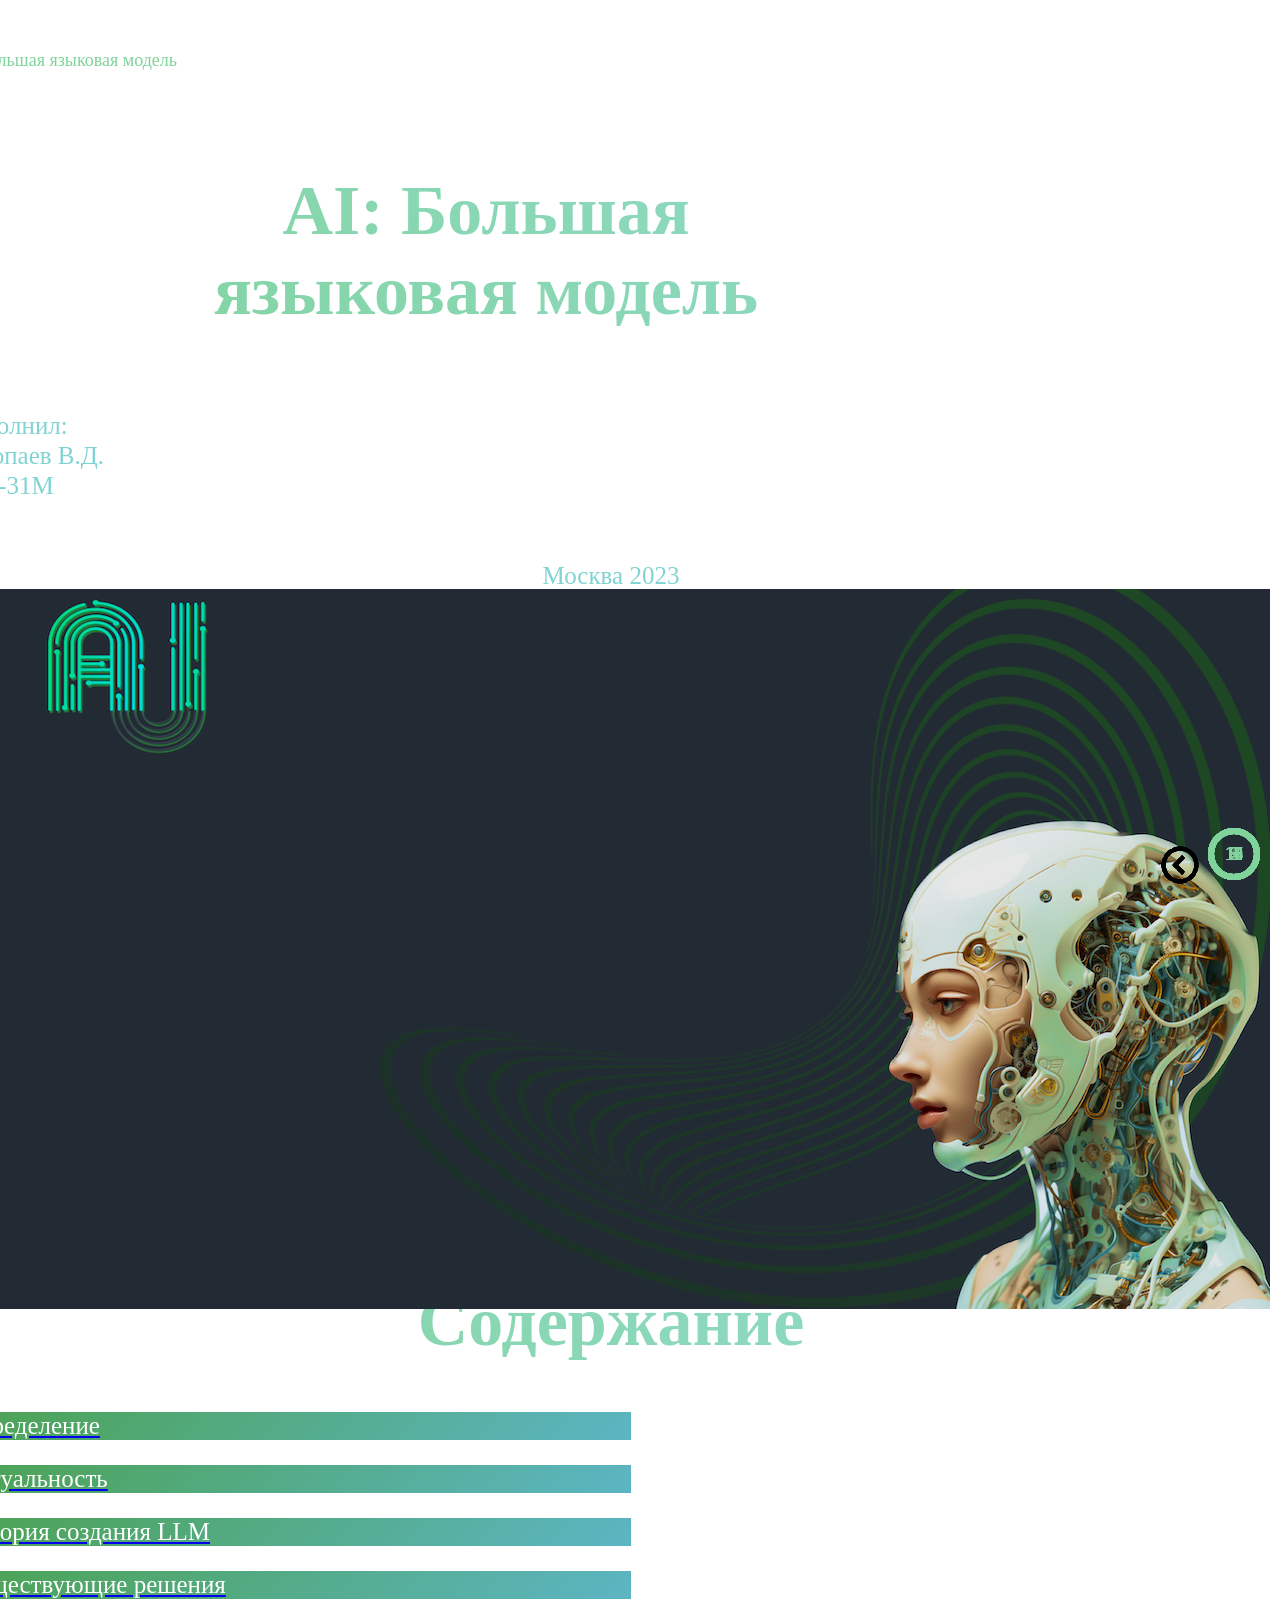
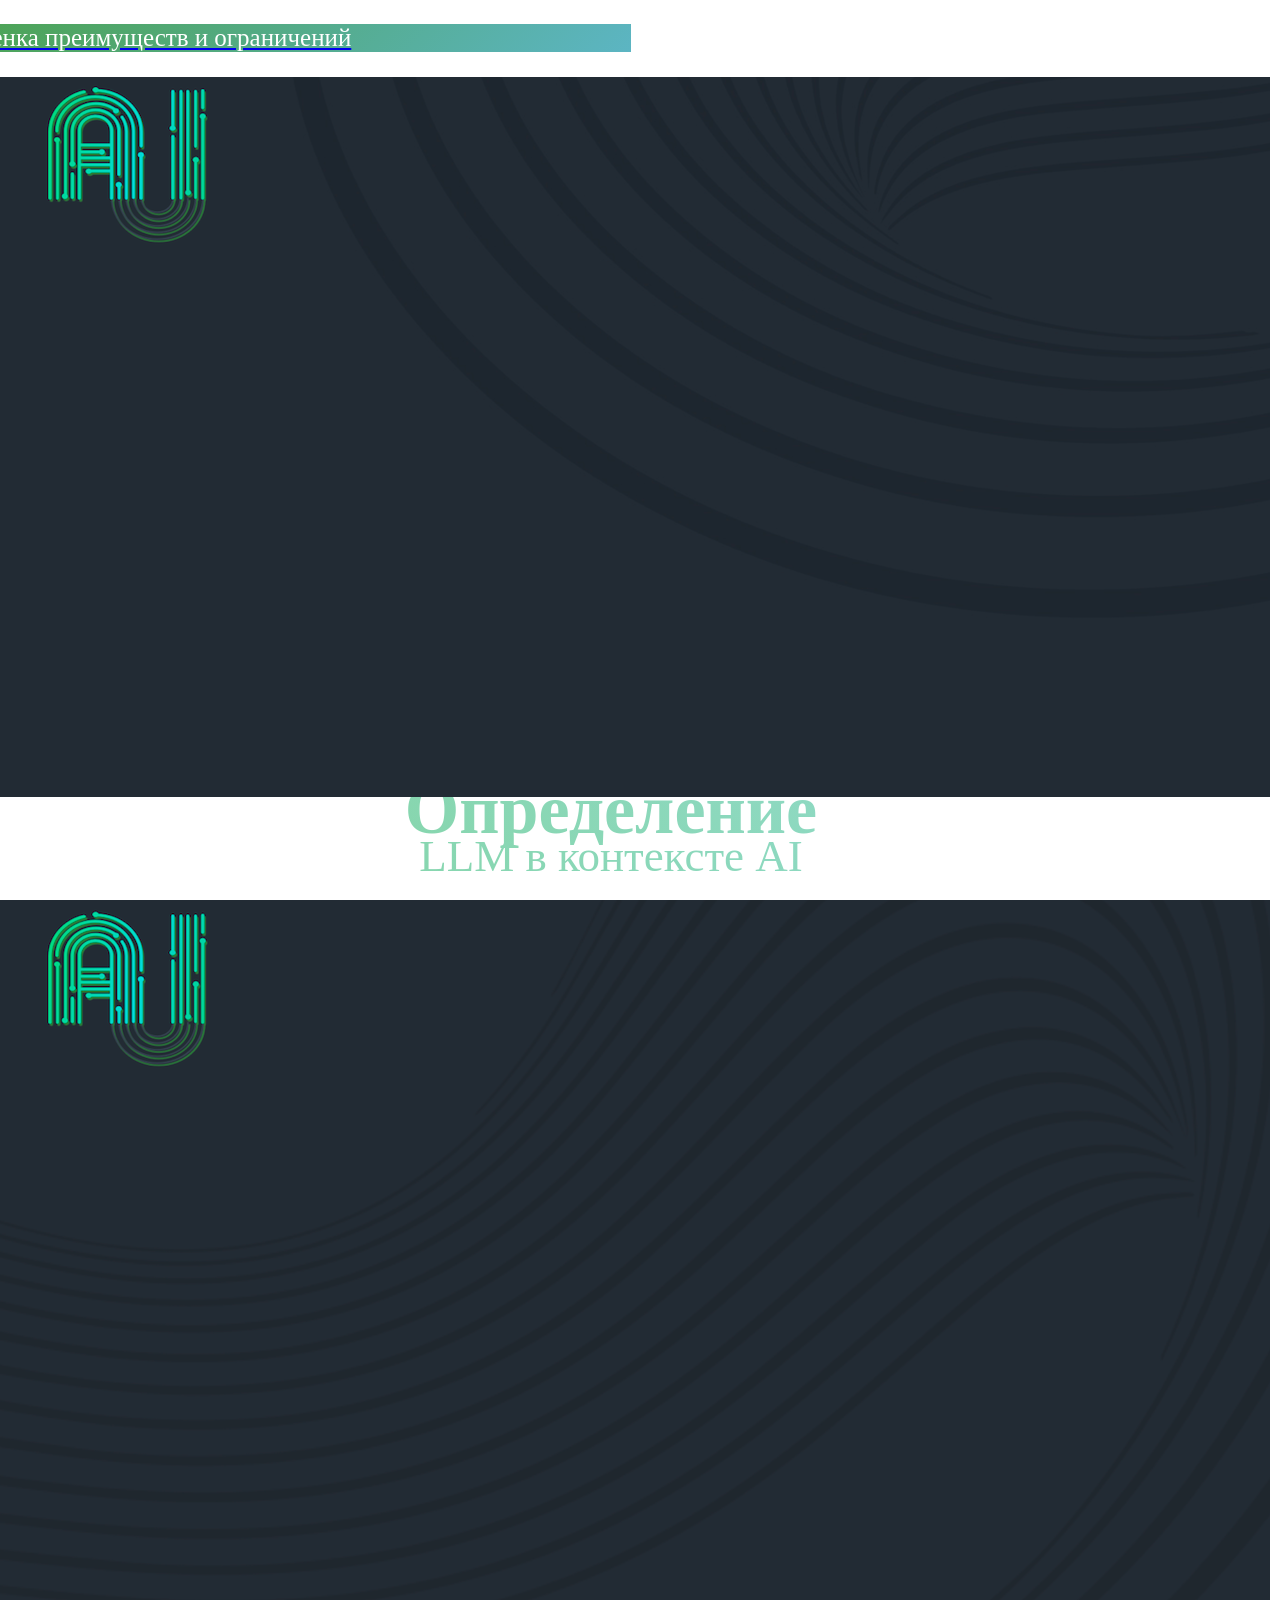
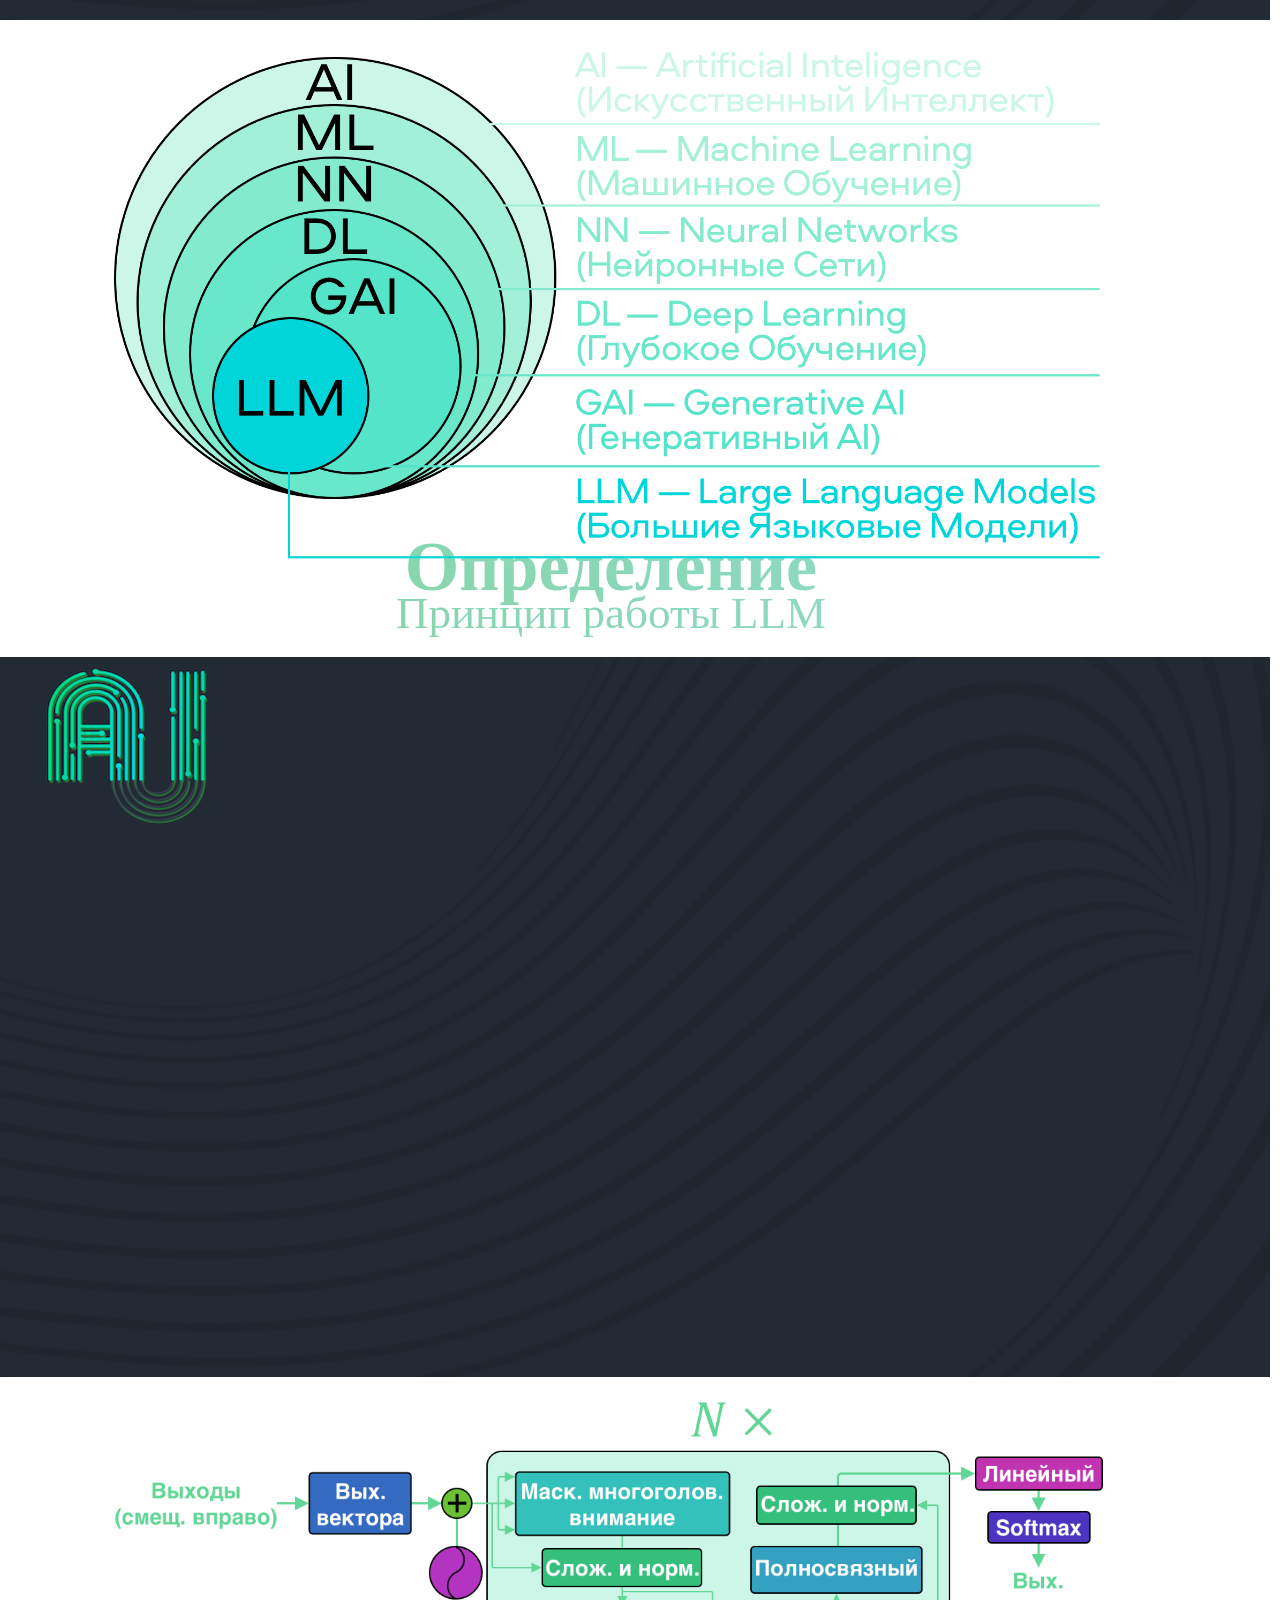
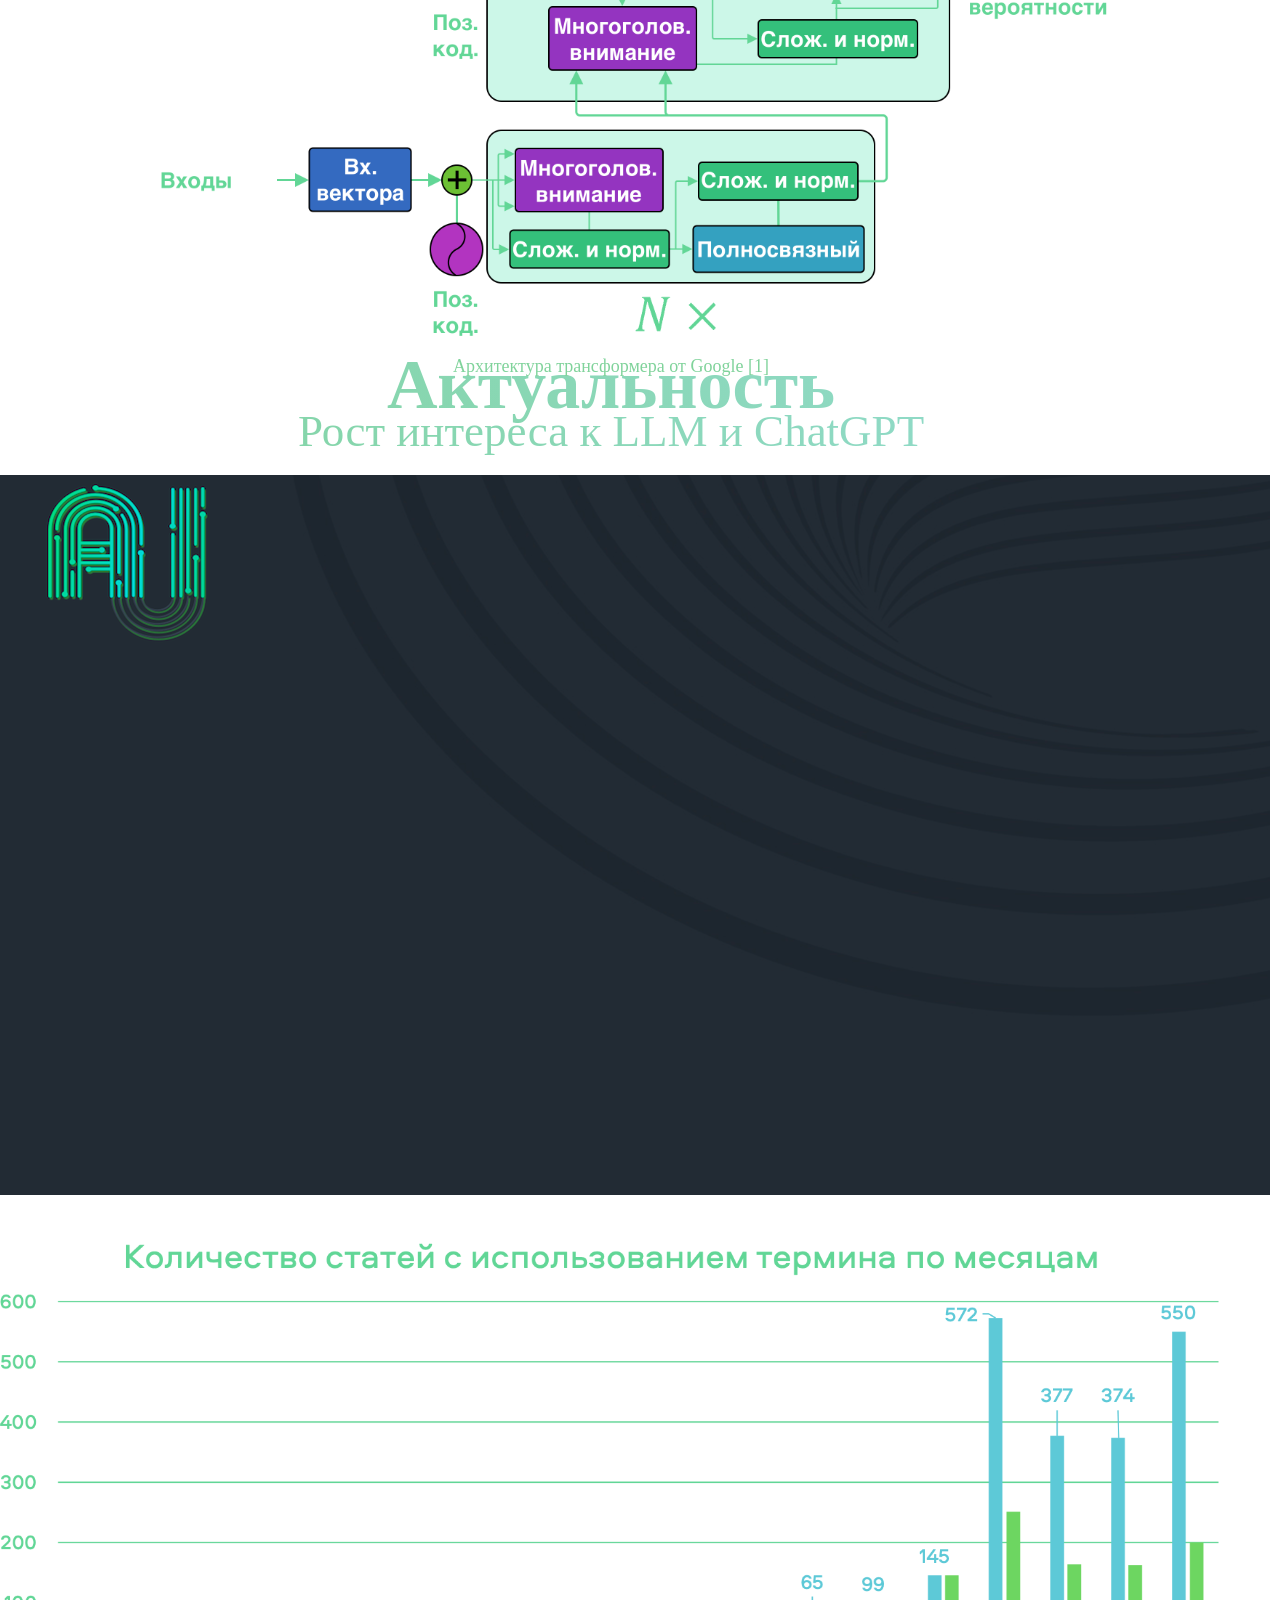
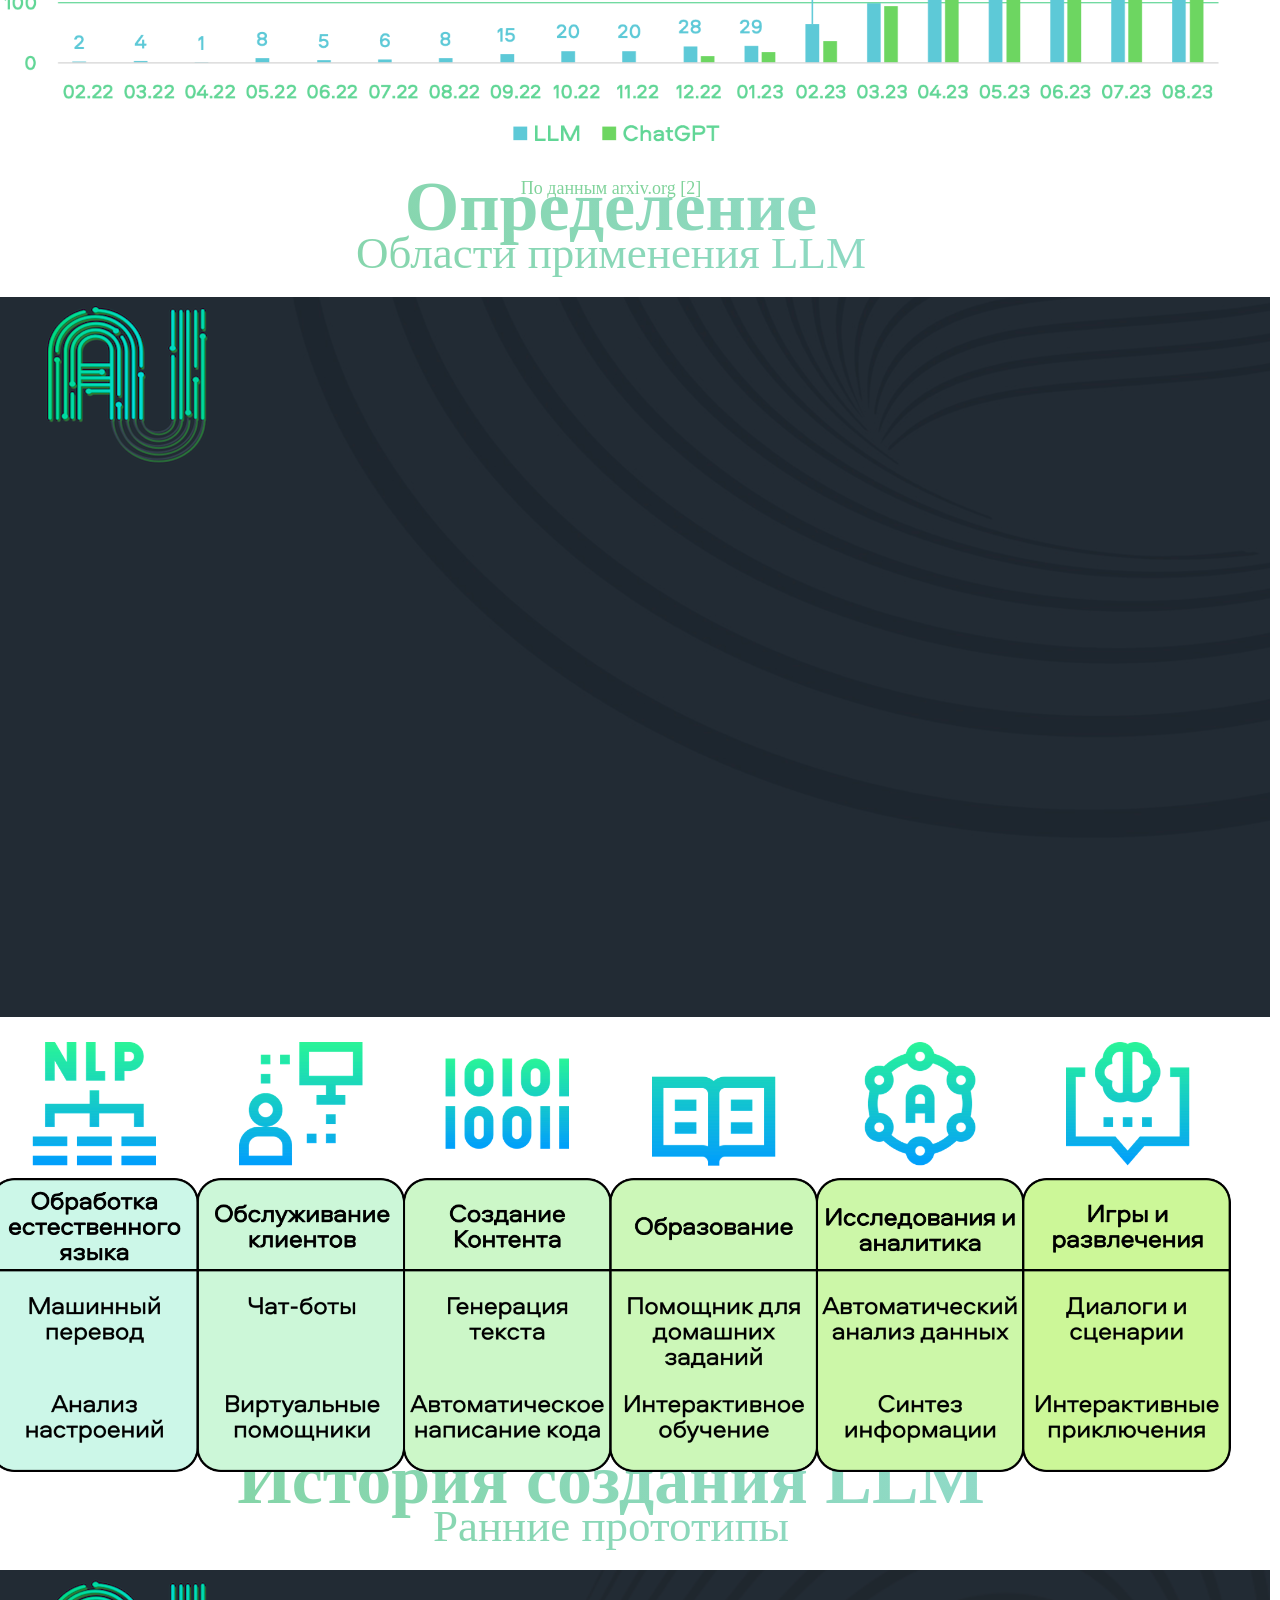
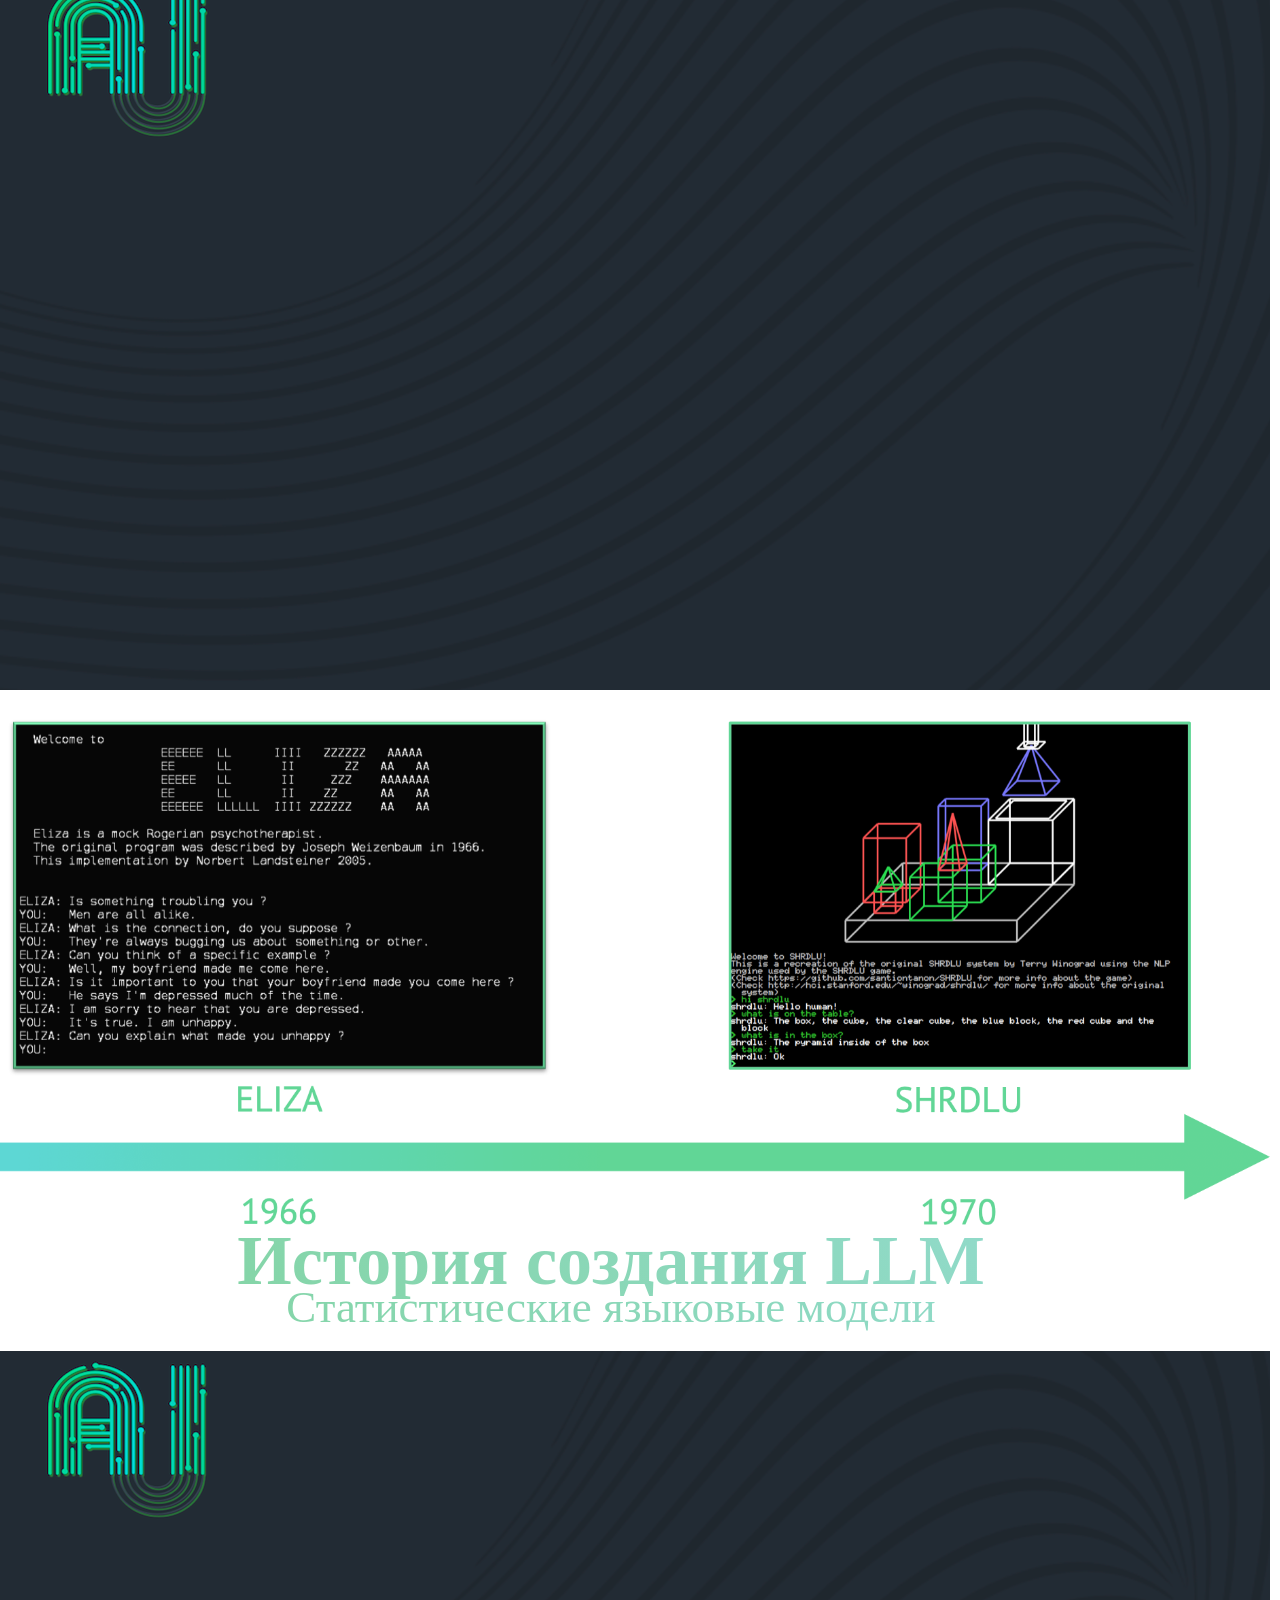
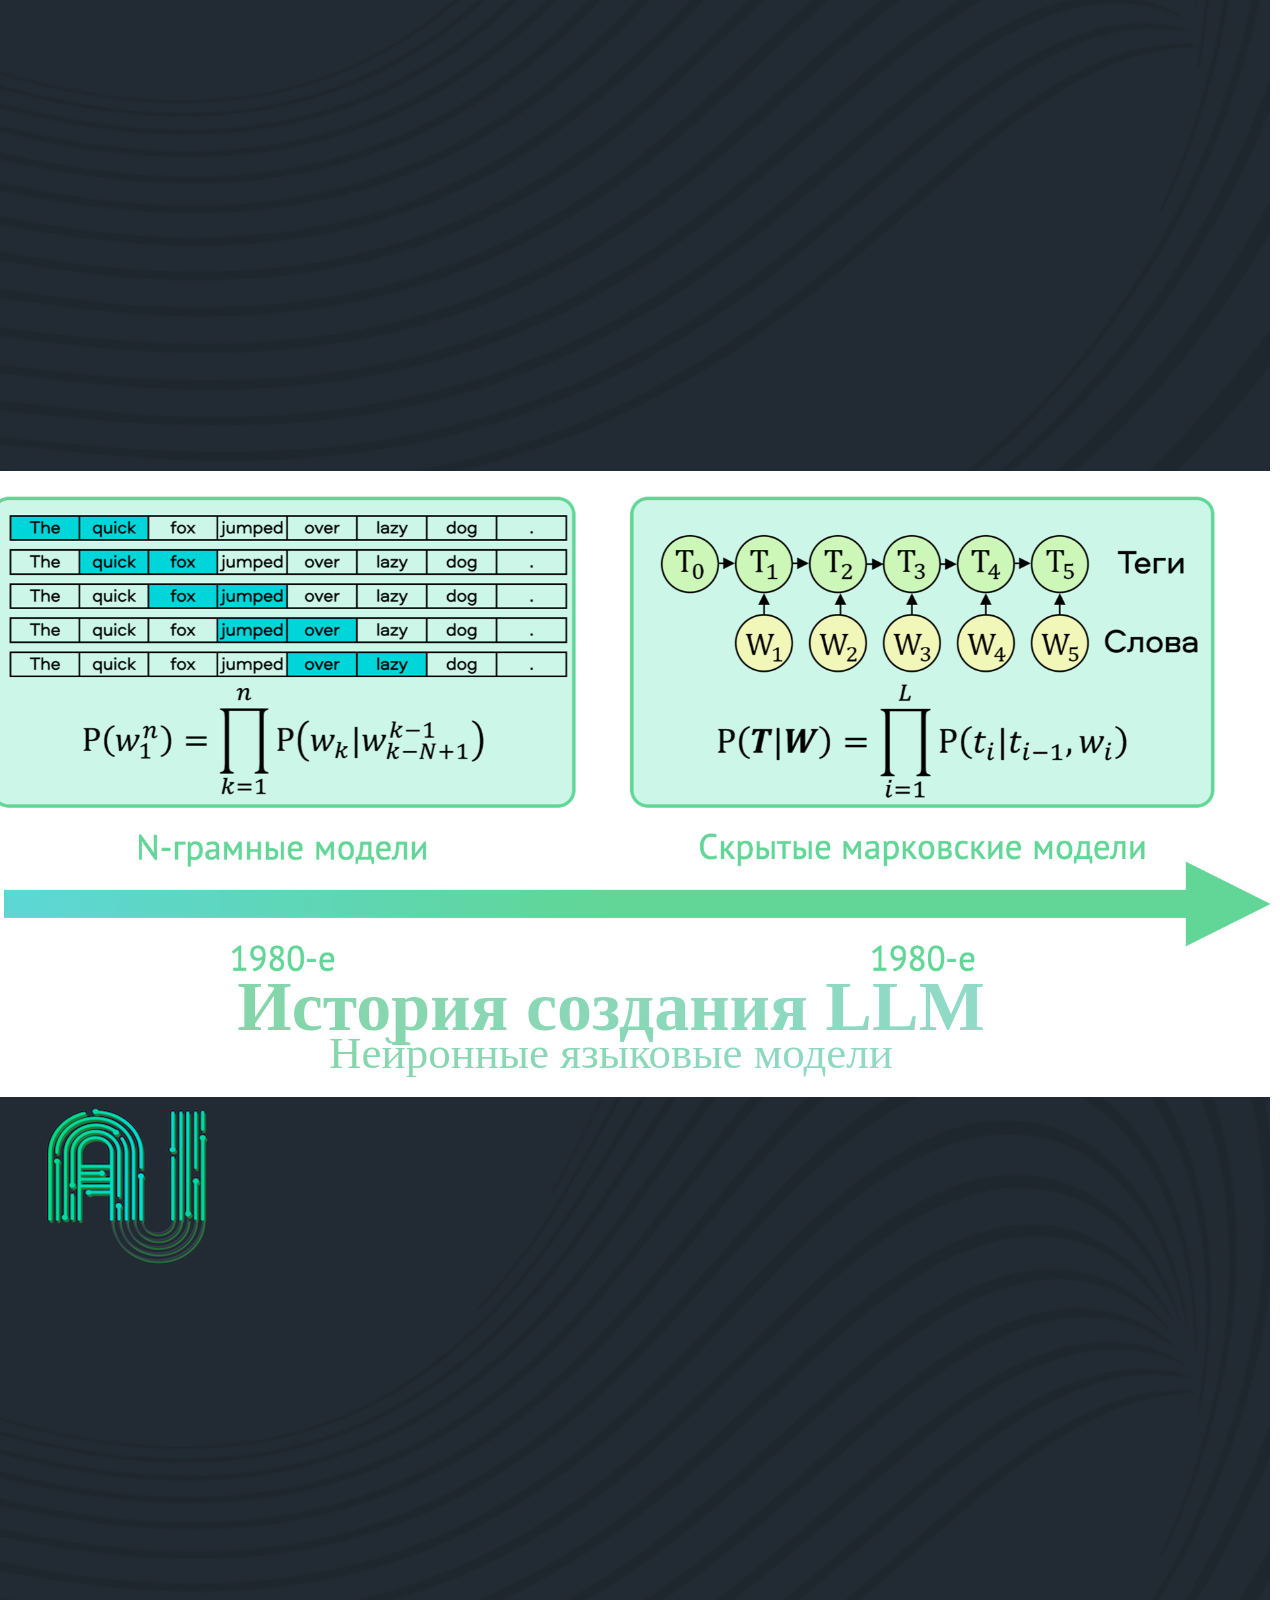
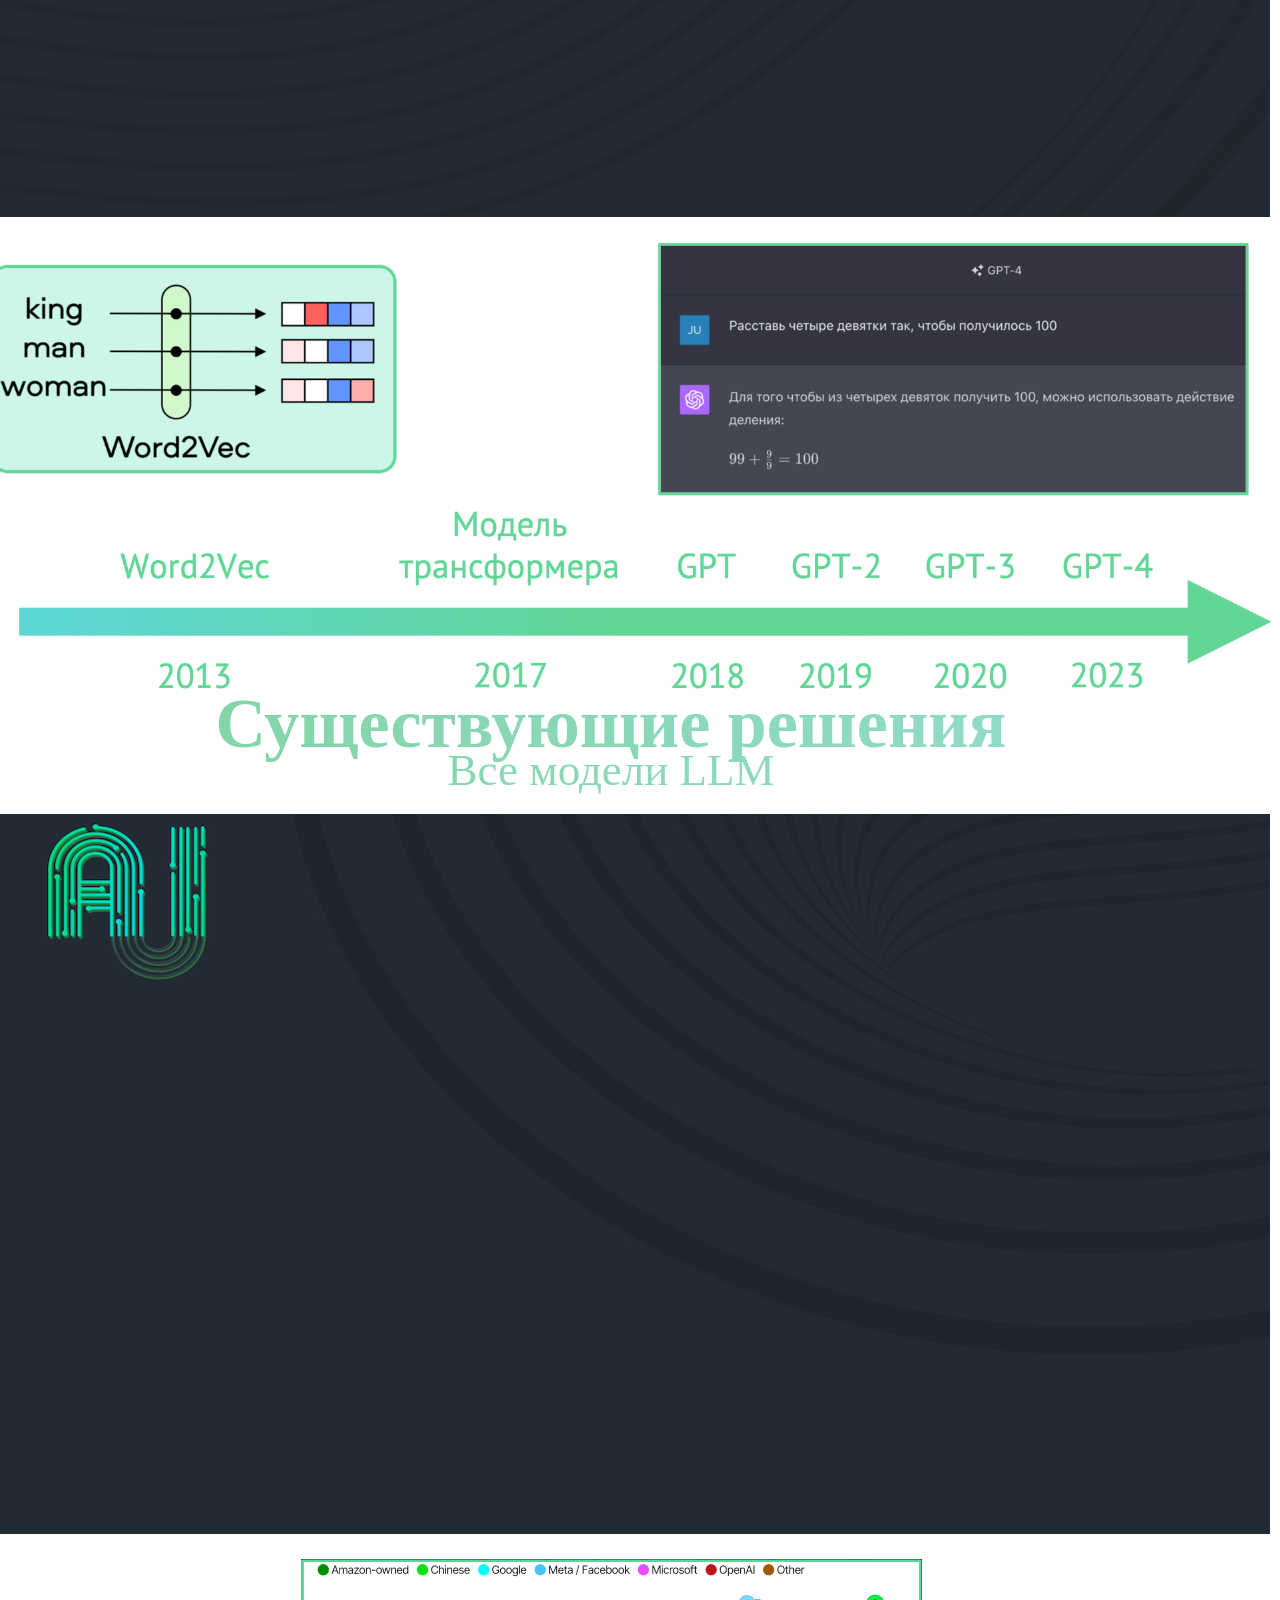
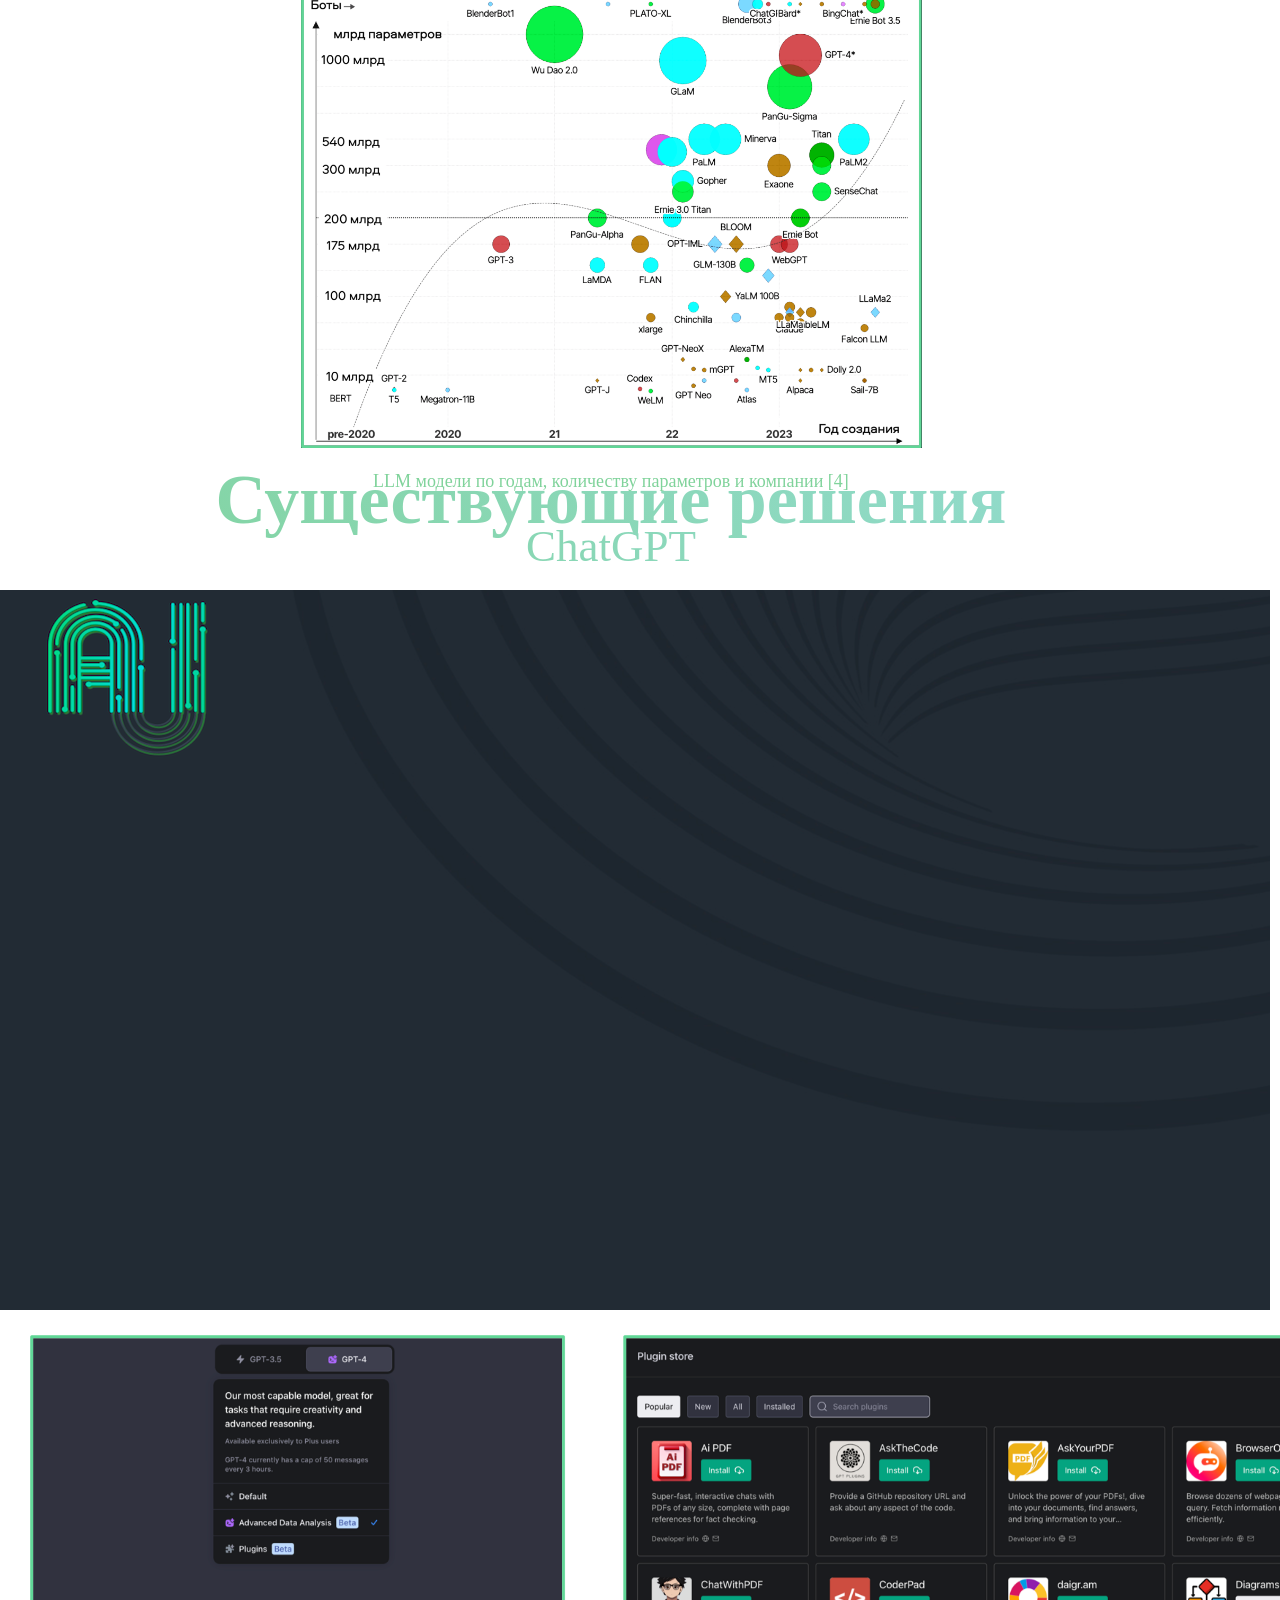
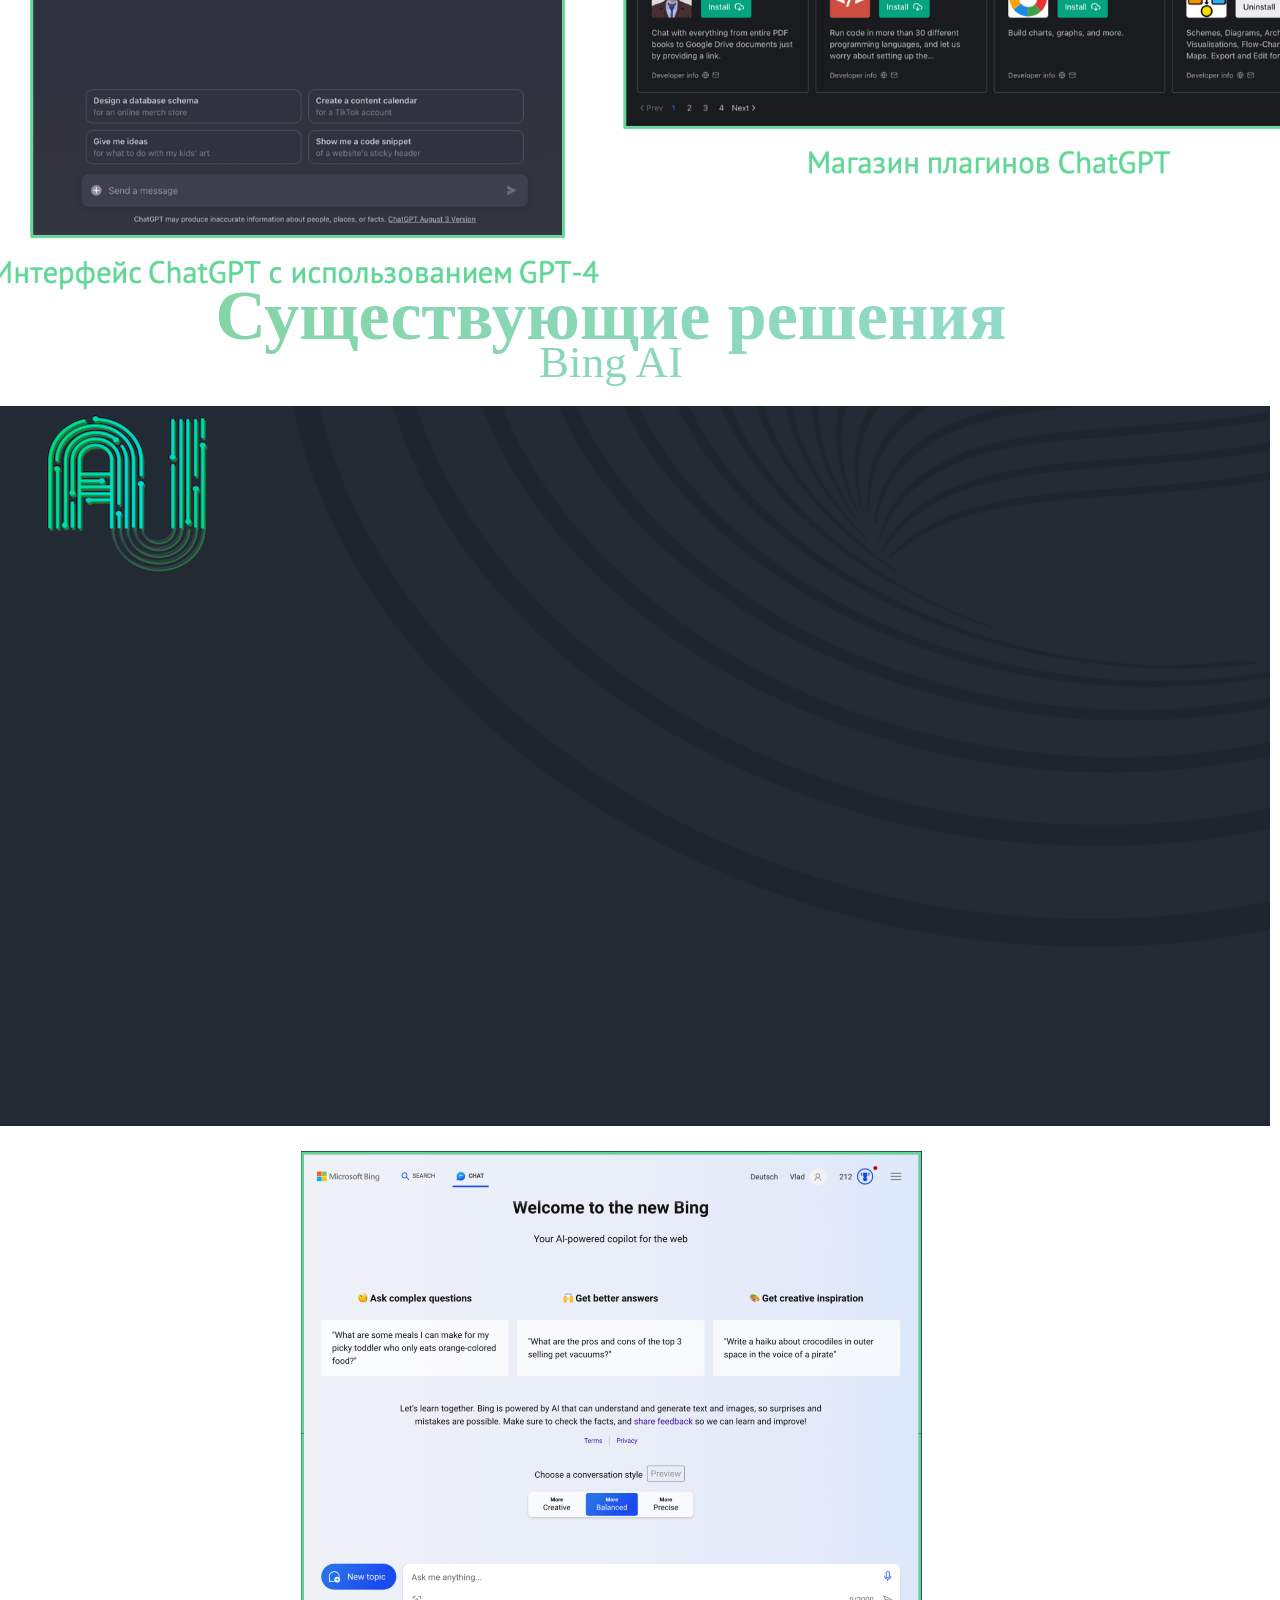
==== index.html @ d4c8f0a9 "create presentation" ====
<!DOCTYPE html>
<html lang="en">
<head>
    <meta charset="utf-8">
    <meta name="viewport" content="width=device-width, initial-scale=1, viewport-fit=cover">
    <title>Shower Presentation Engine</title>
    <link rel="stylesheet" href="node_modules/@shower/ribbon/styles/styles.css">
    <link rel="stylesheet" href="styles.css"> <!-- Подключение внешнего файла стилей -->
</head>
<body class="shower list">
    <header class="caption">
        <h1></h1>
        <p>AI: Большая языковая модель</p>
    </header>

    <section class="slide" id="cover_main">
        <h2>AI: Большая <br> языковая модель</h2>
        <p>Выполнил:<br>Воропаев В.Д.<br>ИУ3-31М</p>
        <div class="center-text">
            <p>Москва 2023</p>
        </div>
        <figure>
            <img class="cover" src="pictures/bg_1.png">
        </figure>
        <!-- Кружок с номером слайда -->
        <!-- <div class="slide-number">1</div> -->
    </section>

    <section class="slide" id="cover2">
        <h2>Содержание</h2>
        <div class="smart-art">
            <div class="smart-art-item">
            <a href="#cover3">
                <h3>Определение</h3>
            </a>
        </div>
        <div class="smart-art-item">
            <a href="#cover5">
                <h3>Актуальность</h3>
            </a>
        </div>
        <div class="smart-art-item">
            <a href="#cover7">
                <h3>История создания LLM</h3>
            </a>
        </div>
        <div class="smart-art-item">
            <a href="#cover10">
                <h3>Существующие решения</h3>
            </a>
        </div>
        <div class="smart-art-item">
            <a href="#cover15">
                <h3>Оценка преимуществ и ограничений</h3>
            </a>
        </div>
        </div>
        <figure>
            <img class="cover" src="pictures/bg_2.png">
    </figure>
        <!-- Кружок с номером слайда -->
        <div class="slide-number">2</div>
    </section>

    <section class="slide" id="cover3">
        <h2>Определение</h2>
        <h4>LLM в контексте AI</h4>
        <figure>
            <img class="cover" src="pictures/bg_3.png">
        </figure>
        <figure>
            <img class="slide-image" src="pictures/2.png">
        </figure>
        <!-- Кружок с номером слайда -->
        <div class="slide-number">3</div>
        <a id="backButton" class="back-button" href="#cover2"><img class="button" src="pictures/button.png"></a>
    </section>

    <section class="slide" id="cover">
        <h2>Определение</h2>
        <h4>Принцип работы LLM</h4>
        <figure>
            <img class="cover" src="pictures/bg_3.png">
        </figure>
        <div class="slide-image-container">
            <figure>
                <img class="slide-image" src="pictures/3.png">
            </figure>
            <p class="image-caption">Архитектура трансформера от Google [1]</p>
        </div>
        <!-- Кружок с номером слайда -->
        <div class="slide-number">4</div>
        <a id="backButton" class="back-button" href="#cover2"><img class="button" src="pictures/button.png"></a>
    </section>

    <section class="slide" id="cover5">
        <h2>Актуальность</h2>
        <h4>Рост интереса к LLM и ChatGPT</h4>
        <figure>
            <img class="cover" src="pictures/bg_2.png">
        </figure>
        <div class="slide-image-container">
            <figure>
                <img class="slide-image-2" src="pictures/9.png">
            </figure>
            <p class="image-caption">По данным arxiv.org [2]</p>
        </div>
        <!-- Кружок с номером слайда -->
        <div class="slide-number">5</div>
        <a id="backButton" class="back-button" href="#cover2"><img class="button" src="pictures/button.png"></a>
    </section>

    <section class="slide" id="cover">
        <h2>Определение</h2>
        <h4>Области применения LLM</h4>
        <figure>
            <img class="cover" src="pictures/bg_2.png">
        </figure>
        <div class="slide-image-container">
            <figure>
                <img class="slide-image-2" src="pictures/4.png">
            </figure>
        </div>
        <!-- Кружок с номером слайда -->
        <div class="slide-number">6</div>
        <a id="backButton" class="back-button" href="#cover2"><img class="button" src="pictures/button.png"></a>
    </section>

    <section class="slide" id="cover7">
        <h2>История создания LLM</h2>
        <h4>Ранние прототипы</h4>
        <figure>
            <img class="cover" src="pictures/bg_3.png">
        </figure>
        <div class="slide-image-container">
            <figure>
                <img class="slide-image-3" src="pictures/1.png">
            </figure>
        </div>
        <!-- Кружок с номером слайда -->
        <div class="slide-number">7</div>
        <a id="backButton" class="back-button" href="#cover2"><img class="button" src="pictures/button.png"></a>
    </section>

    <section class="slide" id="cover">
        <h2>История создания LLM</h2>
        <h4>Статистические языковые модели</h4>
        <figure>
            <img class="cover" src="pictures/bg_3.png">
        </figure>
        <div class="slide-image-container">
            <figure>
                <img class="slide-image-3" src="pictures/6.png">
            </figure>
        </div>
        <!-- Кружок с номером слайда -->
        <div class="slide-number">8</div>
        <a id="backButton" class="back-button" href="#cover2"><img class="button" src="pictures/button.png"></a>
    </section>

    <section class="slide" id="cover">
        <h2>История создания LLM</h2>
        <h4>Нейронные языковые модели</h4>
        <figure>
            <img class="cover" src="pictures/bg_3.png">
        </figure>
        <div class="slide-image-container">
            <figure>
                <img class="slide-image-3" src="pictures/5.png">
            </figure>
        </div>
        <!-- Кружок с номером слайда -->
        <div class="slide-number">9</div>
        <a id="backButton" class="back-button" href="#cover2"><img class="button" src="pictures/button.png"></a>
    </section>

        <section class="slide" id="cover10">
        <h2>Существующие решения</h2>
        <h4>Все модели LLM</h4>
        <figure>
            <img class="cover" src="pictures/bg_2.png">
        </figure>
        <div class="slide-image-container">
            <figure>
                <img class="slide-image-4" src="pictures/8.png">
            </figure>
            <p class="image-caption">LLM модели по годам, количеству параметров и компании [4]</p>
        </div>
        <!-- Кружок с номером слайда -->
        <div class="slide-number">10</div>
        <a id="backButton" class="back-button" href="#cover2"><img class="button" src="pictures/button.png"></a>
    </section>

    <section class="slide" id="cover">
        <h2>Существующие решения</h2>
        <h4>ChatGPT</h4>
        <figure>
            <img class="cover" src="pictures/bg_2.png">
        </figure>
        <div class="slide-image-container">
            <figure>
                <img class="slide-image-3" src="pictures/10.png">
            </figure>
        </div>
        <!-- Кружок с номером слайда -->
        <div class="slide-number">11</div>
        <a id="backButton" class="back-button" href="#cover2"><img class="button" src="pictures/button.png"></a>
    </section>

    <section class="slide" id="cover">
        <h2>Существующие решения</h2>
        <h4>Bing AI</h4>
        <figure>
            <img class="cover" src="pictures/bg_2.png">
        </figure>
        <div class="slide-image-container">
            <figure>
                <img class="slide-image-4" src="pictures/11.png">
            </figure>
            <p class="image-caption">Интерфейс чат-бота от Bing</p>
        </div>
        <!-- Кружок с номером слайда -->
        <div class="slide-number">12</div>
        <a id="backButton" class="back-button" href="#cover2"><img class="button" src="pictures/button.png"></a>
    </section>

    <section class="slide" id="cover">
        <h2>Существующие решения</h2>
        <h4>YaGPT (YaLM 2.0)</h4>
        <figure>
            <img class="cover" src="pictures/bg_2.png">
        </figure>
        <div class="slide-image-container">
            <figure>
                <img class="slide-image-5" src="pictures/12.png">
            </figure>
            <p class="image-caption">Главная страница проекта YandexGPT</p>
        </div>
        <!-- Кружок с номером слайда -->
        <div class="slide-number">13</div>
        <a id="backButton" class="back-button" href="#cover2"><img class="button" src="pictures/button.png"></a>
    </section>

    <section class="slide" id="cover">
        <h2>Существующие решения</h2>
        <h4>GigaChat</h4>
        <figure>
            <img class="cover" src="pictures/bg_2.png">
        </figure>
        <div class="slide-image-container">
            <figure>
                <img class="slide-image-5" src="pictures/13.png">
            </figure>
            <p class="image-caption">Интерфейс чат-бота GigaChat</p>
        </div>
        <!-- Кружок с номером слайда -->
        <div class="slide-number">14</div>
        <a id="backButton" class="back-button" href="#cover2"><img class="button" src="pictures/button.png"></a>
    </section>

    <section class="slide" id="cover15">
        <h2>Оценка преимуществ и ограничений</h2>
        <h4>Преимущества LLM</h4>
        <figure>
            <img class="cover" src="pictures/bg_2.png">
        </figure>
        <div class="slide-image-container">
            <figure>
                <img class="slide-image-2" src="pictures/14.png">
            </figure>
        </div>
        <!-- Кружок с номером слайда -->
        <div class="slide-number">15</div>
        <a id="backButton" class="back-button" href="#cover2"><img class="button" src="pictures/button.png"></a>
    </section>

    <section class="slide" id="cover">
        <h2>Оценка преимуществ и ограничений</h2>
        <h4>Ограничения LLM</h4>
        <figure>
            <img class="cover" src="pictures/bg_2.png">
        </figure>
        <div class="slide-image-container">
            <figure>
                <img class="slide-image-2" src="pictures/15.png">
            </figure>
        </div>
        <!-- Кружок с номером слайда -->
        <div class="slide-number">16</div>
        <a id="backButton" class="back-button" href="#cover2"><img class="button" src="pictures/button.png"></a>
    </section>

    <section class="slide" id="cover">
        <h2>Оценка преимуществ и ограничений</h2>
        <h4>Перспективы развития LLM</h4>
        <figure>
            <img class="cover" src="pictures/bg_2.png">
        </figure>
        <div class="slide-image-container">
            <figure>
                <img class="slide-image-2" src="pictures/16.png">
            </figure>
        </div>
        <!-- Кружок с номером слайда -->
        <div class="slide-number">17</div>
        <a id="backButton" class="back-button" href="#cover2"><img class="button" src="pictures/button.png"></a>
    </section>

    <section class="slide" id="cover">
        <h2>Ссылки на источники</h2>
        <div class="list">
        <p>
        [1] Vaswani, Ashish, et al. «Attention is all you need.» Advances in neural information processing systems 30 (2017).<br>
        [2] Электронный архив предварительных версий научных статей [Электронный ресурс] URL: https://arxiv.org/ (дата обращения: 17.09.2023).<br>
        [3] The brief history of Large Language Models: A Journey from ELIZA to GPT-4 and Google Bard [Электронный ресурс] URL: https://medium.com/p/167c614af5af (дата обращения: 17.09.2023).<br>
        [4] The Rise and Rise of A.I. Large Language Models (LLMs) [Электронный ресурс] URL: https://informationisbeautiful.net/visualizations/the-rise-of-generative-ai-large-language-models-llms-like-chatgpt/ (дата обращения: 17.09.2023).<br>
        [5] Zhao, Wayne Xin, et al. «A survey of large language models.» arXiv preprint arXiv:2303.18223 (2023).
        </p>
        </div>
        <figure>
            <img class="cover" src="pictures/bg_2.png">
        </figure>
        <!-- Кружок с номером слайда -->
        <div class="slide-number">18</div>
        <a id="backButton" class="back-button" href="#cover2"><img class="button" src="pictures/button.png"></a>
    </section>

    <section class="slide" id="cover_end">
        <h2>Спасибо за внимание!!</h2>
        <figure>
            <img class="cover" src="pictures/bg_4.png">
        </figure>
        <!-- Кружок с номером слайда -->
        <div class="slide-number">19</div>
        <a id="backButton" class="back-button" href="#cover2"><img class="button" src="pictures/button.png"></a>
    </section>



    <!-- <div class="progress"></div> -->

    <script src="node_modules/@shower/core/dist/shower.js"></script>

</body>
</html>
---- styles.css ----
/* styles.css */

.shower {
    --slide-ratio: calc(16 / 9);
}

.center-text {
    text-align: center; /* Выравниваем текст по центру */
    font-size: 25px;
    color: #7FD4D3;
    display: flex; /* Используем flex-контейнер */
    justify-content: center; /* Выравниваем по горизонтали по центру */
    align-items: center; /* Выравниваем по вертикали по центру */
}

.back-button {
    position: fixed;
    bottom: 10px;
    right: 80px;
    
}
.button {
    width: 40px;
}

.list {
    font-size: 18px; /* Размер шрифта подписи */
    color: #80D39B; /* Цвет текста подписи */
    margin-top: 50px;
    margin-left: -50px;
}

/* Стилизация кружка с номером слайда */
.slide-number {
    position: absolute;
    bottom: 20px;
    right: 20px;
    width: 40px;
    height: 40px;
    border-radius: 50%;
    text-align: center;
    line-height: 40px;
    font-size: 18px;
    border: 6px solid #80D39B; /* Контур круга */
    color: #80D39B;
}

.smart-art {
    display: block; /* Размещаем элементы друг под другом */
    text-align: left;
    margin-top: 0px;
}

.smart-art-item {
    width: 50%;
    padding: 0 10px; /* Добавляем отступ слева и справа для сдвига текста направо */
    background: linear-gradient(-45deg, #5CB5C3, #4CA250); /* Градиентный фон от синего к зеленому */
    margin-bottom: 10px;
    margin-top: 0px;
    border: none; /* Убираем границы */

    transition: transform 0.2s; /* Добавляем плавное изменение масштаба при наведении */
}

/* При наведении мышки увеличиваем масштаб элемента */
.smart-art-item:hover {
    transform: scale(1.05); /* Увеличиваем масштаб на 5% */
}

.smart-art-item h3 {
    font-size: 25px;
    font-weight: normal;
    margin-top: 0;
    color: white;
}

.smart-art-item p {
    font-size: 16px;
    margin-bottom: 0;
    color: white;
}

.slide-image {
    width: 80%; /* Устанавливаем ширину изображения на 80% слайда */
    height: auto; /* Позволяем изображению сохранять пропорции */
    display: block; /* Чтобы убрать возможные внешние отступы */
    margin: 0 auto; /* Устанавливаем автоматические отступы слева и справа для размещения изображения по центру */
}

.slide-image-2 {
    width: 100%; /* Устанавливаем ширину изображения на 100% слайда */
    height: auto; /* Позволяем изображению сохранять пропорции */
    display: block; /* Чтобы убрать возможные внешние отступы */
    margin: 0 auto; /* Устанавливаем автоматические отступы слева и справа для размещения изображения по центру */
}

.slide-image-3 {
    width: 110%; /* Устанавливаем ширину изображения на 100% слайда */

    height: auto; /* Позволяем изображению сохранять пропорции */
    display: block; /* Чтобы убрать возможные внешние отступы */
}

.slide-image-4 {
    width: 50%; /* Устанавливаем ширину изображения на 100% слайда */
    height: auto; /* Позволяем изображению сохранять пропорции */
    
}

.slide-image-5 {
    width: 70%; /* Устанавливаем ширину изображения на 100% слайда */
    height: auto; /* Позволяем изображению сохранять пропорции */
    
}

/* Стили для контейнера изображения и подписи */
.slide-image-container {
    text-align: center; /* Выравниваем текст и изображение по центру */
    margin-top: 20px; /* Отступ между изображением и подписью */
}

/* Стили для контейнера изображения и подписи */
.slide-image-container-2 {
    text-align: center; /* Выравниваем текст и изображение по центру */
    margin-top: 30px; /* Отступ между изображением и подписью */
}

/* Стили для левого и правого изображений */
.left-image,
.right-image {
    width: 45%; /* Устанавливаем ширину каждого изображения */
    display: inline-block; /* Сделать изображения строчными элементами, чтобы они находились на одной линии */
    vertical-align: middle; /* Выравниваем по вертикали по середине */
    margin-right: 20px; /* Добавляем отступ между изображениями */
}

/* Добавляем отступ между изображениями */
.right-image {
    margin-top: 20px; 
}

.image-caption {
    font-size: 18px; /* Размер шрифта подписи */
    color: #80D39B; /* Цвет текста подписи */
}

/* Стилизация заголовка h2 */
#cover_main h2 {
    margin: 100px 0 0;
    color: transparent; /* Делаем текст заголовка невидимым */
    text-align: center; /* Выравниваем текст по центру */
    text-indent: 0; /* Убираем отступ в начале текста */
    font-size: 70px;
    background: linear-gradient(45deg, #80D39B, #95DCD5); /* Градиентный фон от зеленого к голубому */
    -webkit-background-clip: text; /* Применяем фон только к тексту */
    background-clip: text; /* Применяем фон только к тексту */
    padding-right: 250px; /* Добавляем отступ слева */
}


/* Стилизация заголовка h2 */
#cover_end h2 {
    margin: 150px 0 0;
    color: #80D39B; /* Делаем текст заголовка невидимым */
    text-align: center; /* Выравниваем текст по центру */
    text-indent: 0; /* Убираем отступ в начале текста */
    font-size: 90px;
    -webkit-background-clip: text; /* Применяем фон только к тексту */
    background-clip: text; /* Применяем фон только к тексту */
    padding-right: 0px; /* Добавляем отступ слева */
    text-shadow: 6px 6px 1px rgba(0, 0, 0, 0.8); /* Добавляем тень */
}

/* Стилизация заголовка h2 */
[id^="cover"] h2 {
    margin: -50px 0 0;
    color: transparent; /* Делаем текст заголовка невидимым */
    text-align: center; /* Выравниваем текст по центру */
    text-indent: 0; /* Убираем отступ в начале текста */
    font-size: 70px;
    background: linear-gradient(45deg, #80D39B, #95DCD5); /* Градиентный фон от зеленого к голубому */
    -webkit-background-clip: text; /* Применяем фон только к тексту */
    background-clip: text; /* Применяем фон только к тексту */
}

/* Стилизация заголовка h4 */
[id^="cover"] h4 {
    margin: -20px 0 0;
    color: transparent; /* Делаем текст заголовка невидимым */
    text-align: center; /* Выравниваем текст по центру */
    text-indent: 0; /* Убираем отступ в начале текста */
    font-size: 45px;
    font-weight: lighter; /* Делаем шрифт тоньше */
    background: linear-gradient(45deg, #80D39B, #95DCD5); /* Градиентный фон от зеленого к голубому */
    -webkit-background-clip: text; /* Применяем фон только к тексту */
    background-clip: text; /* Применяем фон только к тексту */
}

#cover_main p {
    margin: 80px 0 -20px; /* Расстояние между верхним краем элемента и контентом, добавляем отступ вниз */
    text-align: left;
    font-size: 25px;
    color: #7FD4D3;
    line-height: 1.2; /*  Расстояние между строками */
}


/* Стилизация SmartArt-объекта на втором слайде */
[id^="cover"] .smart-art {
    margin-top: 50px;
}
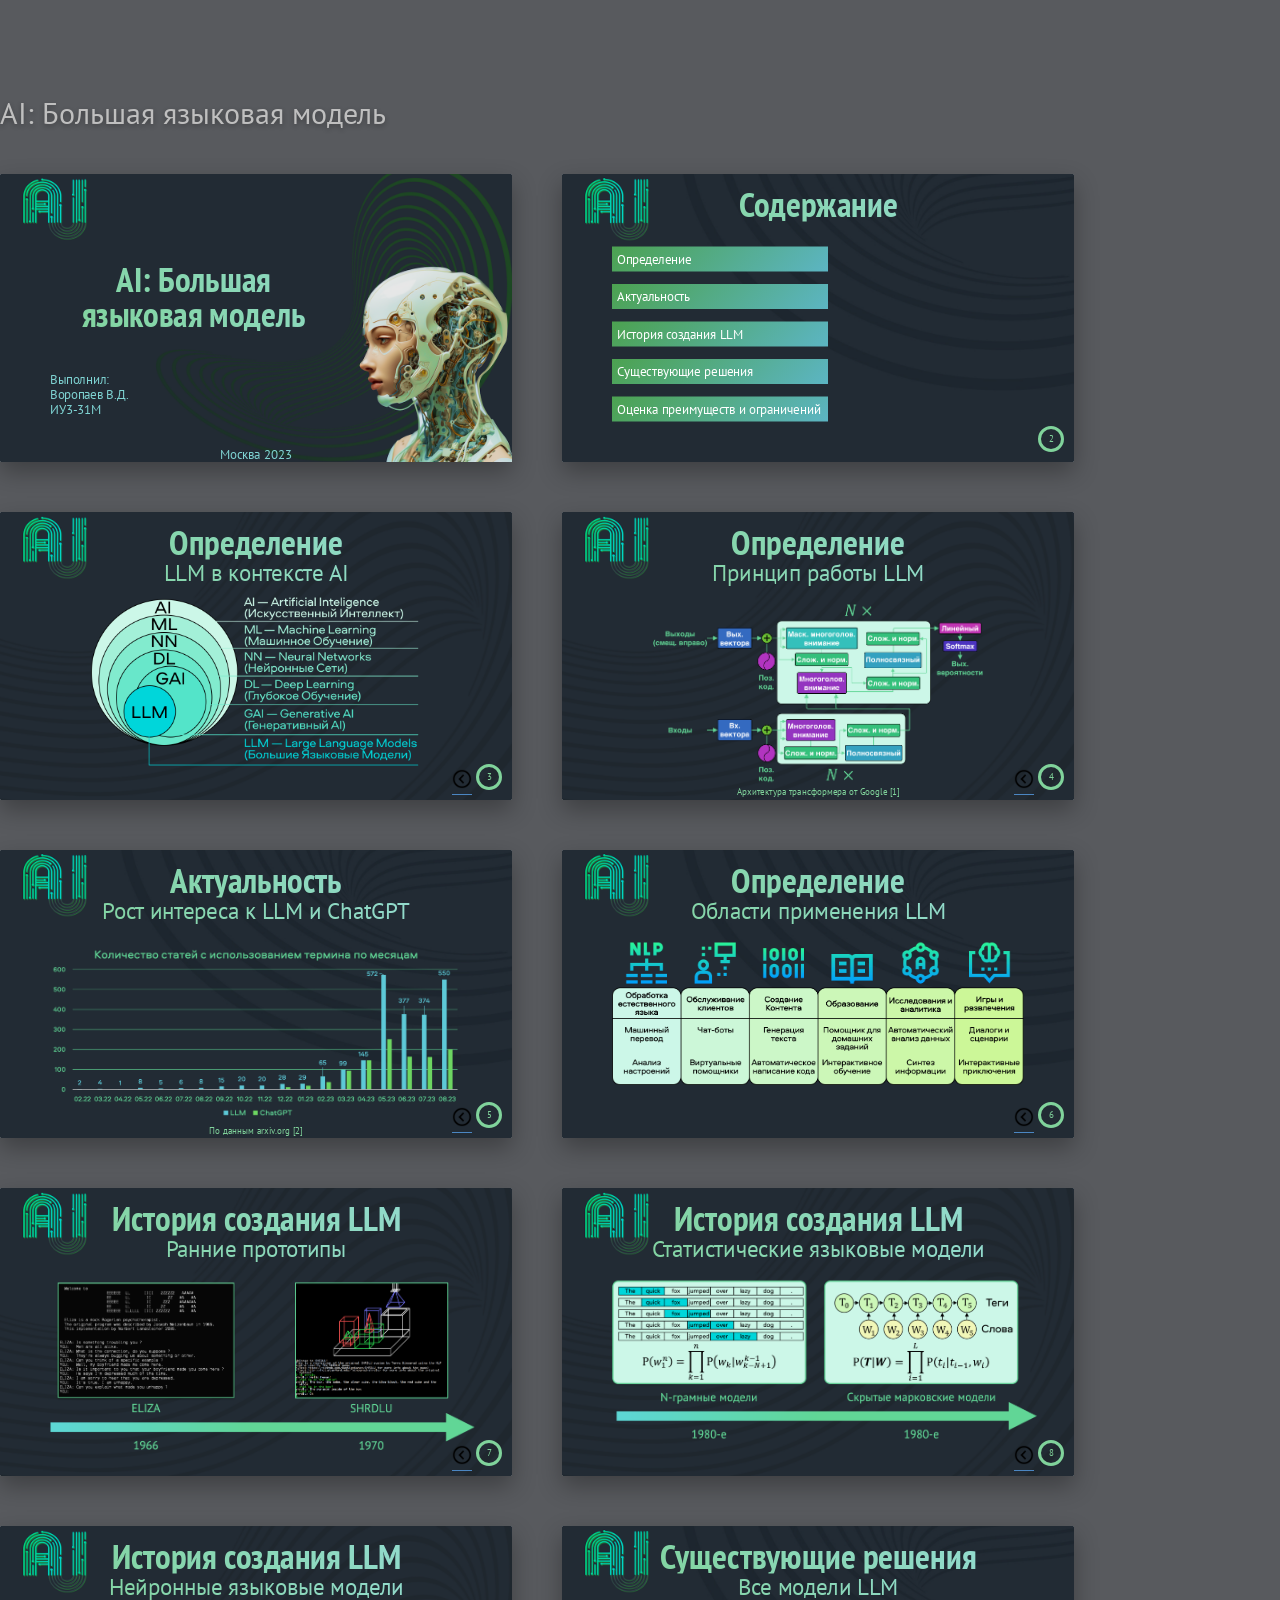
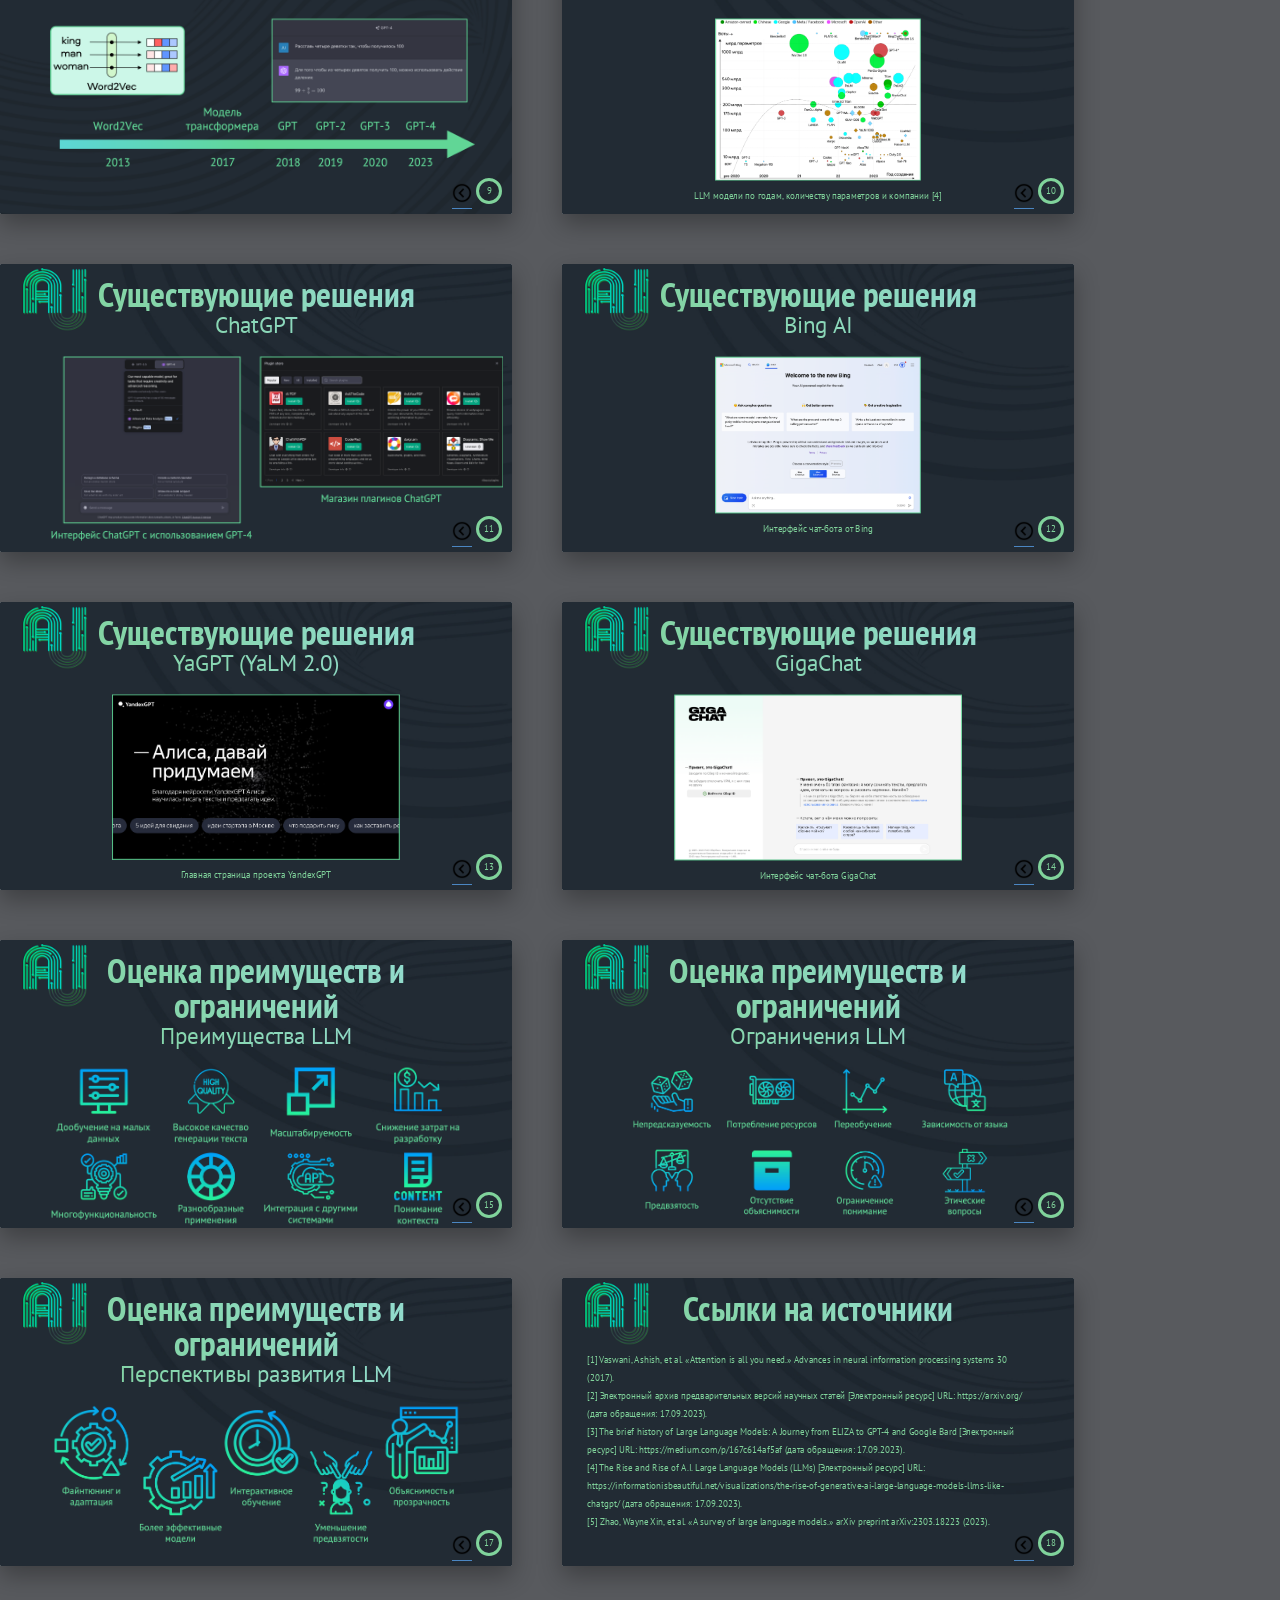
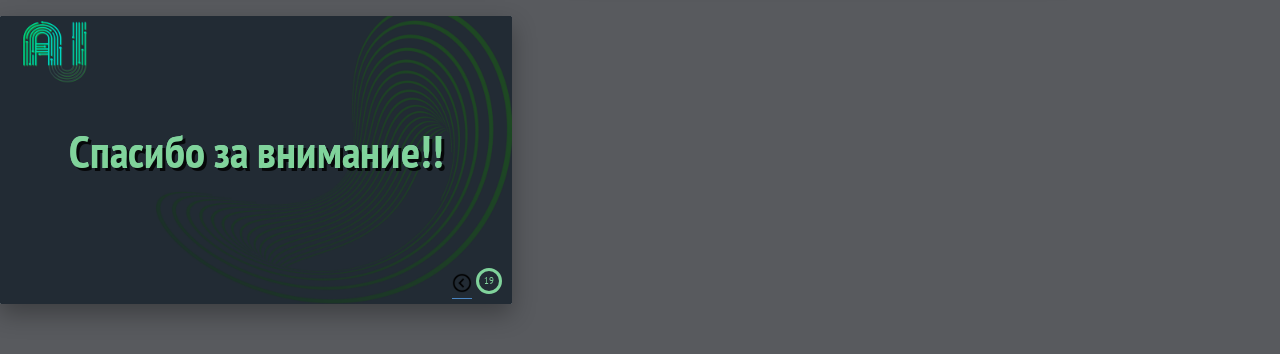
==== commit 948e20f2: "presentation" ====
--- a/index.html
+++ b/index.html
@@ -4,7 +4,7 @@
     <meta charset="utf-8">
     <meta name="viewport" content="width=device-width, initial-scale=1, viewport-fit=cover">
     <title>Shower Presentation Engine</title>
-    <link rel="stylesheet" href="node_modules/@shower/ribbon/styles/styles.css">
+    <link rel="stylesheet" href="shower/themes/ribbon/styles/styles.css">
     <link rel="stylesheet" href="styles.css"> <!-- Подключение внешнего файла стилей -->
 </head>
 <body class="shower list">
@@ -339,7 +339,7 @@
 
     <!-- <div class="progress"></div> -->
 
-    <script src="node_modules/@shower/core/dist/shower.js"></script>
+    <script src="shower/shower.js"></script>
 
 </body>
 </html>
--- a/shower/themes/ribbon/styles/styles.css
+++ b/shower/themes/ribbon/styles/styles.css
@@ -0,0 +1,9 @@
+/* Styles */
+
+@import 'fonts.css';
+@import 'shower/shower.css';
+@import 'blocks/badge.css';
+@import 'blocks/caption.css';
+@import 'blocks/progress.css';
+@import 'blocks/region.css';
+@import 'slide/slide.css';
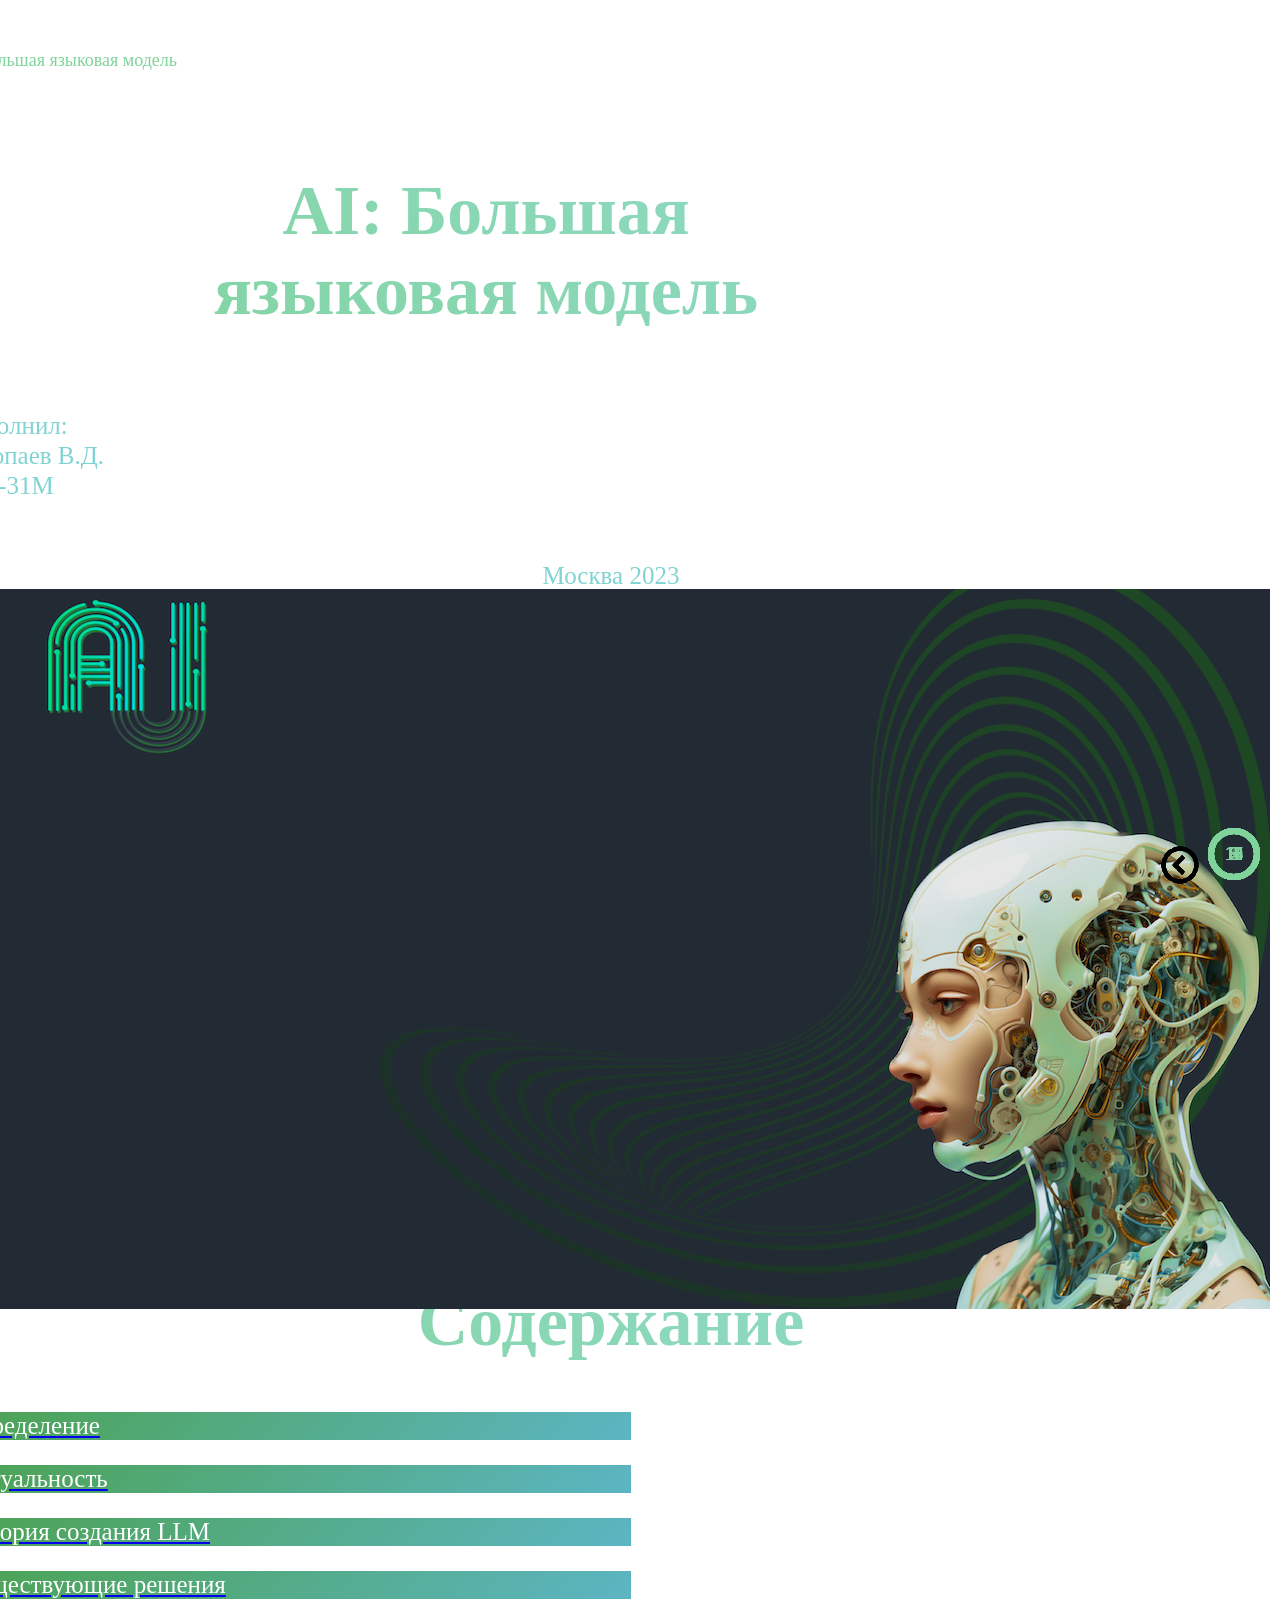
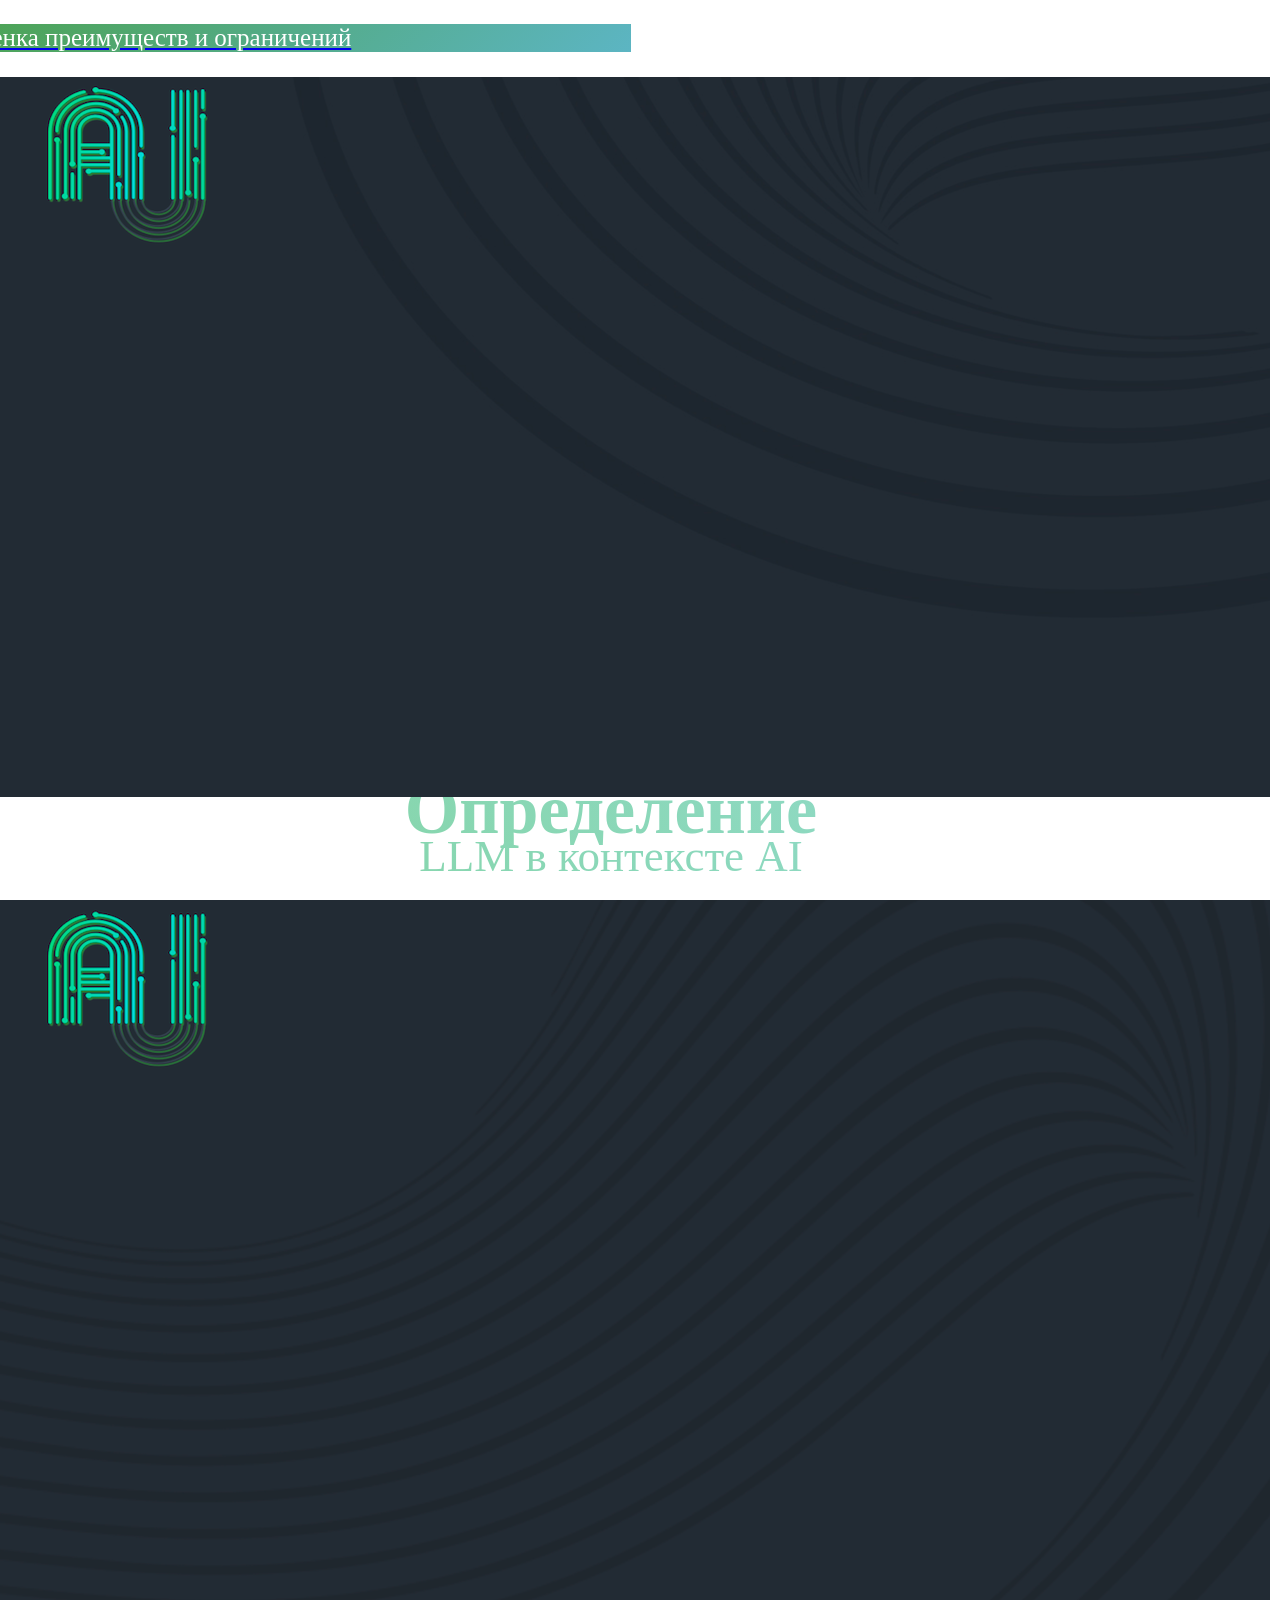
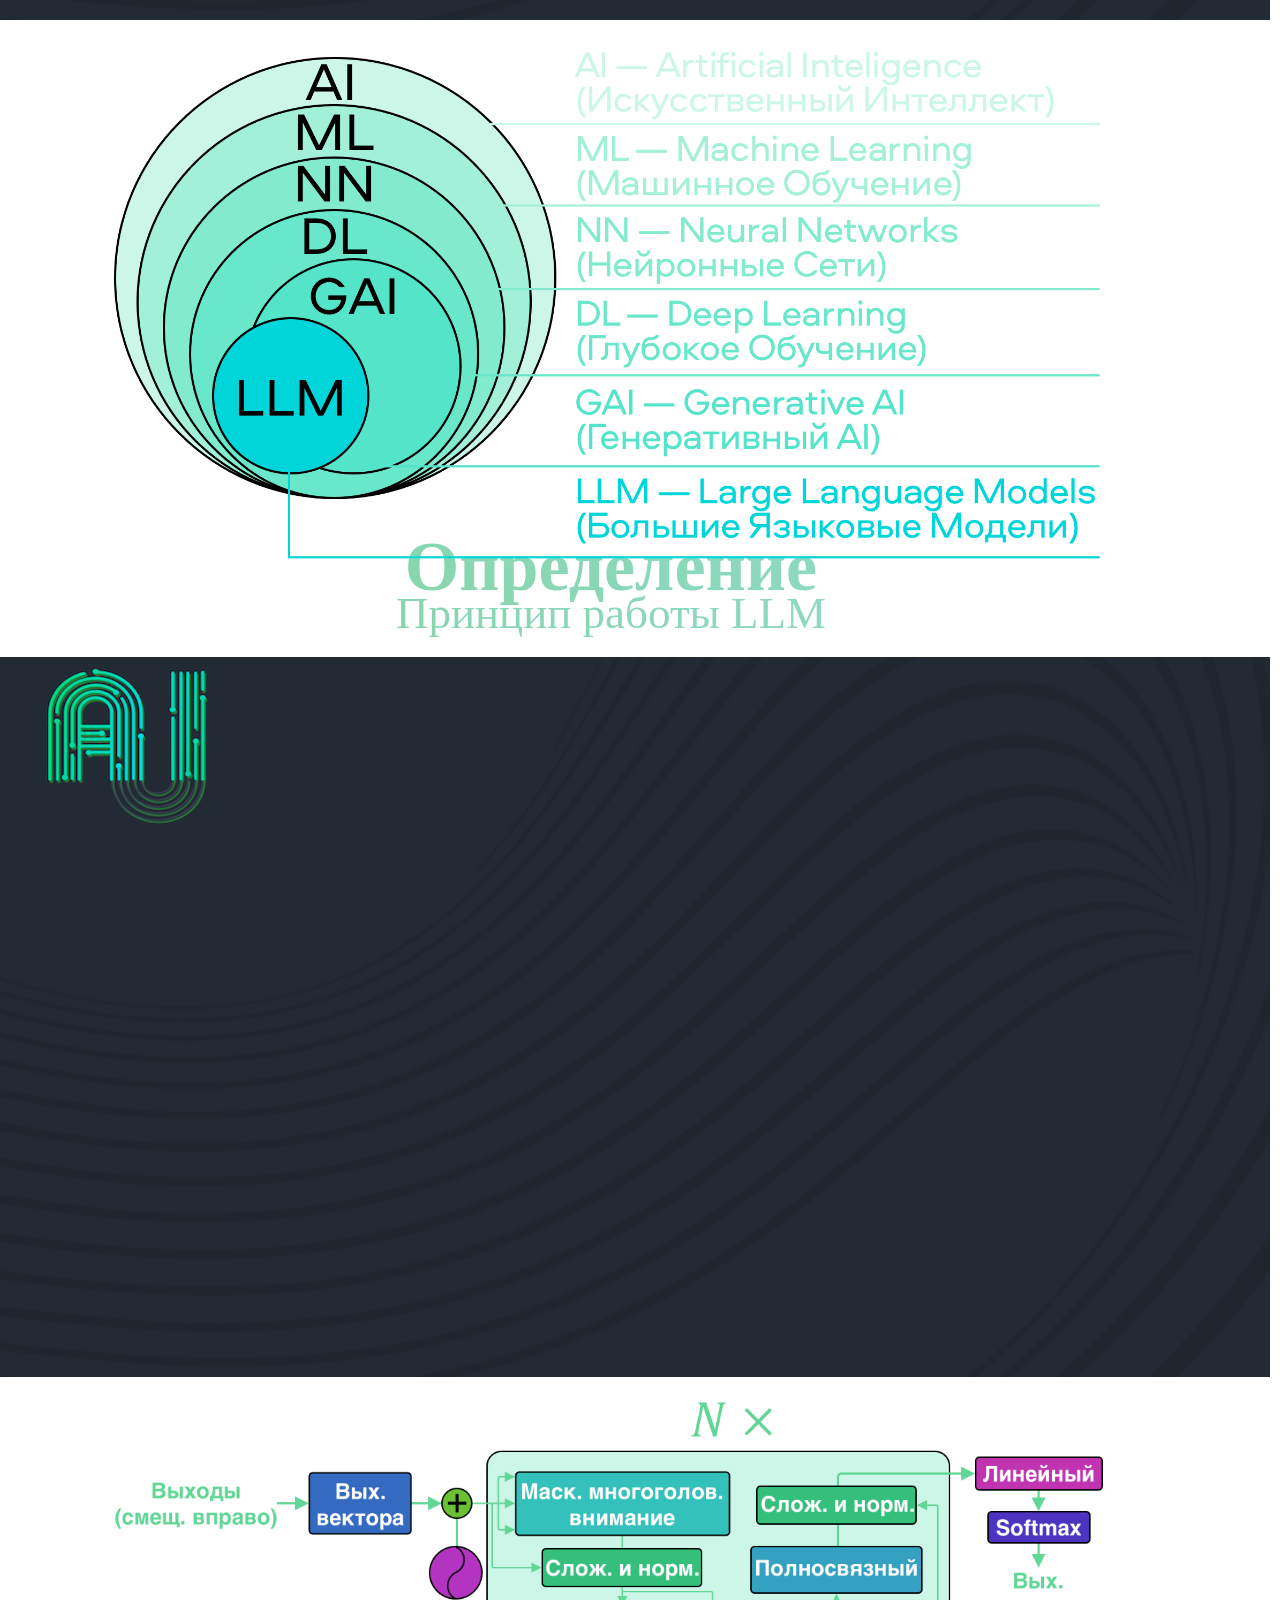
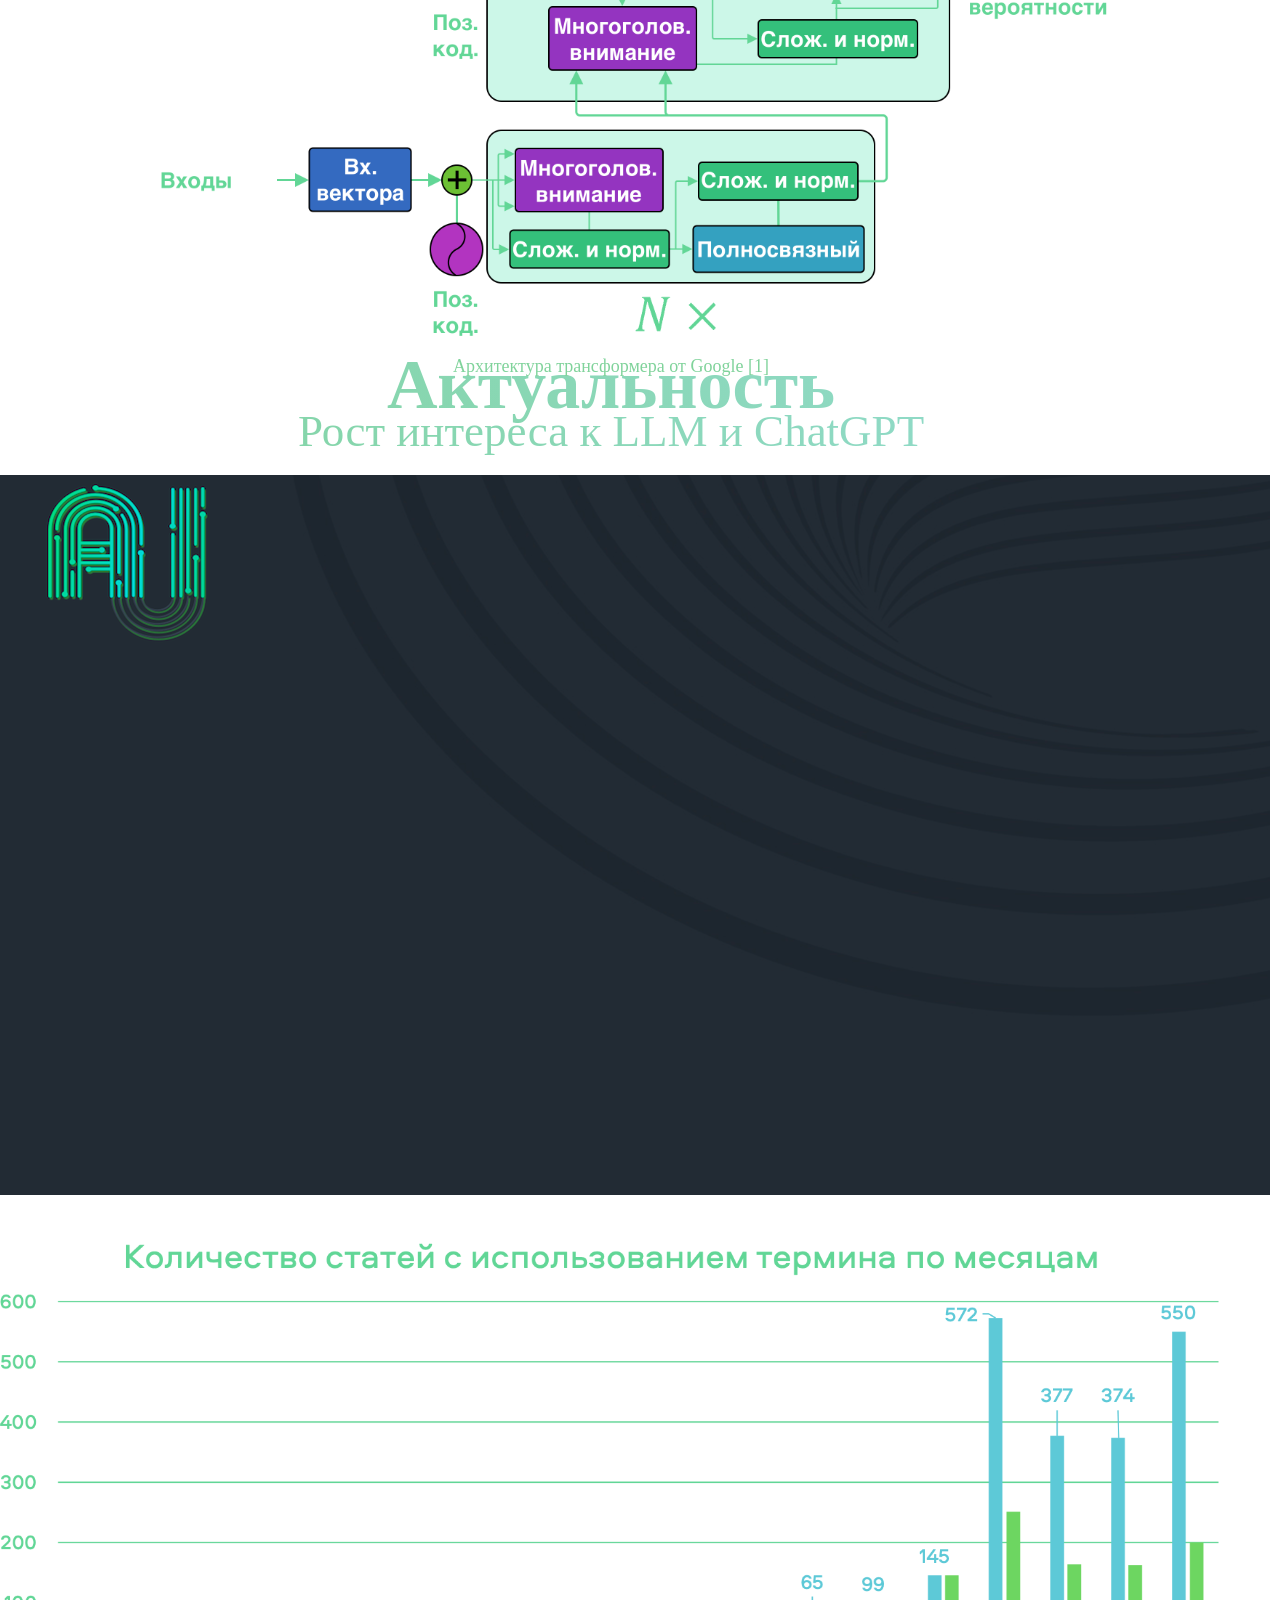
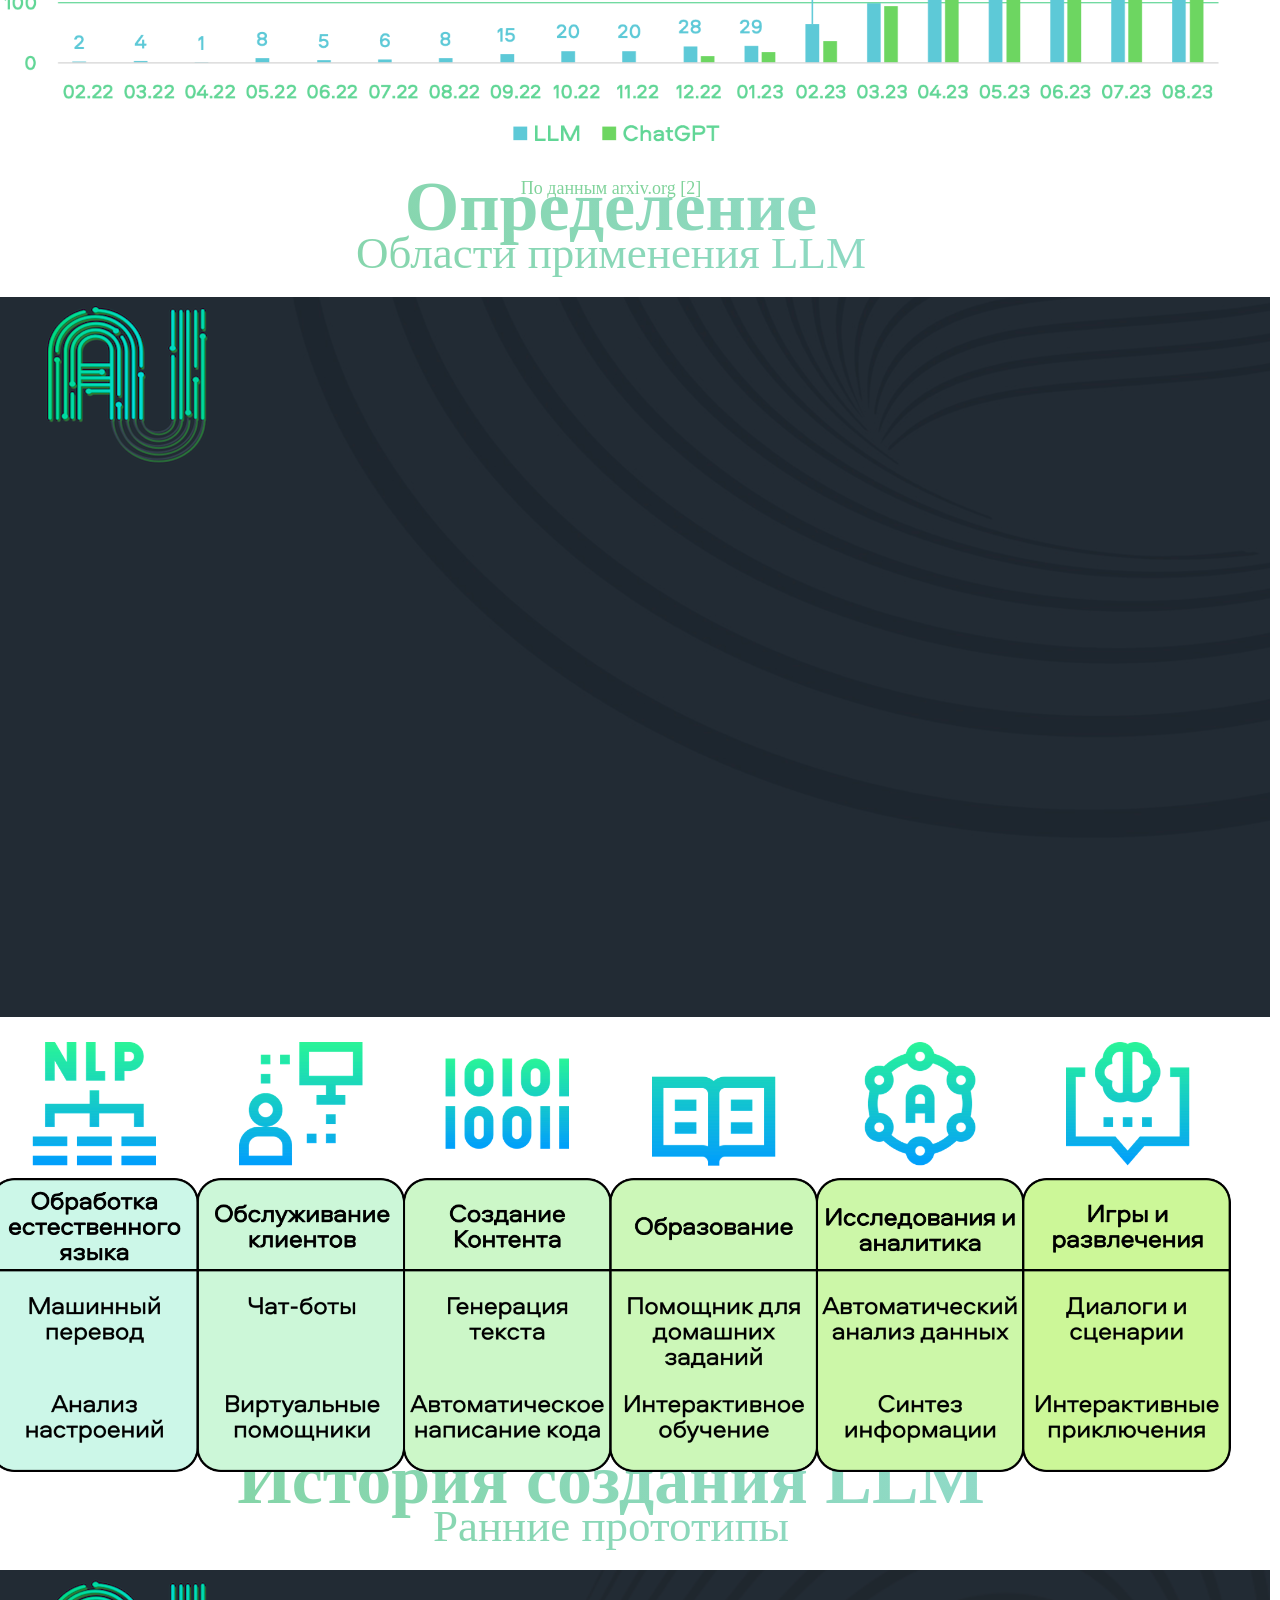
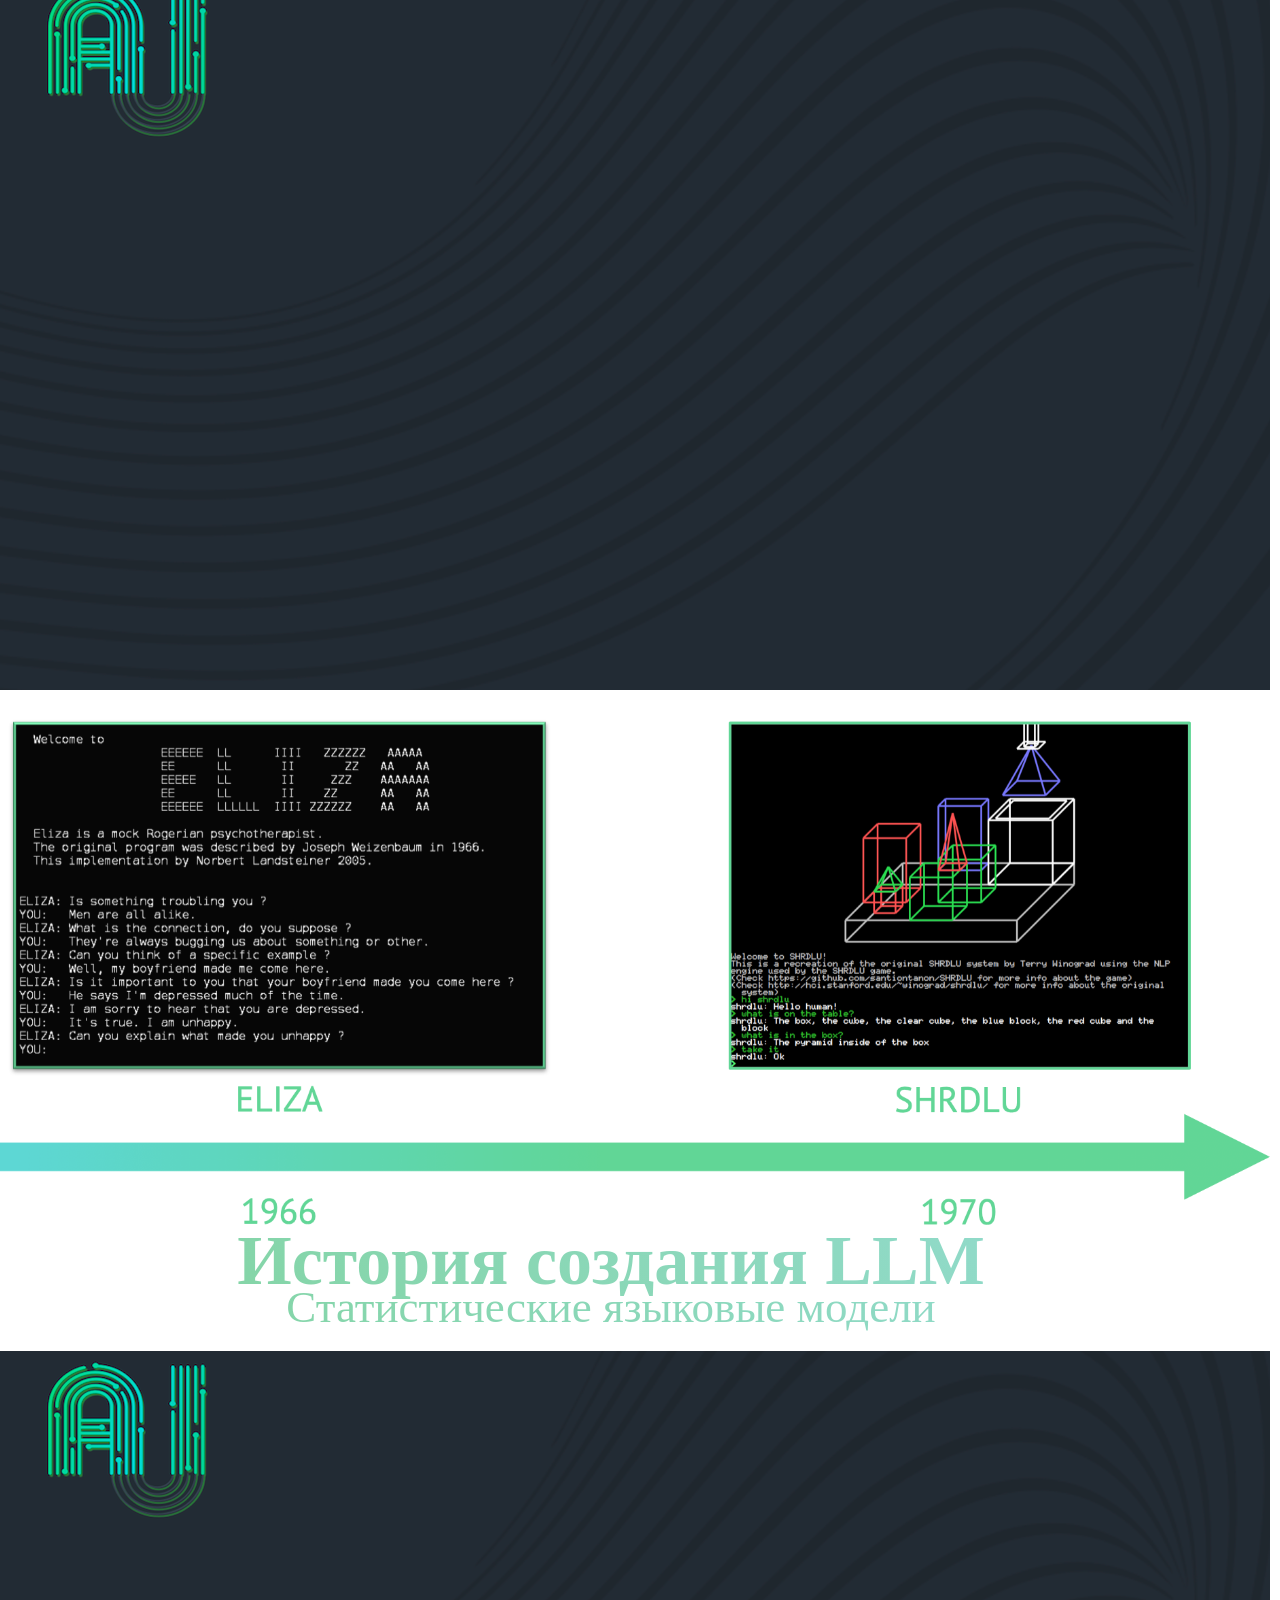
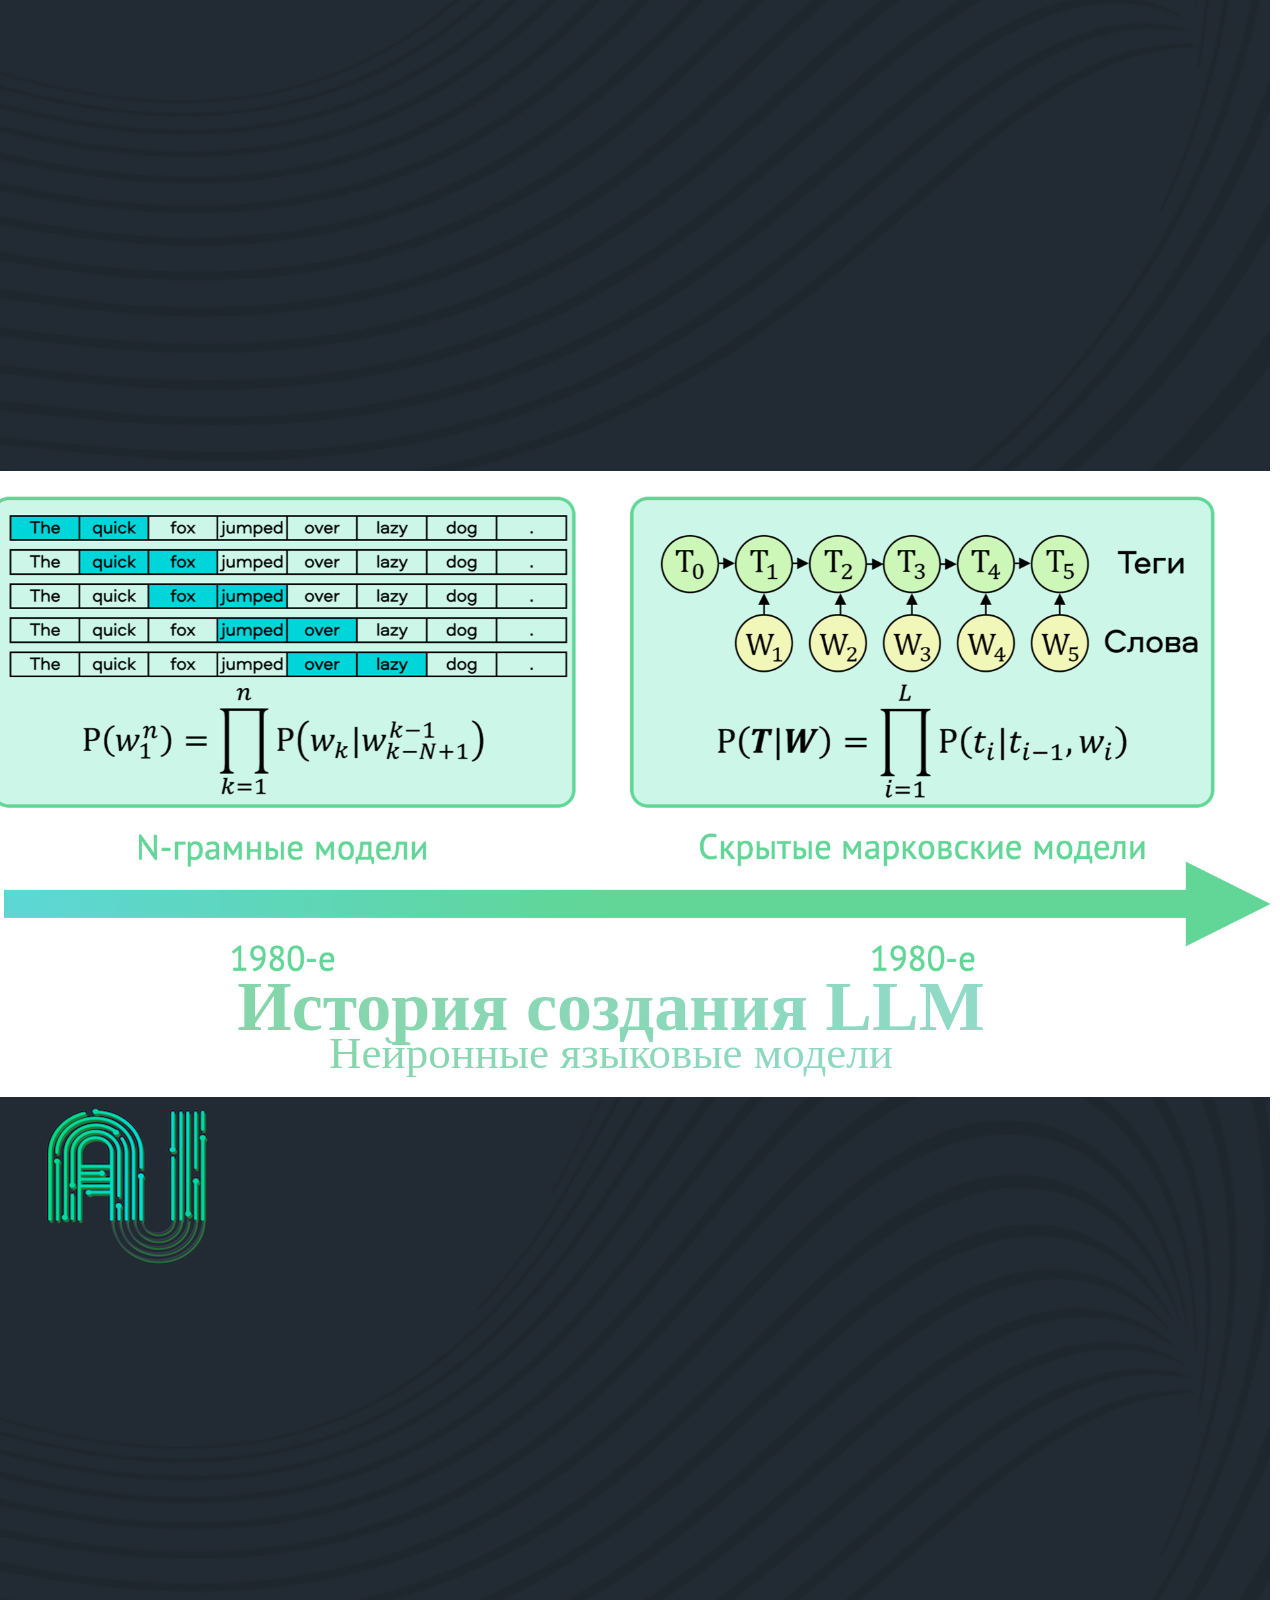
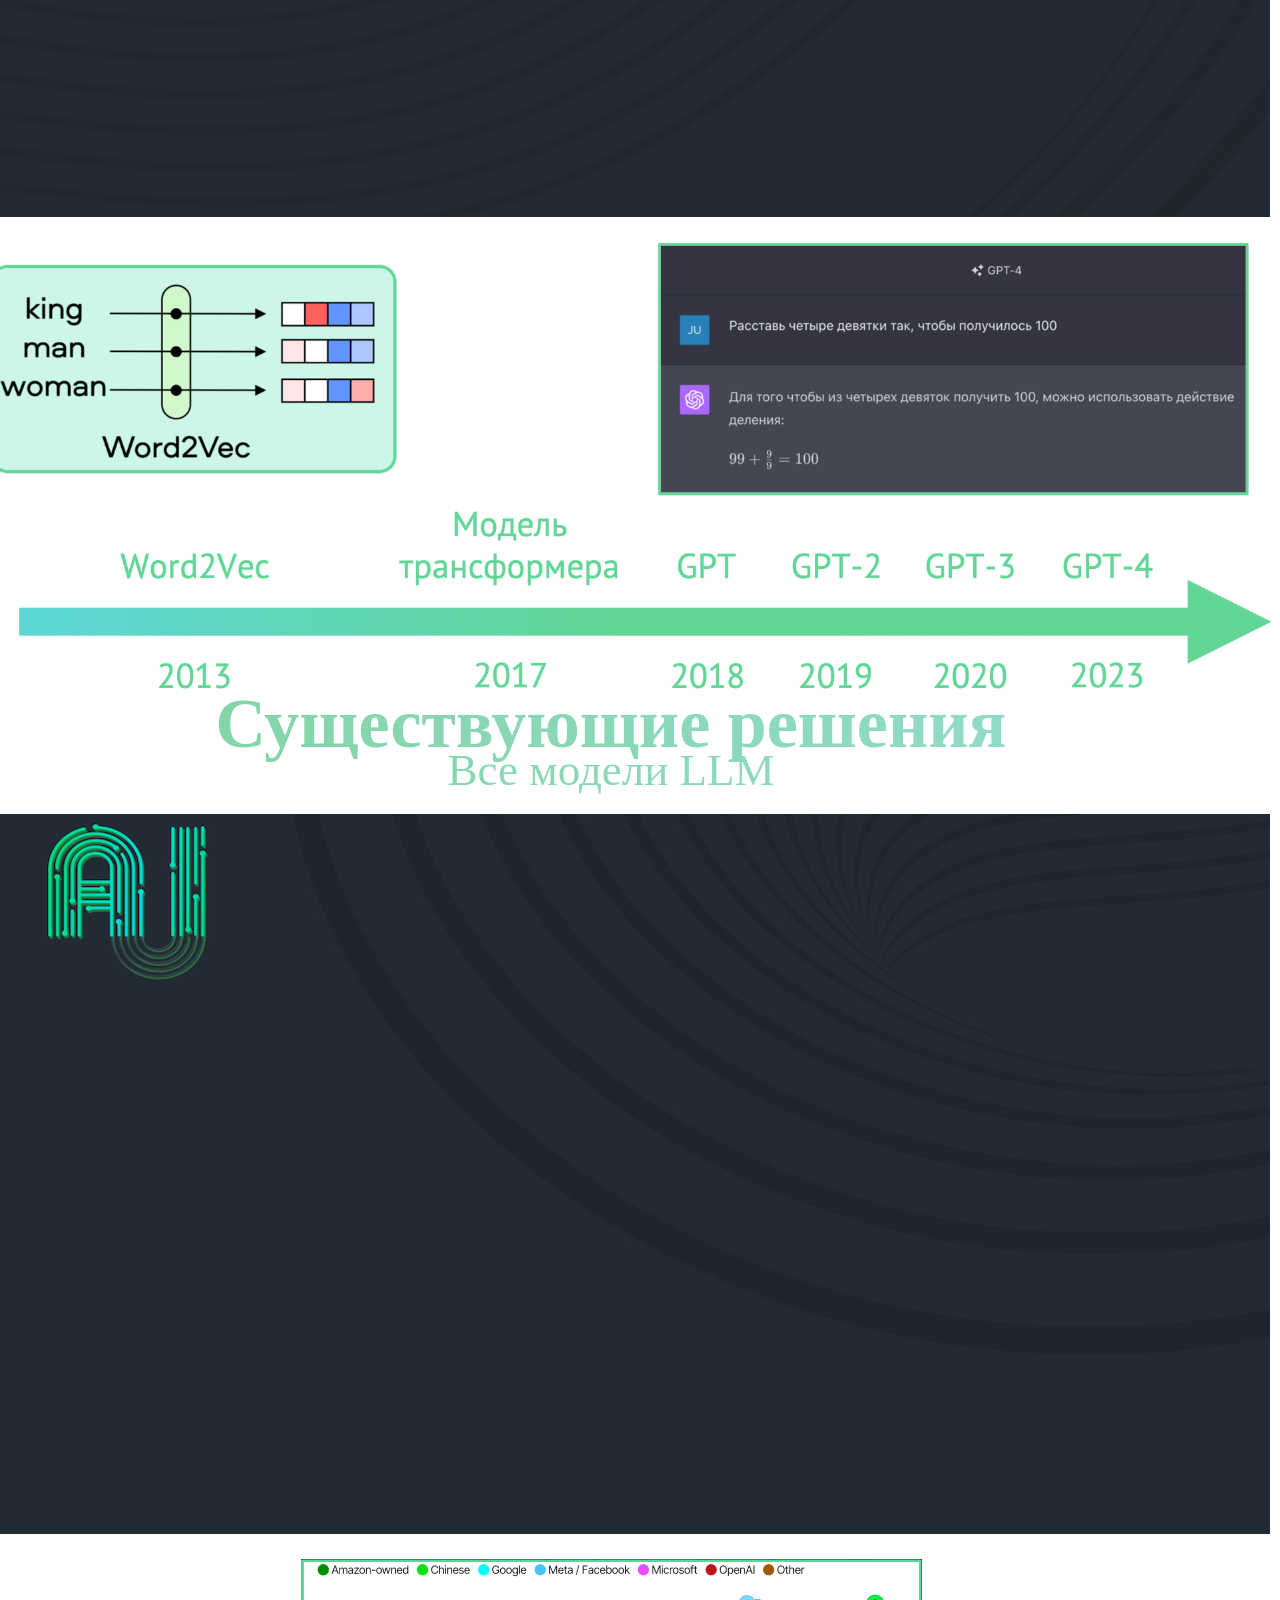
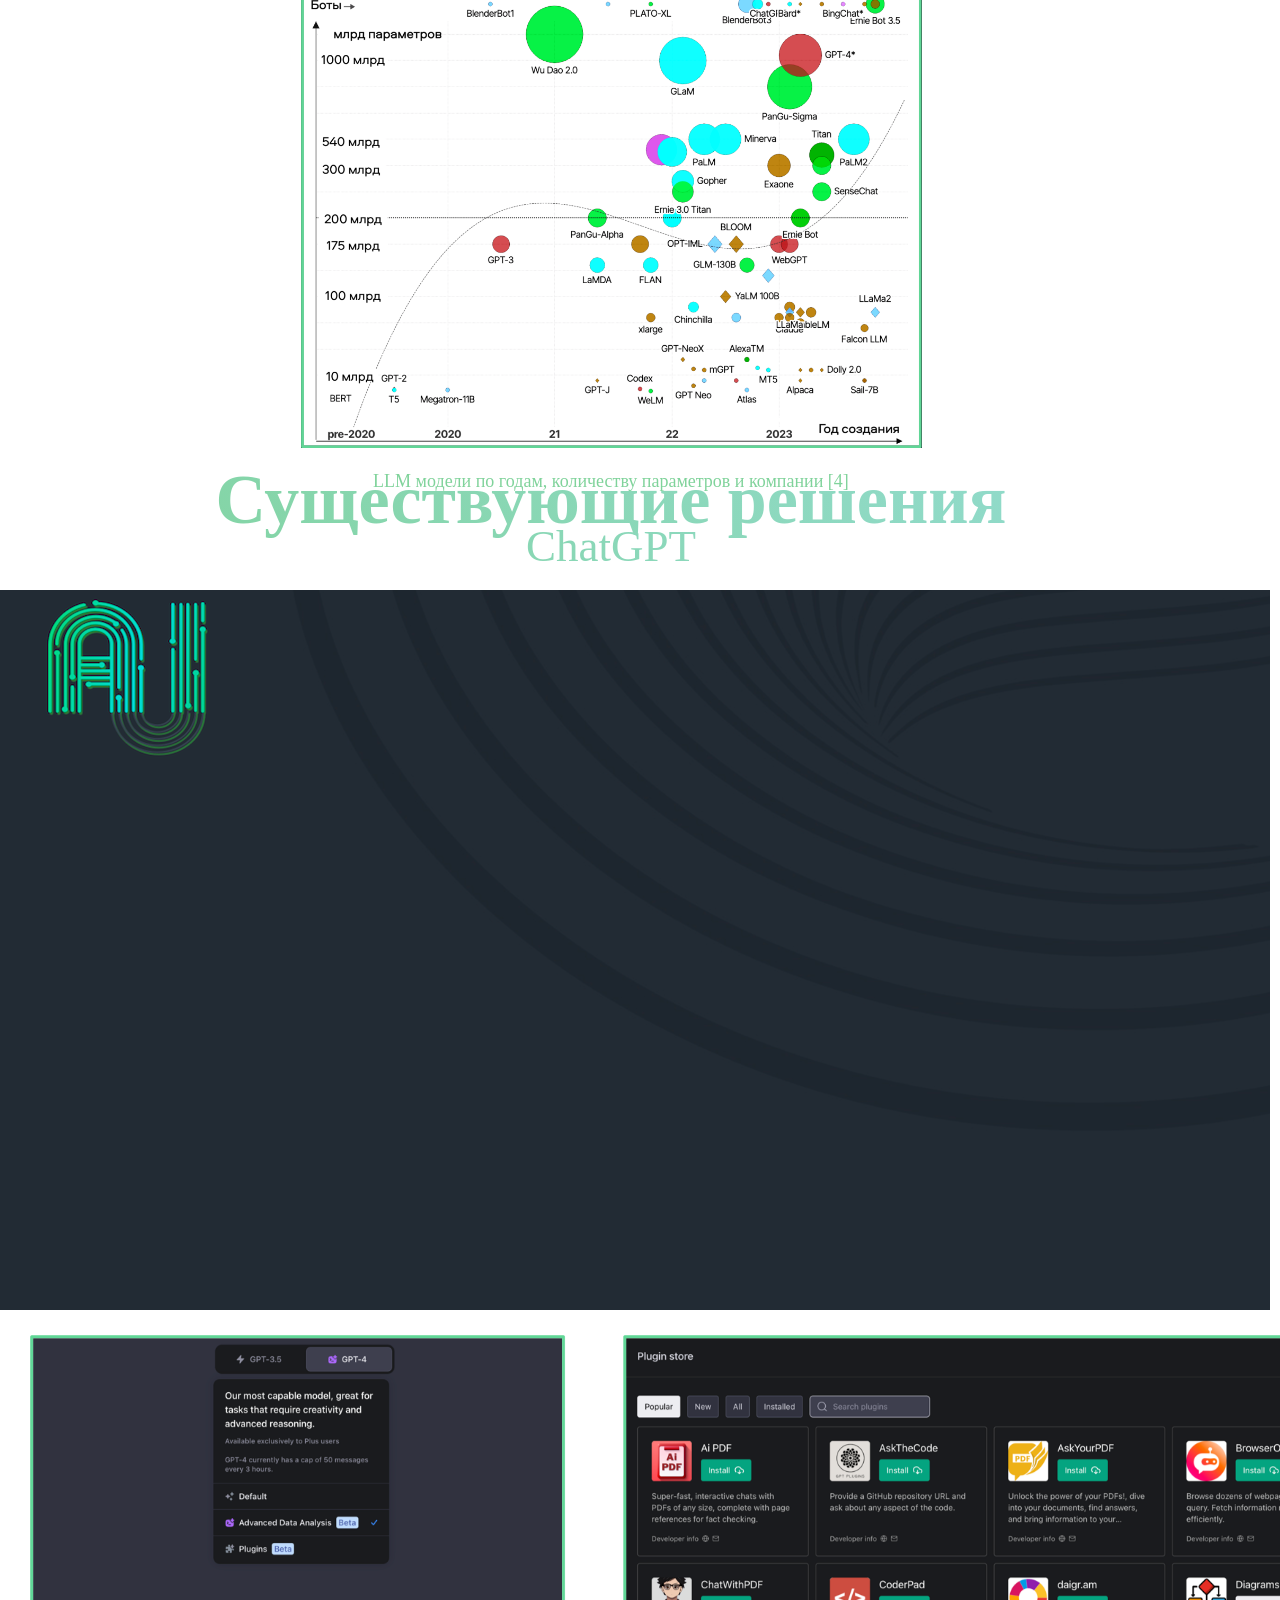
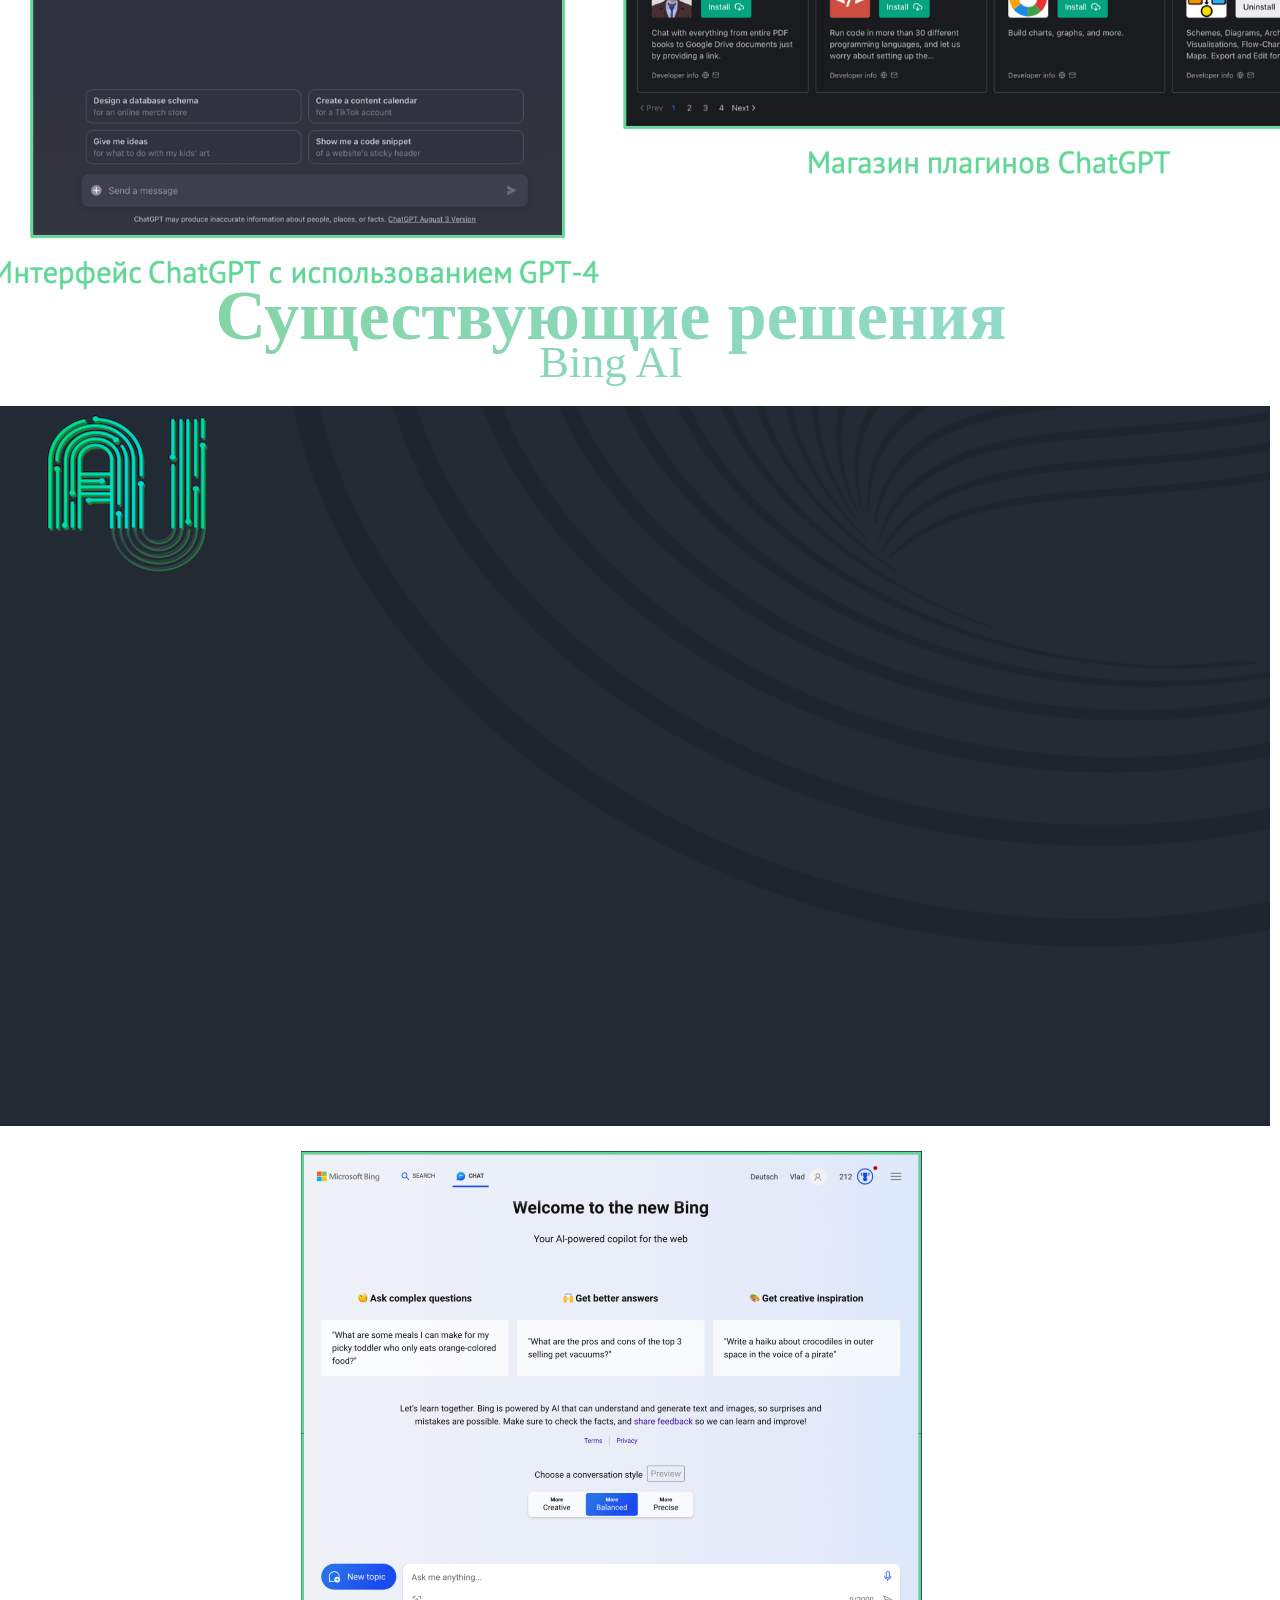
==== commit e4d7907b: "+" ====
--- a/index.html
+++ b/index.html
@@ -4,7 +4,7 @@
     <meta charset="utf-8">
     <meta name="viewport" content="width=device-width, initial-scale=1, viewport-fit=cover">
     <title>Shower Presentation Engine</title>
-    <link rel="stylesheet" href="shower/themes/ribbon/styles/styles.css">
+    <link rel="stylesheet" href="node_modules/@shower/ribbon/styles/styles.css">
     <link rel="stylesheet" href="styles.css"> <!-- Подключение внешнего файла стилей -->
 </head>
 <body class="shower list">
@@ -339,7 +339,7 @@
 
     <!-- <div class="progress"></div> -->
 
-    <script src="shower/shower.js"></script>
+    <script src="node_modules/@shower/core/dist/shower.js"></script>
 
 </body>
 </html>
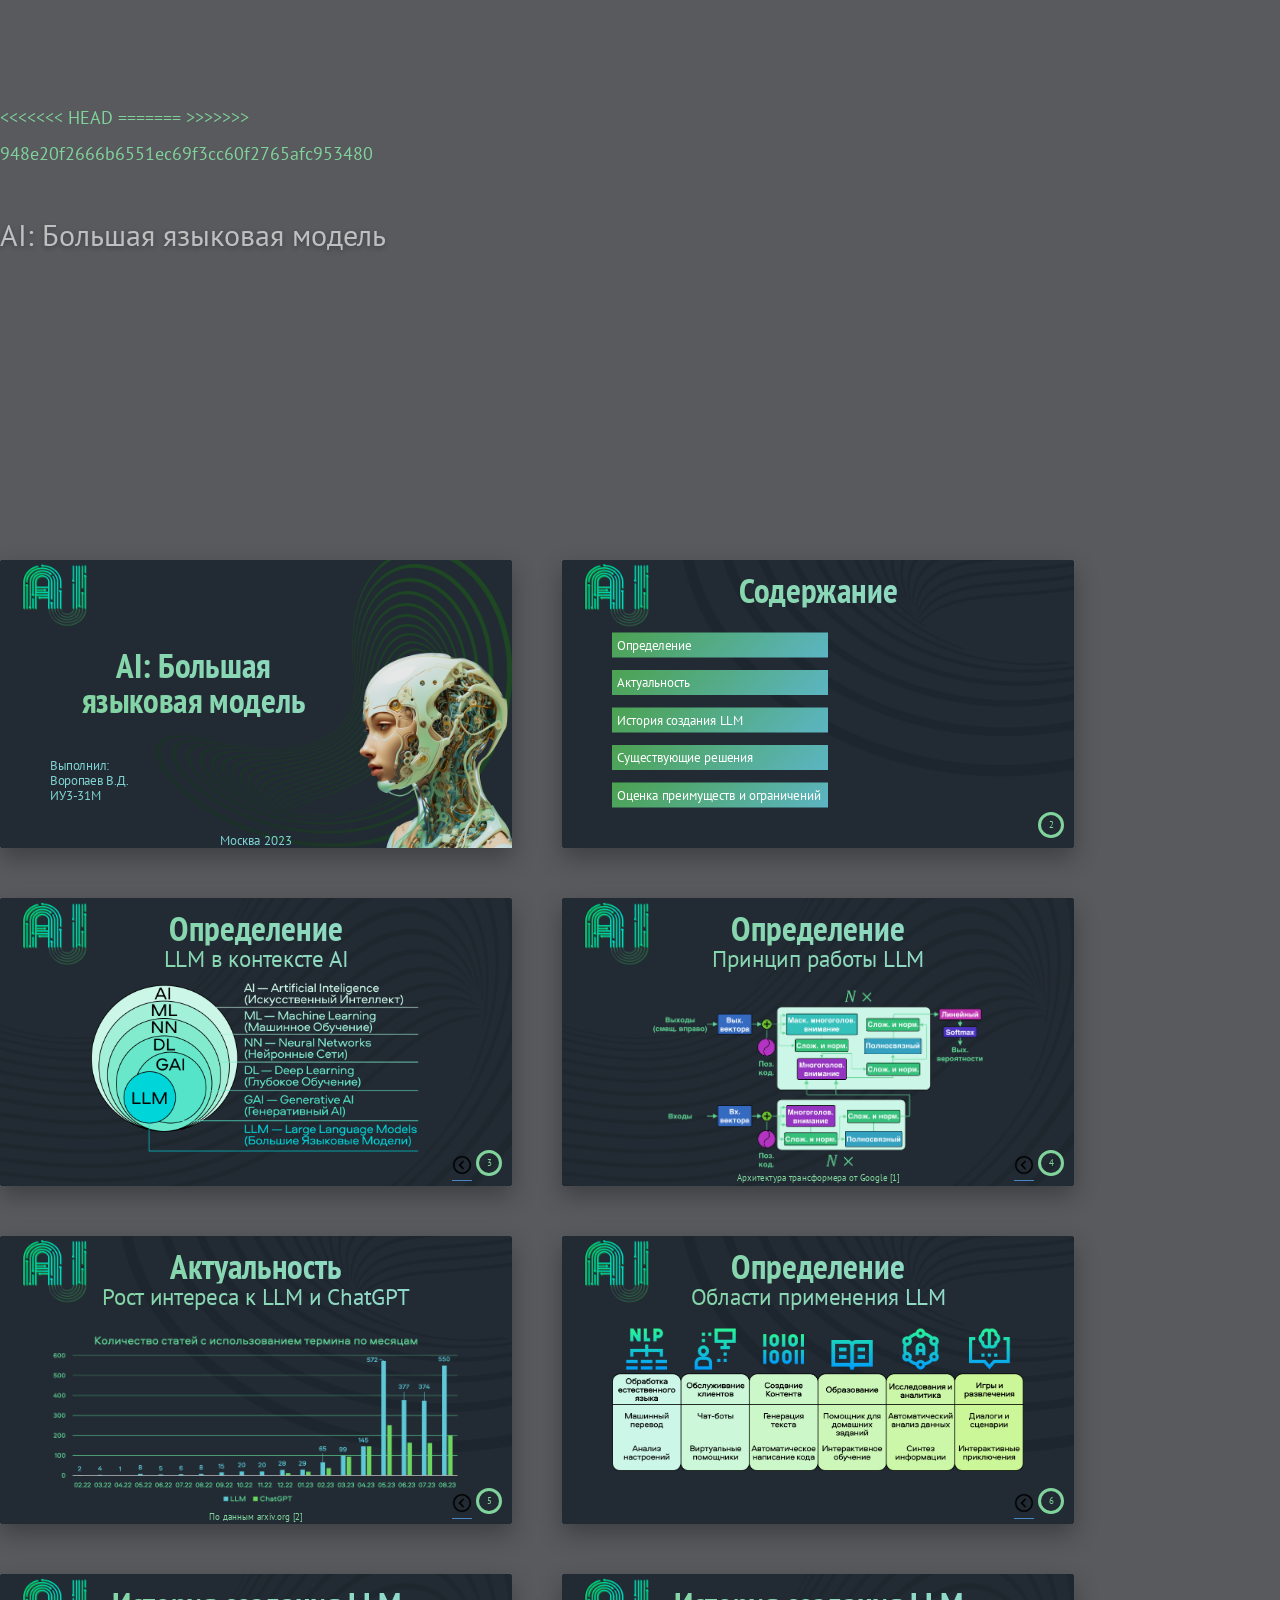
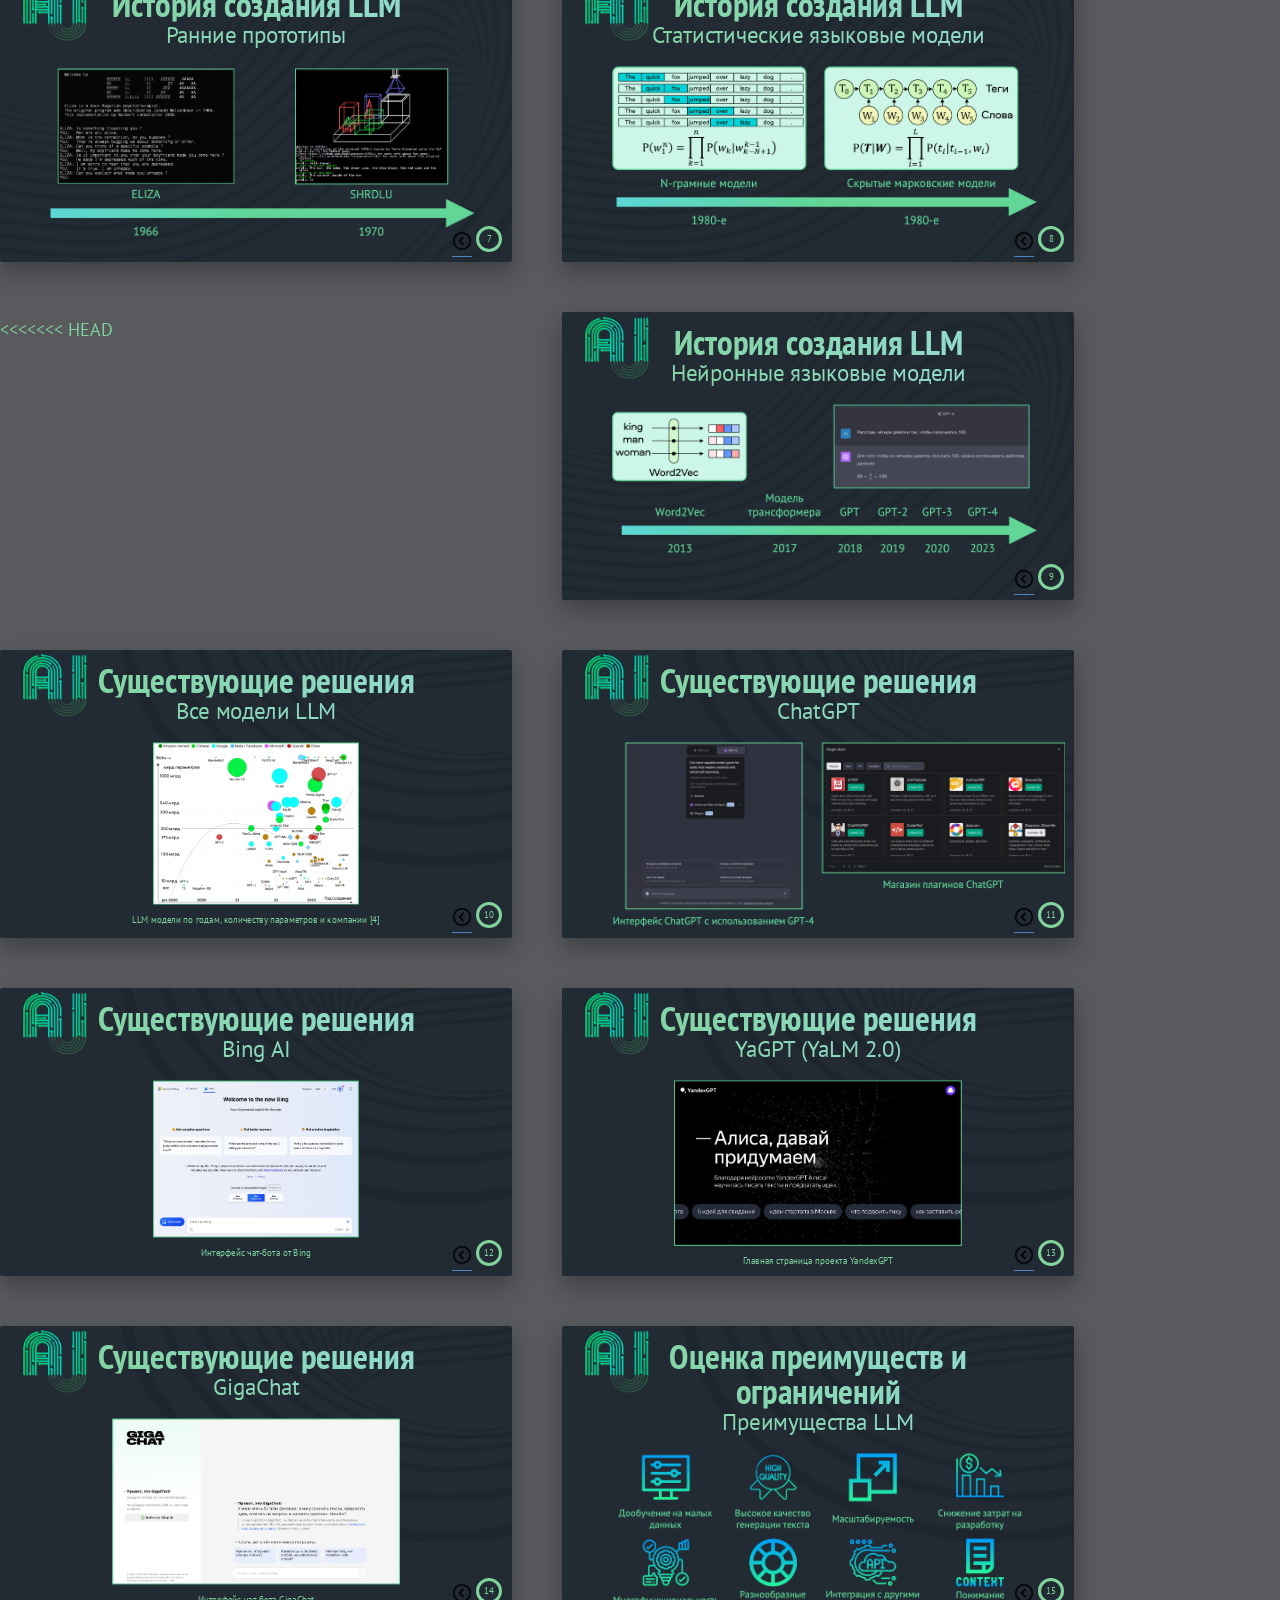
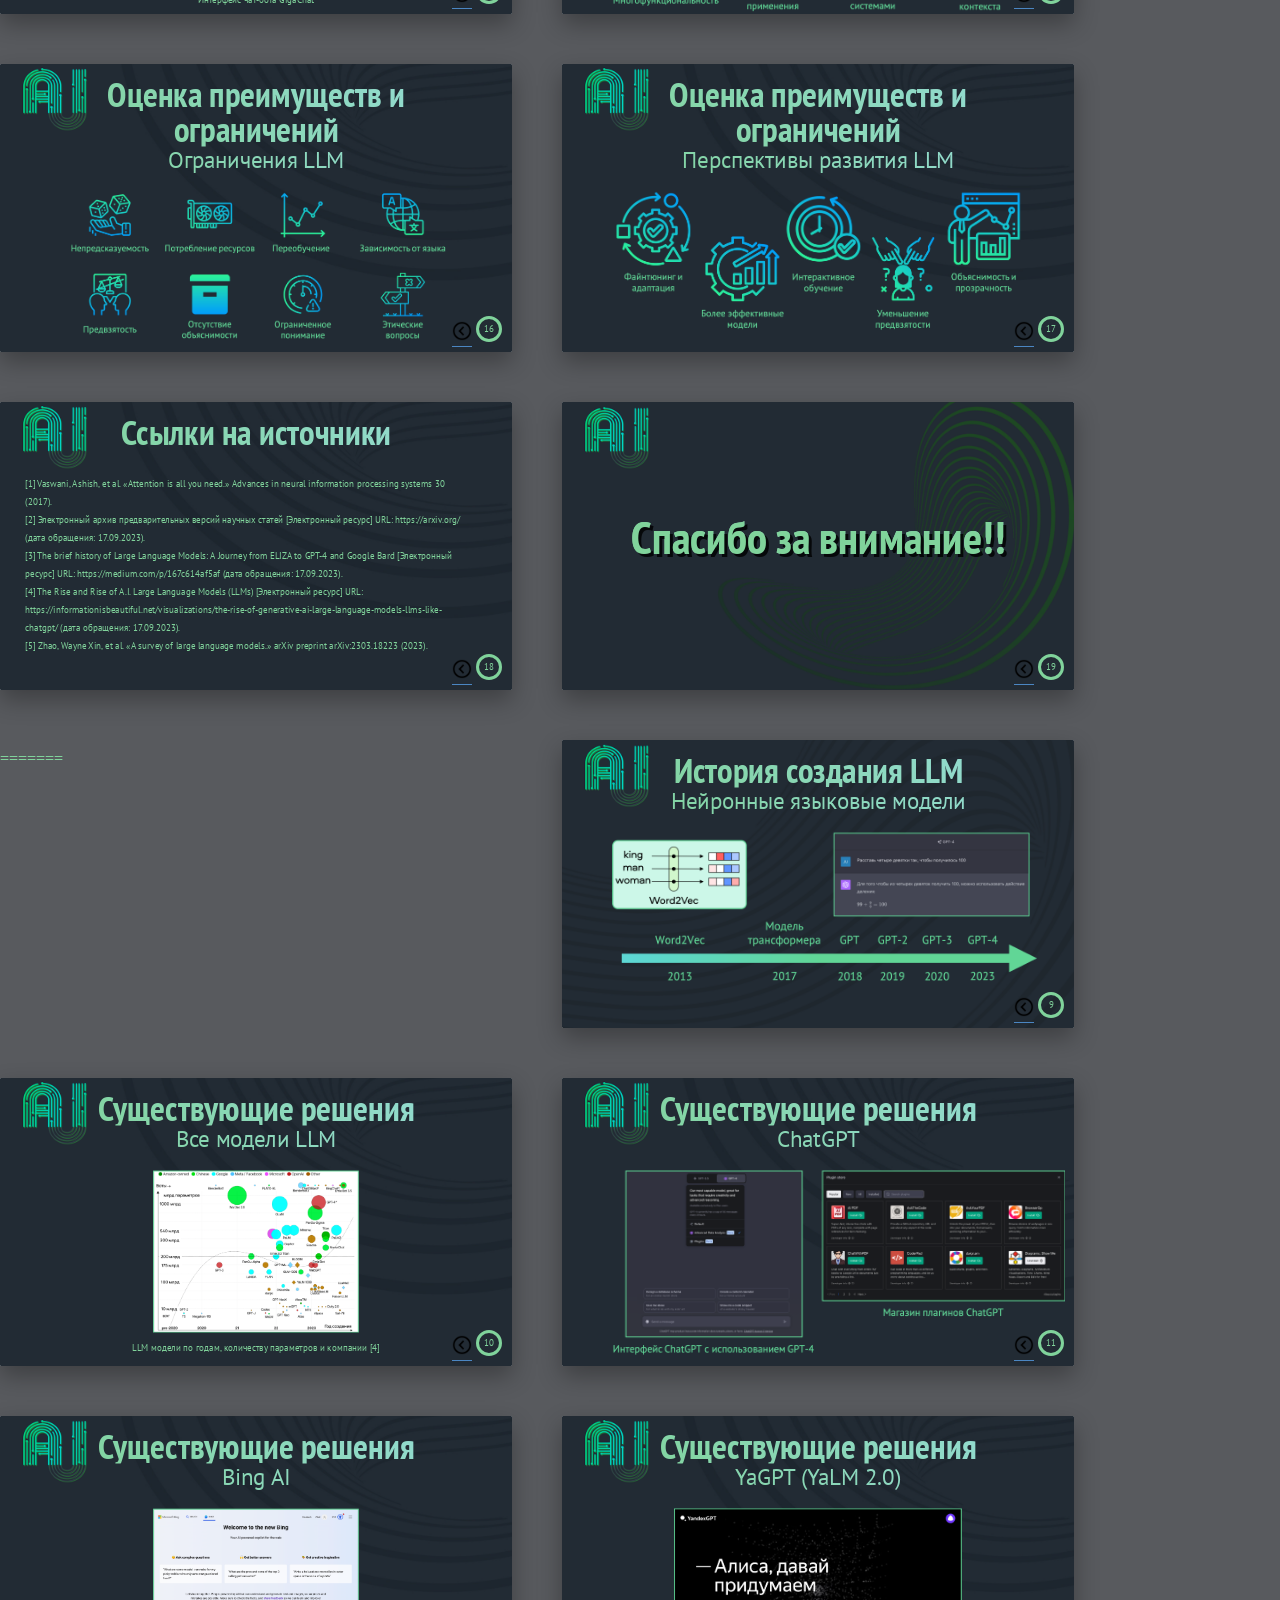
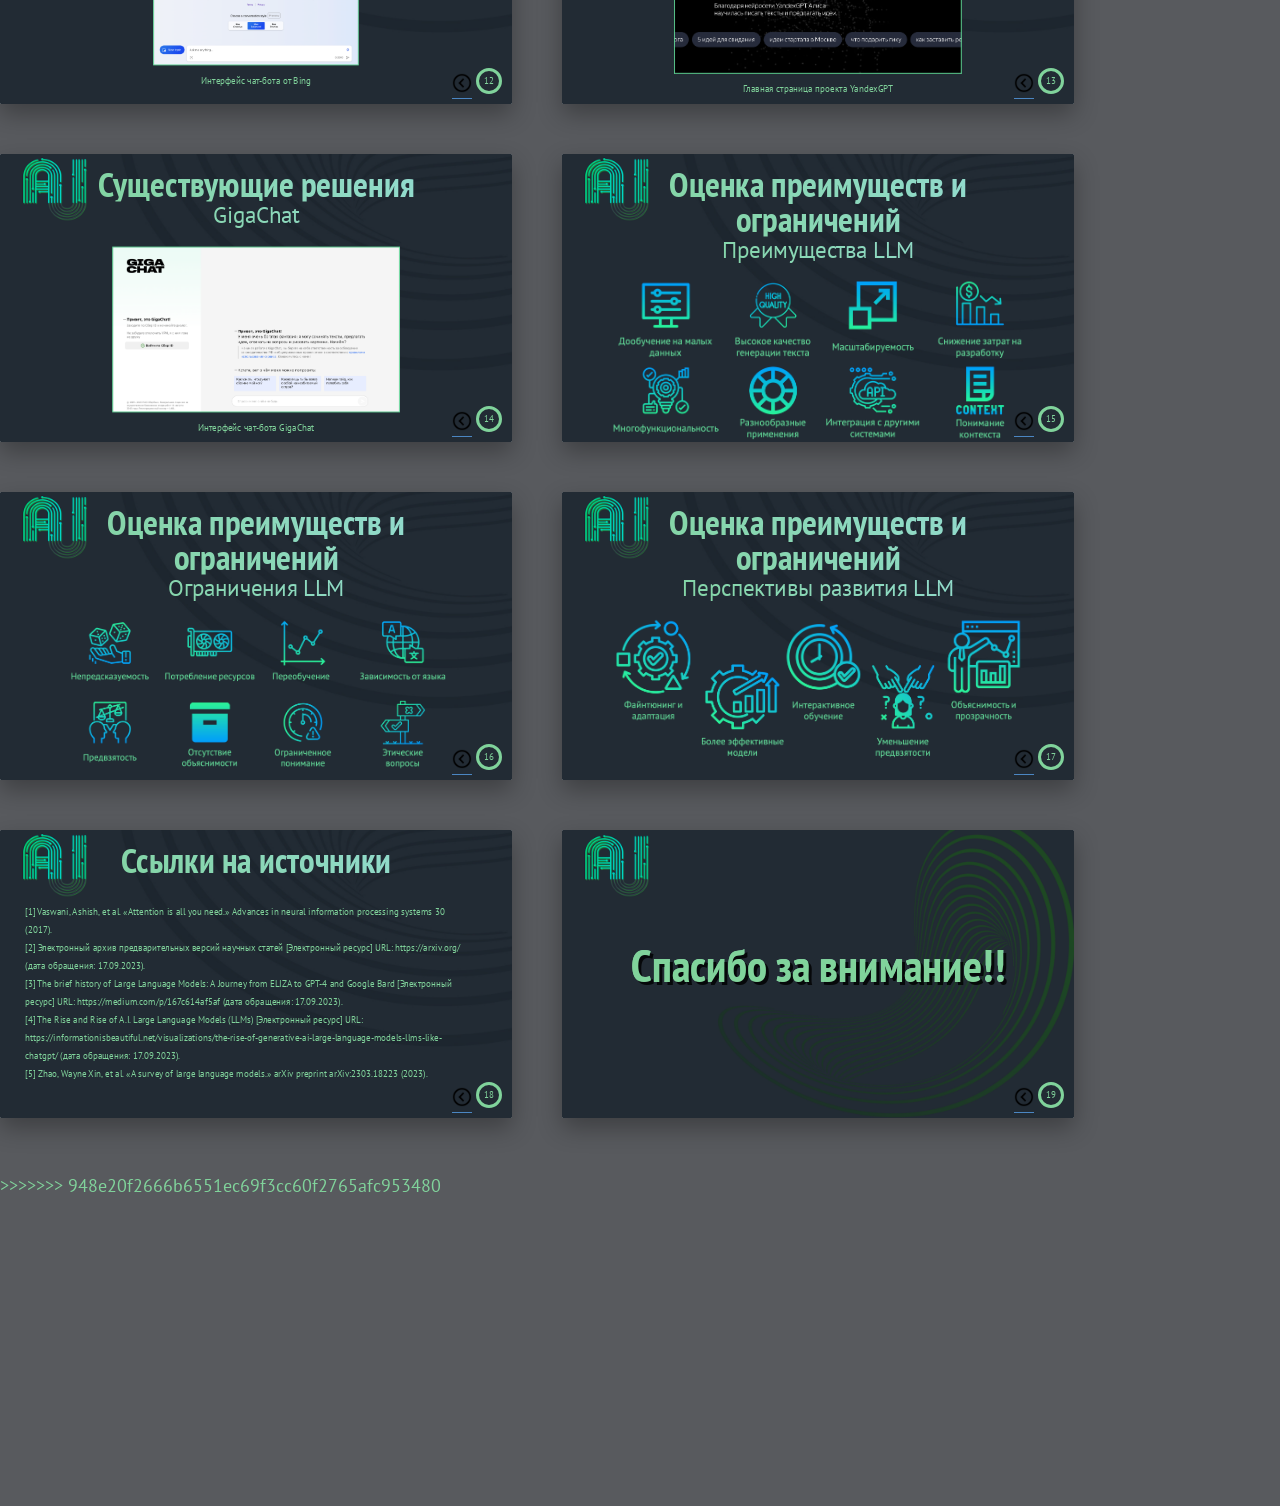
==== commit 1fec1357: "+" ====
--- a/index.html
+++ b/index.html
@@ -4,7 +4,11 @@
     <meta charset="utf-8">
     <meta name="viewport" content="width=device-width, initial-scale=1, viewport-fit=cover">
     <title>Shower Presentation Engine</title>
+<<<<<<< HEAD
     <link rel="stylesheet" href="node_modules/@shower/ribbon/styles/styles.css">
+=======
+    <link rel="stylesheet" href="shower/themes/ribbon/styles/styles.css">
+>>>>>>> 948e20f2666b6551ec69f3cc60f2765afc953480
     <link rel="stylesheet" href="styles.css"> <!-- Подключение внешнего файла стилей -->
 </head>
 <body class="shower list">
@@ -157,6 +161,7 @@
         <div class="slide-number">8</div>
         <a id="backButton" class="back-button" href="#cover2"><img class="button" src="pictures/button.png"></a>
     </section>
+<<<<<<< HEAD
 
     <section class="slide" id="cover">
         <h2>История создания LLM</h2>
@@ -340,6 +345,191 @@
     <!-- <div class="progress"></div> -->
 
     <script src="node_modules/@shower/core/dist/shower.js"></script>
+=======
+
+    <section class="slide" id="cover">
+        <h2>История создания LLM</h2>
+        <h4>Нейронные языковые модели</h4>
+        <figure>
+            <img class="cover" src="pictures/bg_3.png">
+        </figure>
+        <div class="slide-image-container">
+            <figure>
+                <img class="slide-image-3" src="pictures/5.png">
+            </figure>
+        </div>
+        <!-- Кружок с номером слайда -->
+        <div class="slide-number">9</div>
+        <a id="backButton" class="back-button" href="#cover2"><img class="button" src="pictures/button.png"></a>
+    </section>
+
+        <section class="slide" id="cover10">
+        <h2>Существующие решения</h2>
+        <h4>Все модели LLM</h4>
+        <figure>
+            <img class="cover" src="pictures/bg_2.png">
+        </figure>
+        <div class="slide-image-container">
+            <figure>
+                <img class="slide-image-4" src="pictures/8.png">
+            </figure>
+            <p class="image-caption">LLM модели по годам, количеству параметров и компании [4]</p>
+        </div>
+        <!-- Кружок с номером слайда -->
+        <div class="slide-number">10</div>
+        <a id="backButton" class="back-button" href="#cover2"><img class="button" src="pictures/button.png"></a>
+    </section>
+
+    <section class="slide" id="cover">
+        <h2>Существующие решения</h2>
+        <h4>ChatGPT</h4>
+        <figure>
+            <img class="cover" src="pictures/bg_2.png">
+        </figure>
+        <div class="slide-image-container">
+            <figure>
+                <img class="slide-image-3" src="pictures/10.png">
+            </figure>
+        </div>
+        <!-- Кружок с номером слайда -->
+        <div class="slide-number">11</div>
+        <a id="backButton" class="back-button" href="#cover2"><img class="button" src="pictures/button.png"></a>
+    </section>
+
+    <section class="slide" id="cover">
+        <h2>Существующие решения</h2>
+        <h4>Bing AI</h4>
+        <figure>
+            <img class="cover" src="pictures/bg_2.png">
+        </figure>
+        <div class="slide-image-container">
+            <figure>
+                <img class="slide-image-4" src="pictures/11.png">
+            </figure>
+            <p class="image-caption">Интерфейс чат-бота от Bing</p>
+        </div>
+        <!-- Кружок с номером слайда -->
+        <div class="slide-number">12</div>
+        <a id="backButton" class="back-button" href="#cover2"><img class="button" src="pictures/button.png"></a>
+    </section>
+
+    <section class="slide" id="cover">
+        <h2>Существующие решения</h2>
+        <h4>YaGPT (YaLM 2.0)</h4>
+        <figure>
+            <img class="cover" src="pictures/bg_2.png">
+        </figure>
+        <div class="slide-image-container">
+            <figure>
+                <img class="slide-image-5" src="pictures/12.png">
+            </figure>
+            <p class="image-caption">Главная страница проекта YandexGPT</p>
+        </div>
+        <!-- Кружок с номером слайда -->
+        <div class="slide-number">13</div>
+        <a id="backButton" class="back-button" href="#cover2"><img class="button" src="pictures/button.png"></a>
+    </section>
+
+    <section class="slide" id="cover">
+        <h2>Существующие решения</h2>
+        <h4>GigaChat</h4>
+        <figure>
+            <img class="cover" src="pictures/bg_2.png">
+        </figure>
+        <div class="slide-image-container">
+            <figure>
+                <img class="slide-image-5" src="pictures/13.png">
+            </figure>
+            <p class="image-caption">Интерфейс чат-бота GigaChat</p>
+        </div>
+        <!-- Кружок с номером слайда -->
+        <div class="slide-number">14</div>
+        <a id="backButton" class="back-button" href="#cover2"><img class="button" src="pictures/button.png"></a>
+    </section>
+
+    <section class="slide" id="cover15">
+        <h2>Оценка преимуществ и ограничений</h2>
+        <h4>Преимущества LLM</h4>
+        <figure>
+            <img class="cover" src="pictures/bg_2.png">
+        </figure>
+        <div class="slide-image-container">
+            <figure>
+                <img class="slide-image-2" src="pictures/14.png">
+            </figure>
+        </div>
+        <!-- Кружок с номером слайда -->
+        <div class="slide-number">15</div>
+        <a id="backButton" class="back-button" href="#cover2"><img class="button" src="pictures/button.png"></a>
+    </section>
+
+    <section class="slide" id="cover">
+        <h2>Оценка преимуществ и ограничений</h2>
+        <h4>Ограничения LLM</h4>
+        <figure>
+            <img class="cover" src="pictures/bg_2.png">
+        </figure>
+        <div class="slide-image-container">
+            <figure>
+                <img class="slide-image-2" src="pictures/15.png">
+            </figure>
+        </div>
+        <!-- Кружок с номером слайда -->
+        <div class="slide-number">16</div>
+        <a id="backButton" class="back-button" href="#cover2"><img class="button" src="pictures/button.png"></a>
+    </section>
+
+    <section class="slide" id="cover">
+        <h2>Оценка преимуществ и ограничений</h2>
+        <h4>Перспективы развития LLM</h4>
+        <figure>
+            <img class="cover" src="pictures/bg_2.png">
+        </figure>
+        <div class="slide-image-container">
+            <figure>
+                <img class="slide-image-2" src="pictures/16.png">
+            </figure>
+        </div>
+        <!-- Кружок с номером слайда -->
+        <div class="slide-number">17</div>
+        <a id="backButton" class="back-button" href="#cover2"><img class="button" src="pictures/button.png"></a>
+    </section>
+
+    <section class="slide" id="cover">
+        <h2>Ссылки на источники</h2>
+        <div class="list">
+        <p>
+        [1] Vaswani, Ashish, et al. «Attention is all you need.» Advances in neural information processing systems 30 (2017).<br>
+        [2] Электронный архив предварительных версий научных статей [Электронный ресурс] URL: https://arxiv.org/ (дата обращения: 17.09.2023).<br>
+        [3] The brief history of Large Language Models: A Journey from ELIZA to GPT-4 and Google Bard [Электронный ресурс] URL: https://medium.com/p/167c614af5af (дата обращения: 17.09.2023).<br>
+        [4] The Rise and Rise of A.I. Large Language Models (LLMs) [Электронный ресурс] URL: https://informationisbeautiful.net/visualizations/the-rise-of-generative-ai-large-language-models-llms-like-chatgpt/ (дата обращения: 17.09.2023).<br>
+        [5] Zhao, Wayne Xin, et al. «A survey of large language models.» arXiv preprint arXiv:2303.18223 (2023).
+        </p>
+        </div>
+        <figure>
+            <img class="cover" src="pictures/bg_2.png">
+        </figure>
+        <!-- Кружок с номером слайда -->
+        <div class="slide-number">18</div>
+        <a id="backButton" class="back-button" href="#cover2"><img class="button" src="pictures/button.png"></a>
+    </section>
+
+    <section class="slide" id="cover_end">
+        <h2>Спасибо за внимание!!</h2>
+        <figure>
+            <img class="cover" src="pictures/bg_4.png">
+        </figure>
+        <!-- Кружок с номером слайда -->
+        <div class="slide-number">19</div>
+        <a id="backButton" class="back-button" href="#cover2"><img class="button" src="pictures/button.png"></a>
+    </section>
+
+
+
+    <!-- <div class="progress"></div> -->
+
+    <script src="shower/shower.js"></script>
+>>>>>>> 948e20f2666b6551ec69f3cc60f2765afc953480
 
 </body>
 </html>
--- a/shower/themes/ribbon/styles/styles.css
+++ b/shower/themes/ribbon/styles/styles.css
@@ -0,0 +1,9 @@
+/* Styles */
+
+@import 'fonts.css';
+@import 'shower/shower.css';
+@import 'blocks/badge.css';
+@import 'blocks/caption.css';
+@import 'blocks/progress.css';
+@import 'blocks/region.css';
+@import 'slide/slide.css';
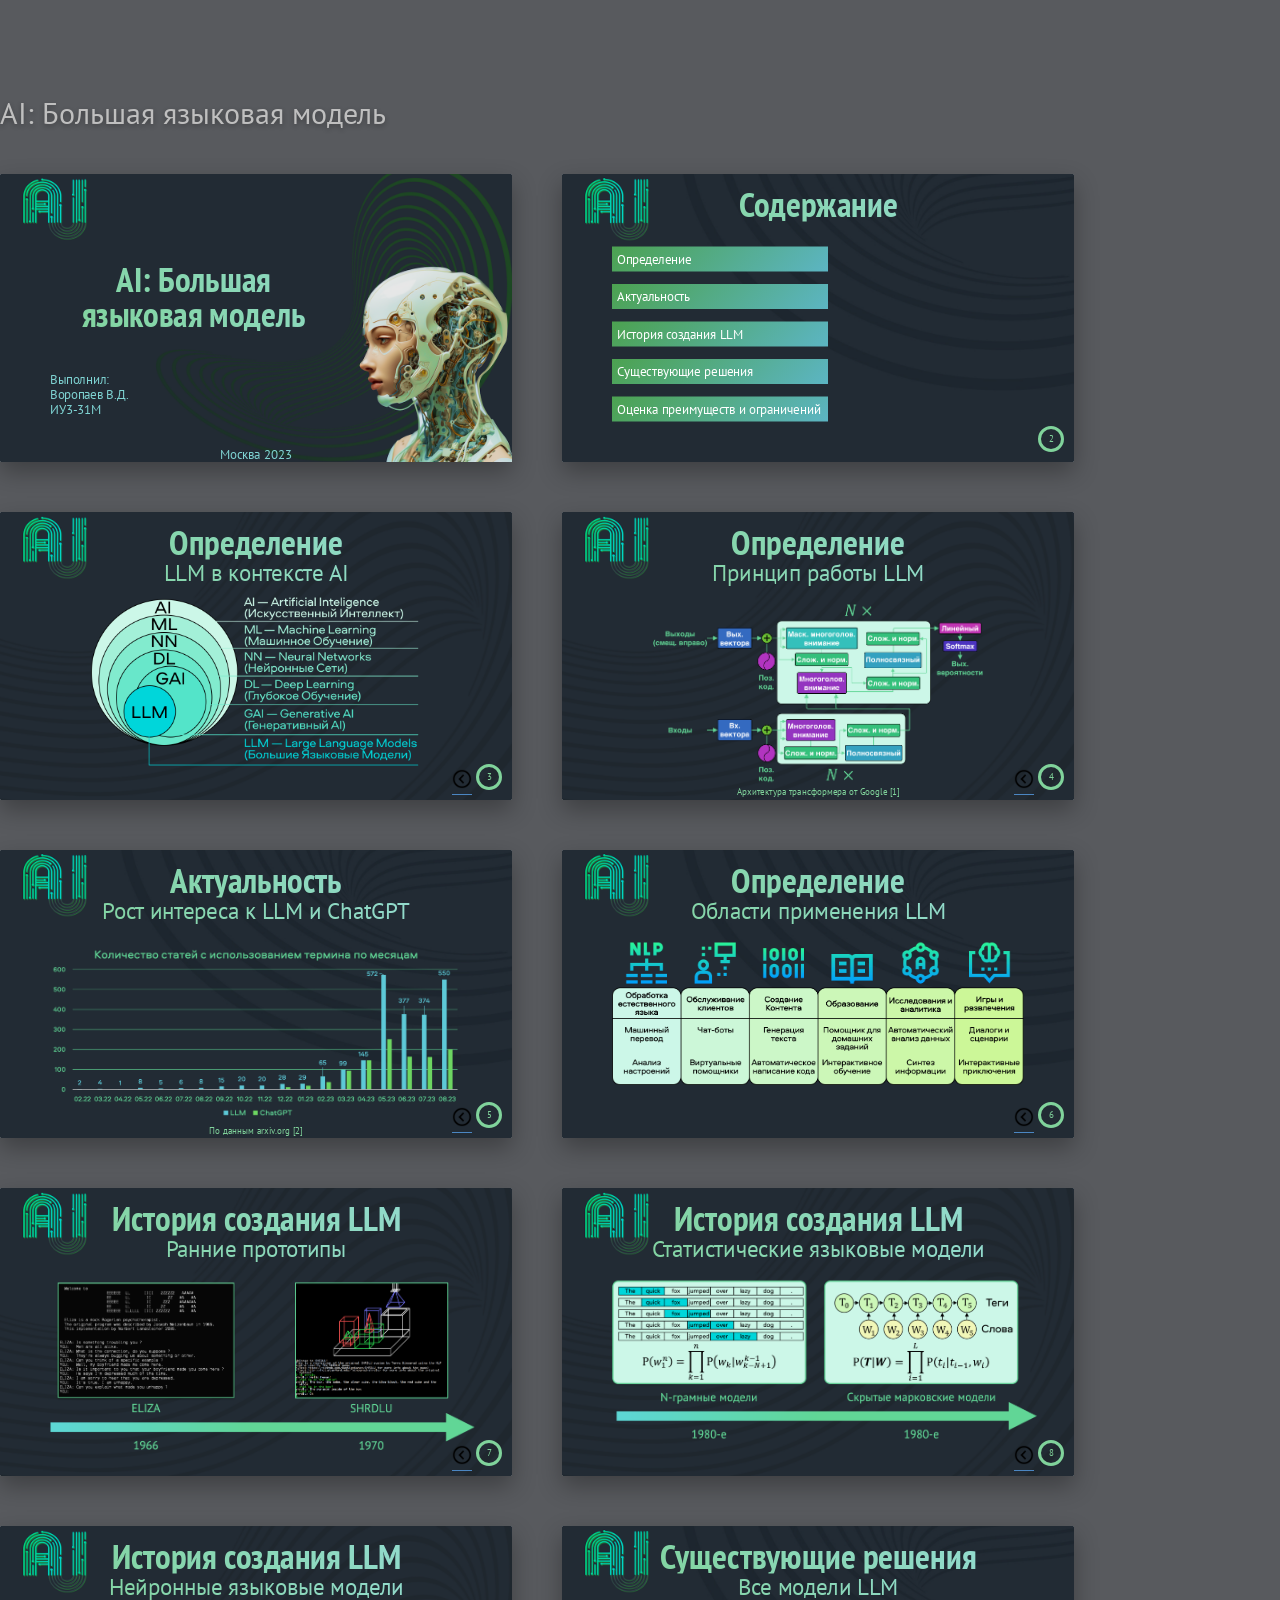
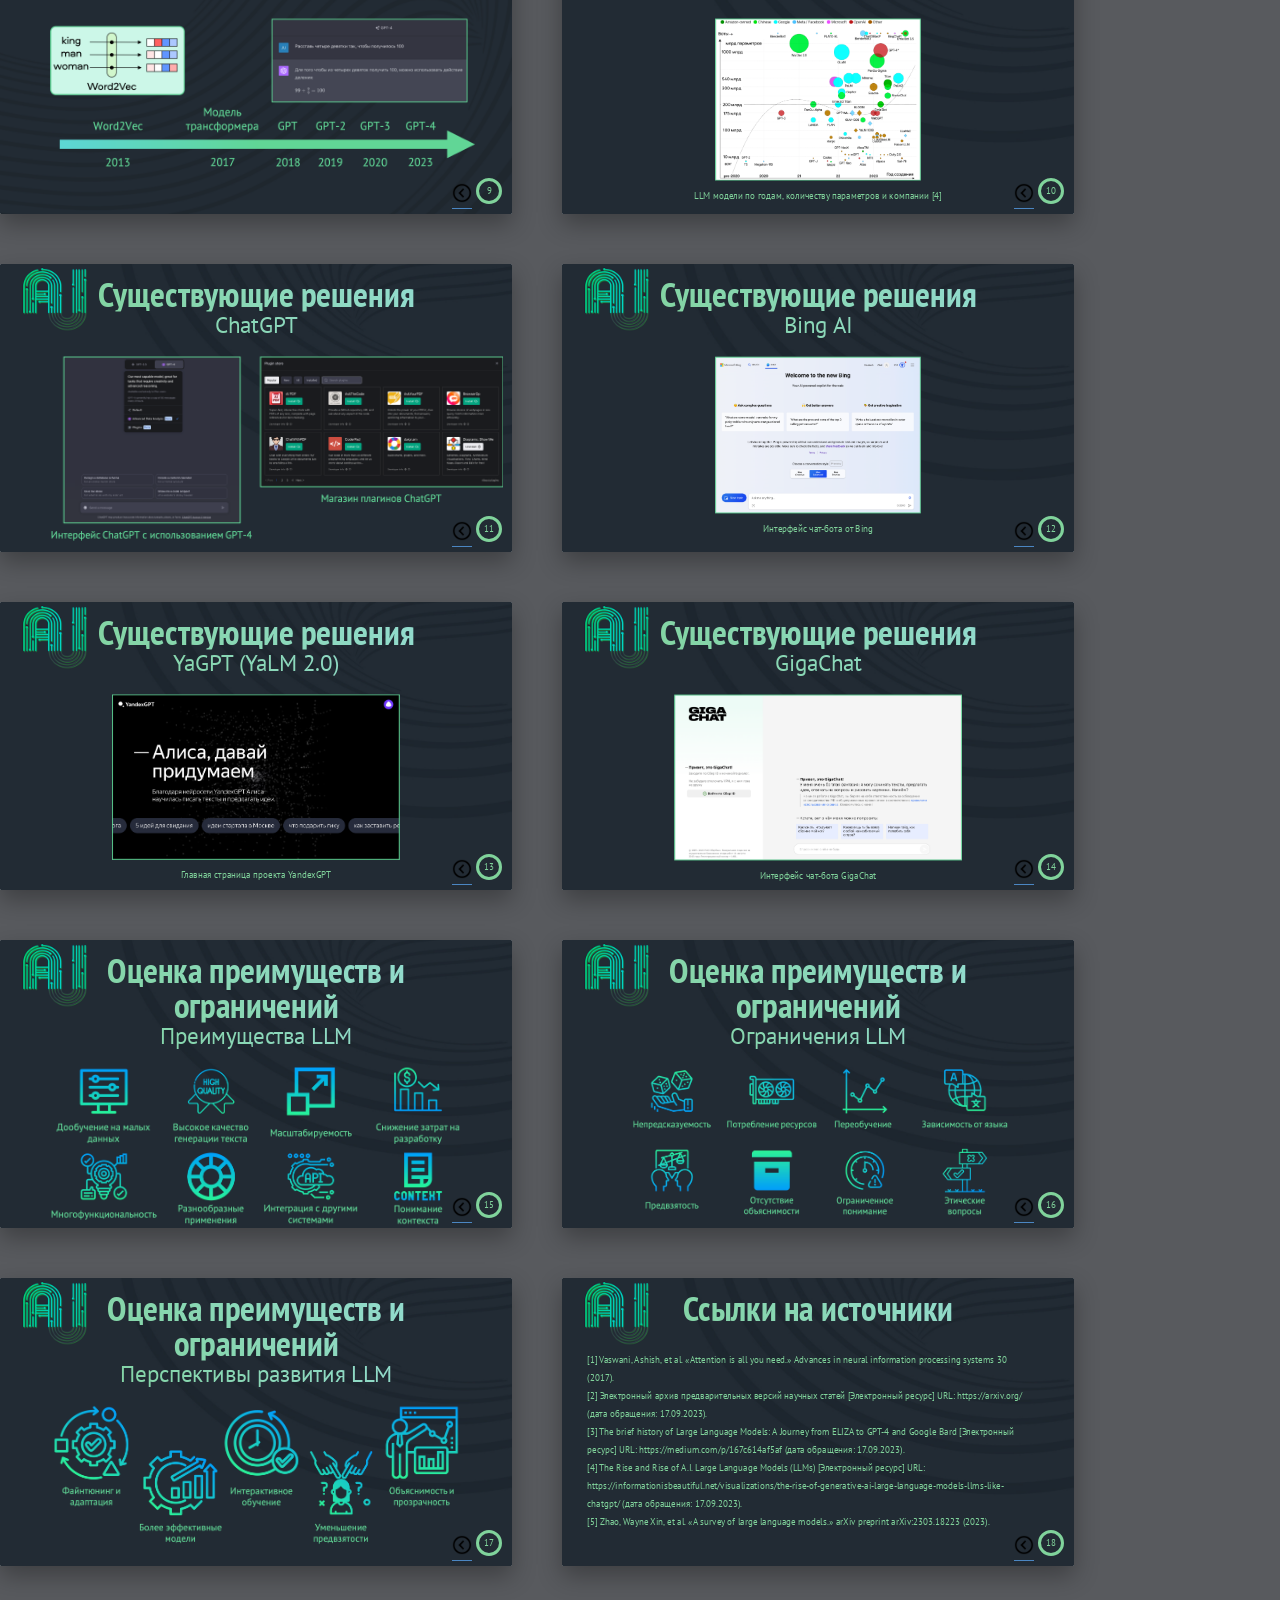
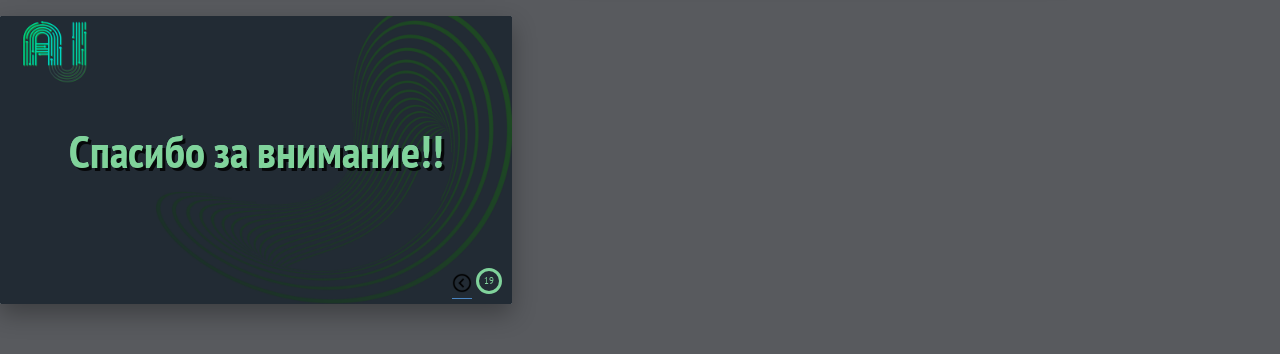
==== commit fa6dd983: "Updates" ====
--- a/index.html
+++ b/index.html
@@ -4,11 +4,7 @@
     <meta charset="utf-8">
     <meta name="viewport" content="width=device-width, initial-scale=1, viewport-fit=cover">
     <title>Shower Presentation Engine</title>
-<<<<<<< HEAD
-    <link rel="stylesheet" href="node_modules/@shower/ribbon/styles/styles.css">
-=======
     <link rel="stylesheet" href="shower/themes/ribbon/styles/styles.css">
->>>>>>> 948e20f2666b6551ec69f3cc60f2765afc953480
     <link rel="stylesheet" href="styles.css"> <!-- Подключение внешнего файла стилей -->
 </head>
 <body class="shower list">
@@ -161,7 +157,6 @@
         <div class="slide-number">8</div>
         <a id="backButton" class="back-button" href="#cover2"><img class="button" src="pictures/button.png"></a>
     </section>
-<<<<<<< HEAD
 
     <section class="slide" id="cover">
         <h2>История создания LLM</h2>
@@ -344,192 +339,7 @@
 
     <!-- <div class="progress"></div> -->
 
-    <script src="node_modules/@shower/core/dist/shower.js"></script>
-=======
-
-    <section class="slide" id="cover">
-        <h2>История создания LLM</h2>
-        <h4>Нейронные языковые модели</h4>
-        <figure>
-            <img class="cover" src="pictures/bg_3.png">
-        </figure>
-        <div class="slide-image-container">
-            <figure>
-                <img class="slide-image-3" src="pictures/5.png">
-            </figure>
-        </div>
-        <!-- Кружок с номером слайда -->
-        <div class="slide-number">9</div>
-        <a id="backButton" class="back-button" href="#cover2"><img class="button" src="pictures/button.png"></a>
-    </section>
-
-        <section class="slide" id="cover10">
-        <h2>Существующие решения</h2>
-        <h4>Все модели LLM</h4>
-        <figure>
-            <img class="cover" src="pictures/bg_2.png">
-        </figure>
-        <div class="slide-image-container">
-            <figure>
-                <img class="slide-image-4" src="pictures/8.png">
-            </figure>
-            <p class="image-caption">LLM модели по годам, количеству параметров и компании [4]</p>
-        </div>
-        <!-- Кружок с номером слайда -->
-        <div class="slide-number">10</div>
-        <a id="backButton" class="back-button" href="#cover2"><img class="button" src="pictures/button.png"></a>
-    </section>
-
-    <section class="slide" id="cover">
-        <h2>Существующие решения</h2>
-        <h4>ChatGPT</h4>
-        <figure>
-            <img class="cover" src="pictures/bg_2.png">
-        </figure>
-        <div class="slide-image-container">
-            <figure>
-                <img class="slide-image-3" src="pictures/10.png">
-            </figure>
-        </div>
-        <!-- Кружок с номером слайда -->
-        <div class="slide-number">11</div>
-        <a id="backButton" class="back-button" href="#cover2"><img class="button" src="pictures/button.png"></a>
-    </section>
-
-    <section class="slide" id="cover">
-        <h2>Существующие решения</h2>
-        <h4>Bing AI</h4>
-        <figure>
-            <img class="cover" src="pictures/bg_2.png">
-        </figure>
-        <div class="slide-image-container">
-            <figure>
-                <img class="slide-image-4" src="pictures/11.png">
-            </figure>
-            <p class="image-caption">Интерфейс чат-бота от Bing</p>
-        </div>
-        <!-- Кружок с номером слайда -->
-        <div class="slide-number">12</div>
-        <a id="backButton" class="back-button" href="#cover2"><img class="button" src="pictures/button.png"></a>
-    </section>
-
-    <section class="slide" id="cover">
-        <h2>Существующие решения</h2>
-        <h4>YaGPT (YaLM 2.0)</h4>
-        <figure>
-            <img class="cover" src="pictures/bg_2.png">
-        </figure>
-        <div class="slide-image-container">
-            <figure>
-                <img class="slide-image-5" src="pictures/12.png">
-            </figure>
-            <p class="image-caption">Главная страница проекта YandexGPT</p>
-        </div>
-        <!-- Кружок с номером слайда -->
-        <div class="slide-number">13</div>
-        <a id="backButton" class="back-button" href="#cover2"><img class="button" src="pictures/button.png"></a>
-    </section>
-
-    <section class="slide" id="cover">
-        <h2>Существующие решения</h2>
-        <h4>GigaChat</h4>
-        <figure>
-            <img class="cover" src="pictures/bg_2.png">
-        </figure>
-        <div class="slide-image-container">
-            <figure>
-                <img class="slide-image-5" src="pictures/13.png">
-            </figure>
-            <p class="image-caption">Интерфейс чат-бота GigaChat</p>
-        </div>
-        <!-- Кружок с номером слайда -->
-        <div class="slide-number">14</div>
-        <a id="backButton" class="back-button" href="#cover2"><img class="button" src="pictures/button.png"></a>
-    </section>
-
-    <section class="slide" id="cover15">
-        <h2>Оценка преимуществ и ограничений</h2>
-        <h4>Преимущества LLM</h4>
-        <figure>
-            <img class="cover" src="pictures/bg_2.png">
-        </figure>
-        <div class="slide-image-container">
-            <figure>
-                <img class="slide-image-2" src="pictures/14.png">
-            </figure>
-        </div>
-        <!-- Кружок с номером слайда -->
-        <div class="slide-number">15</div>
-        <a id="backButton" class="back-button" href="#cover2"><img class="button" src="pictures/button.png"></a>
-    </section>
-
-    <section class="slide" id="cover">
-        <h2>Оценка преимуществ и ограничений</h2>
-        <h4>Ограничения LLM</h4>
-        <figure>
-            <img class="cover" src="pictures/bg_2.png">
-        </figure>
-        <div class="slide-image-container">
-            <figure>
-                <img class="slide-image-2" src="pictures/15.png">
-            </figure>
-        </div>
-        <!-- Кружок с номером слайда -->
-        <div class="slide-number">16</div>
-        <a id="backButton" class="back-button" href="#cover2"><img class="button" src="pictures/button.png"></a>
-    </section>
-
-    <section class="slide" id="cover">
-        <h2>Оценка преимуществ и ограничений</h2>
-        <h4>Перспективы развития LLM</h4>
-        <figure>
-            <img class="cover" src="pictures/bg_2.png">
-        </figure>
-        <div class="slide-image-container">
-            <figure>
-                <img class="slide-image-2" src="pictures/16.png">
-            </figure>
-        </div>
-        <!-- Кружок с номером слайда -->
-        <div class="slide-number">17</div>
-        <a id="backButton" class="back-button" href="#cover2"><img class="button" src="pictures/button.png"></a>
-    </section>
-
-    <section class="slide" id="cover">
-        <h2>Ссылки на источники</h2>
-        <div class="list">
-        <p>
-        [1] Vaswani, Ashish, et al. «Attention is all you need.» Advances in neural information processing systems 30 (2017).<br>
-        [2] Электронный архив предварительных версий научных статей [Электронный ресурс] URL: https://arxiv.org/ (дата обращения: 17.09.2023).<br>
-        [3] The brief history of Large Language Models: A Journey from ELIZA to GPT-4 and Google Bard [Электронный ресурс] URL: https://medium.com/p/167c614af5af (дата обращения: 17.09.2023).<br>
-        [4] The Rise and Rise of A.I. Large Language Models (LLMs) [Электронный ресурс] URL: https://informationisbeautiful.net/visualizations/the-rise-of-generative-ai-large-language-models-llms-like-chatgpt/ (дата обращения: 17.09.2023).<br>
-        [5] Zhao, Wayne Xin, et al. «A survey of large language models.» arXiv preprint arXiv:2303.18223 (2023).
-        </p>
-        </div>
-        <figure>
-            <img class="cover" src="pictures/bg_2.png">
-        </figure>
-        <!-- Кружок с номером слайда -->
-        <div class="slide-number">18</div>
-        <a id="backButton" class="back-button" href="#cover2"><img class="button" src="pictures/button.png"></a>
-    </section>
-
-    <section class="slide" id="cover_end">
-        <h2>Спасибо за внимание!!</h2>
-        <figure>
-            <img class="cover" src="pictures/bg_4.png">
-        </figure>
-        <!-- Кружок с номером слайда -->
-        <div class="slide-number">19</div>
-        <a id="backButton" class="back-button" href="#cover2"><img class="button" src="pictures/button.png"></a>
-    </section>
-
-
-
-    <!-- <div class="progress"></div> -->
-
     <script src="shower/shower.js"></script>
->>>>>>> 948e20f2666b6551ec69f3cc60f2765afc953480
 
 </body>
 </html>
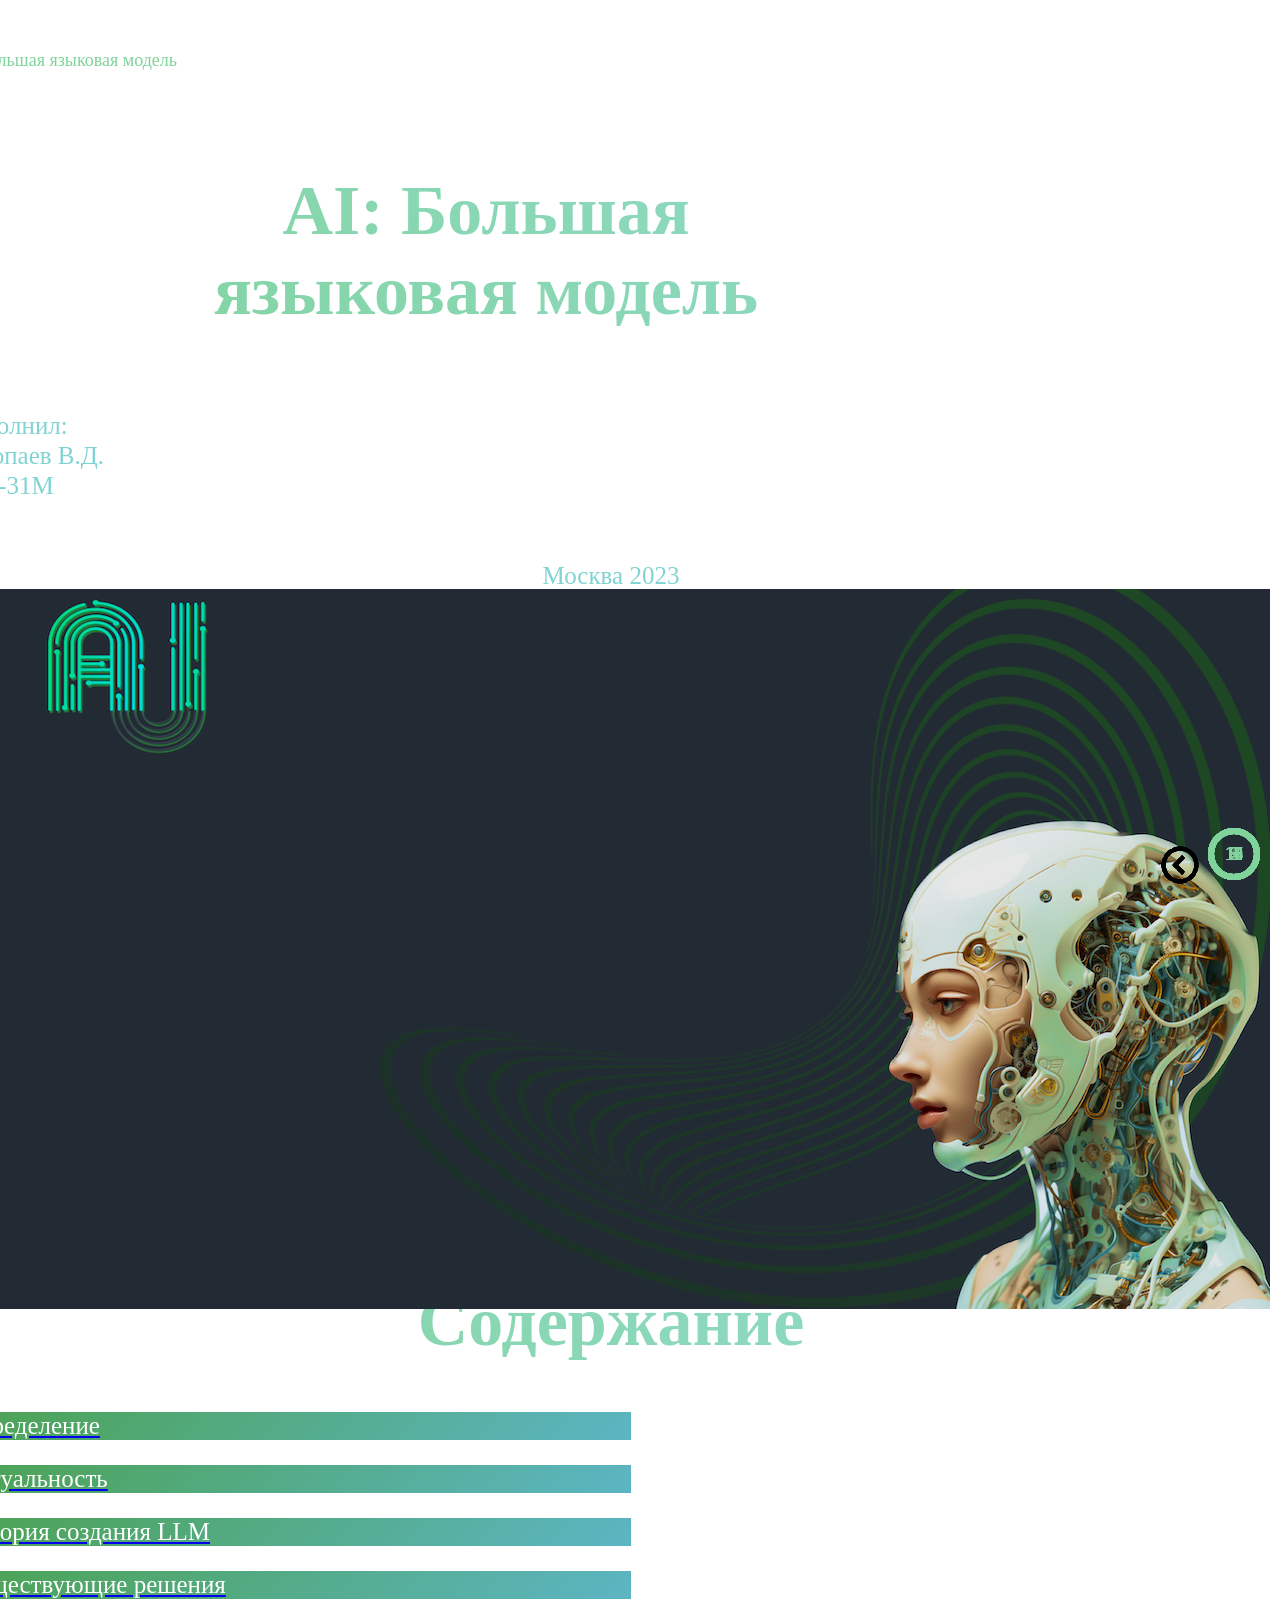
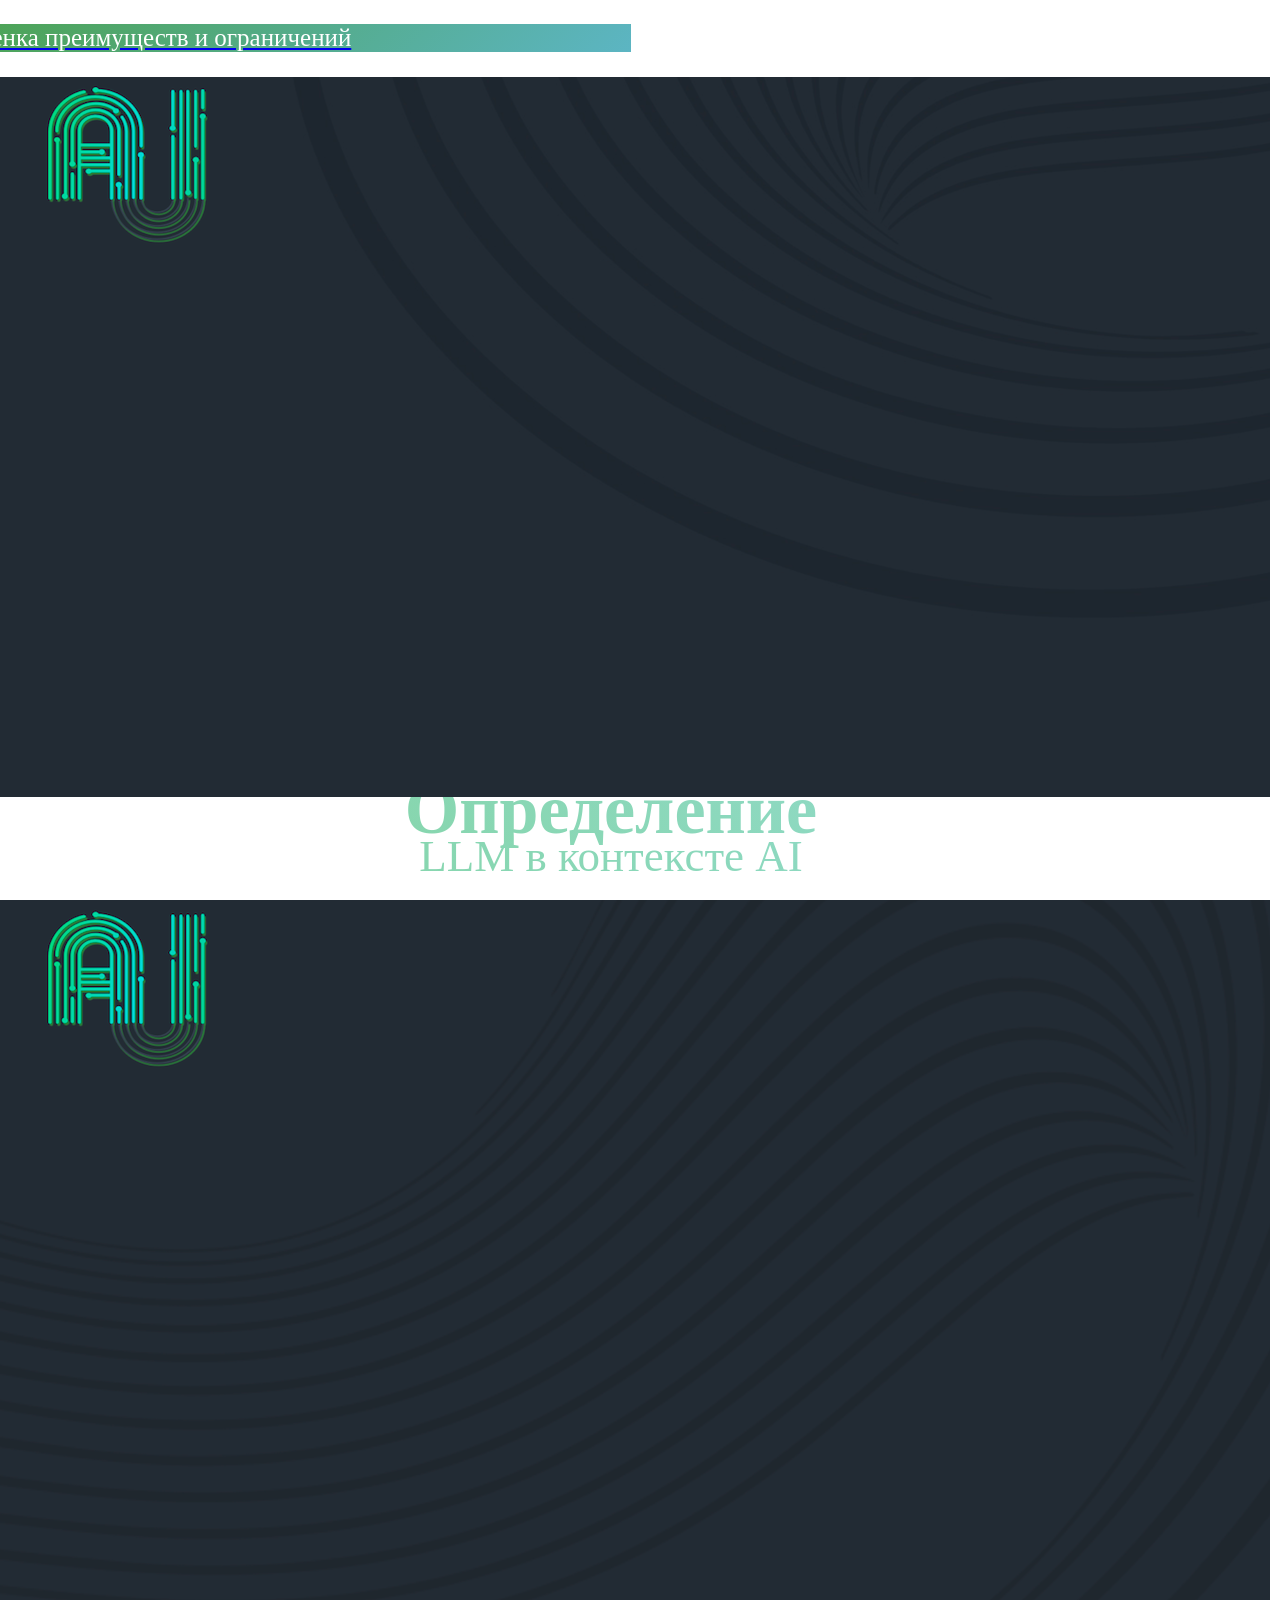
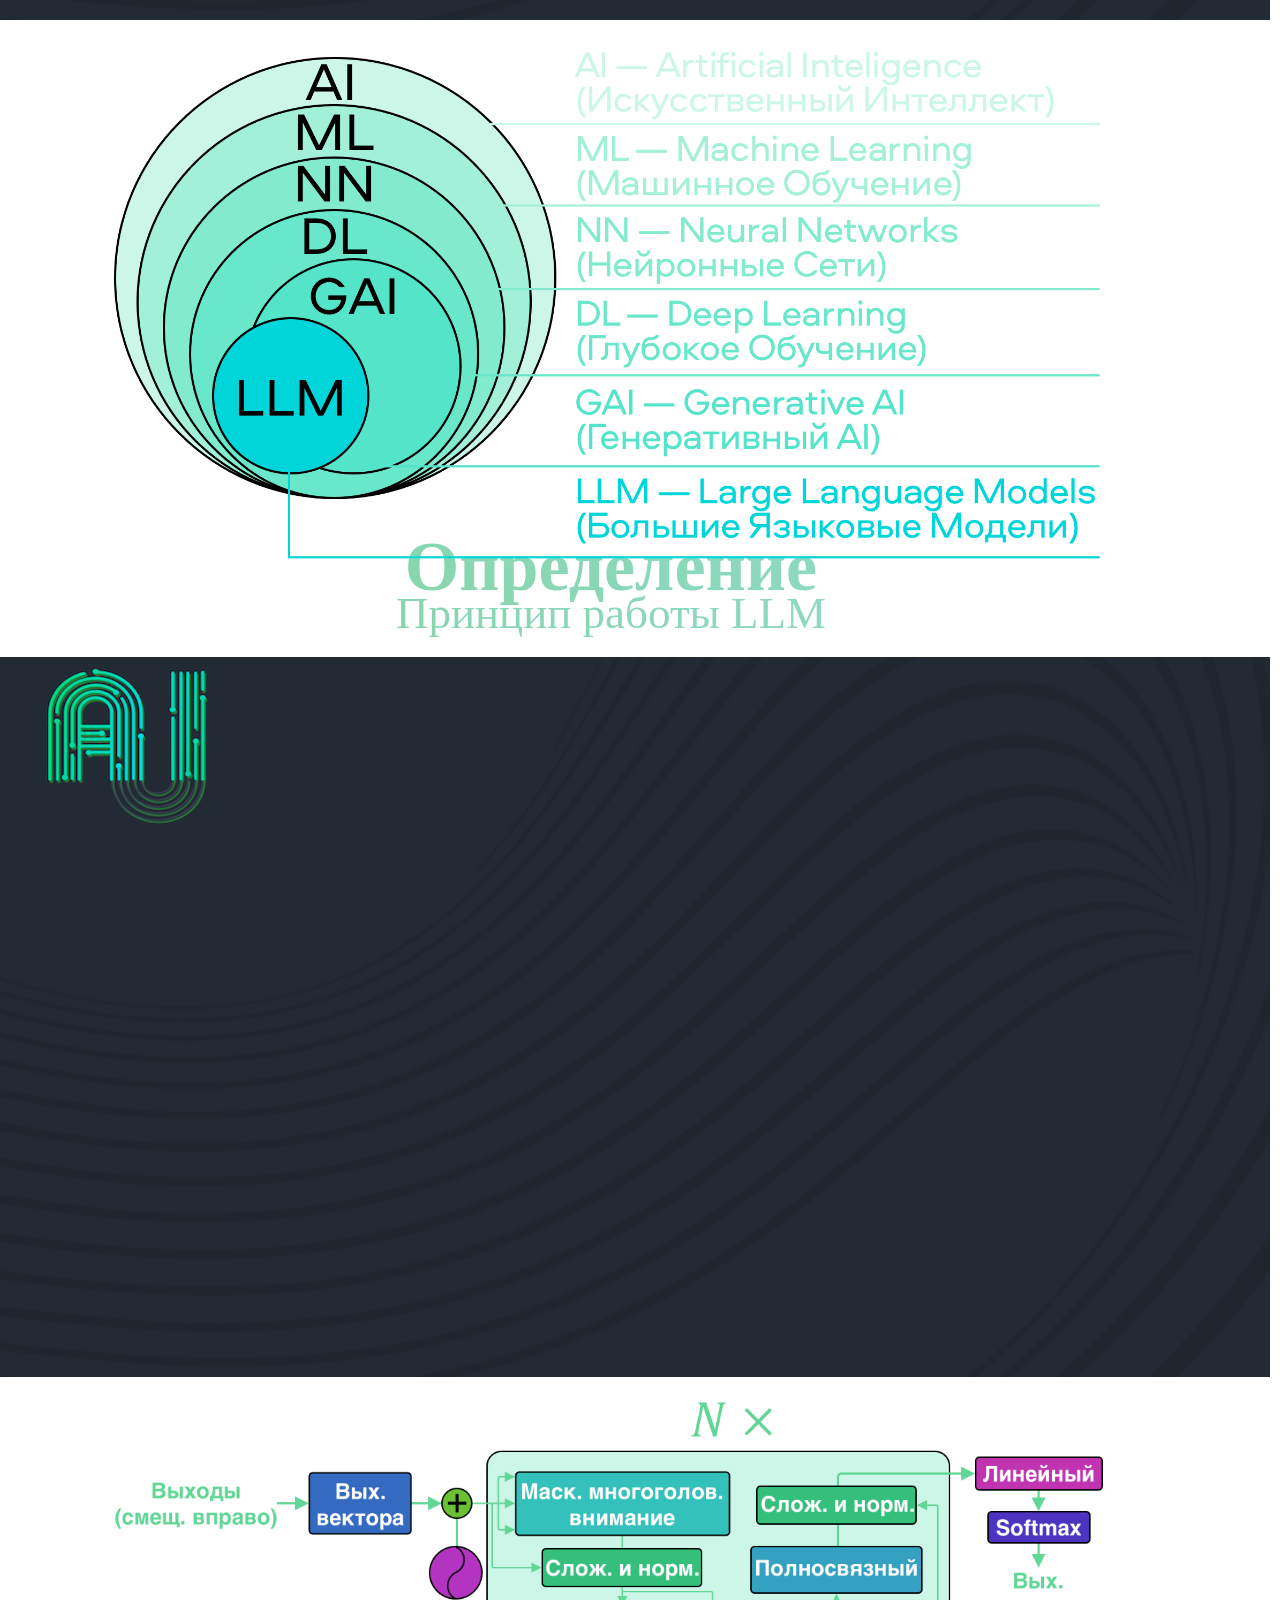
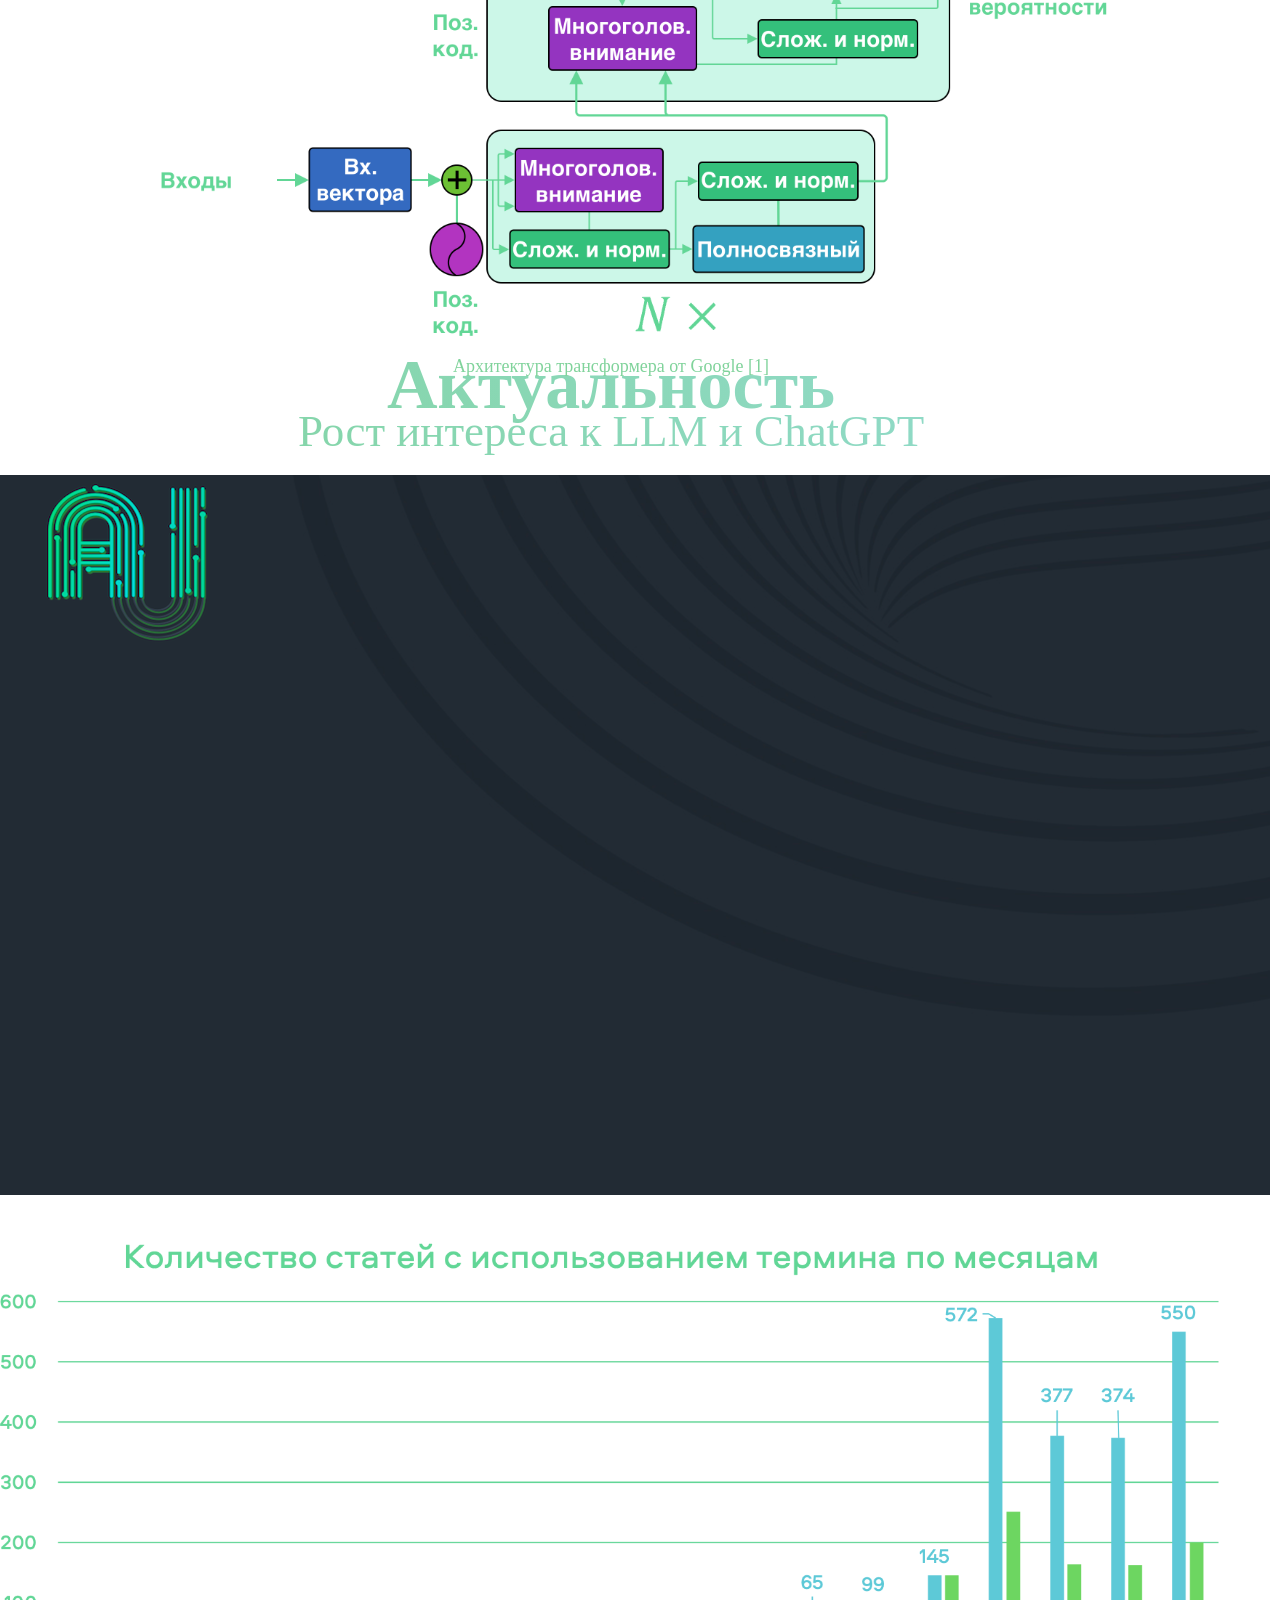
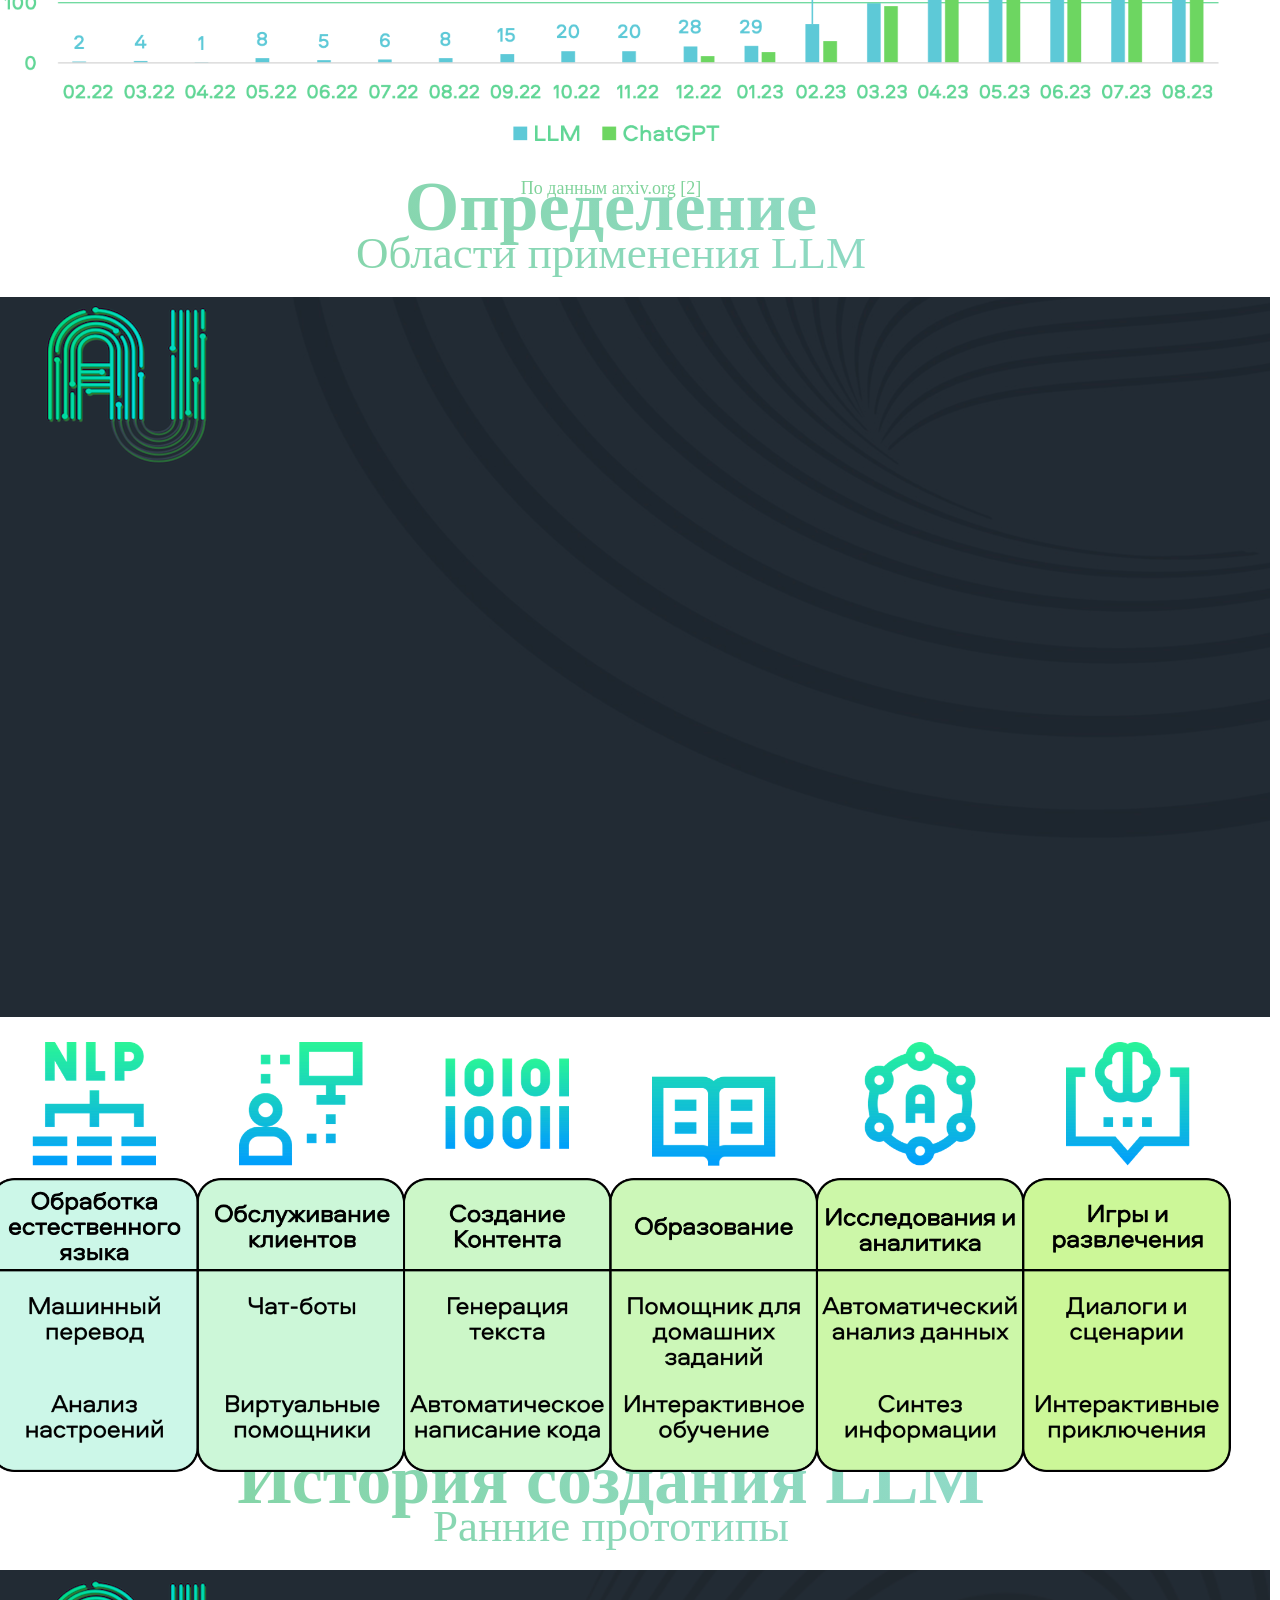
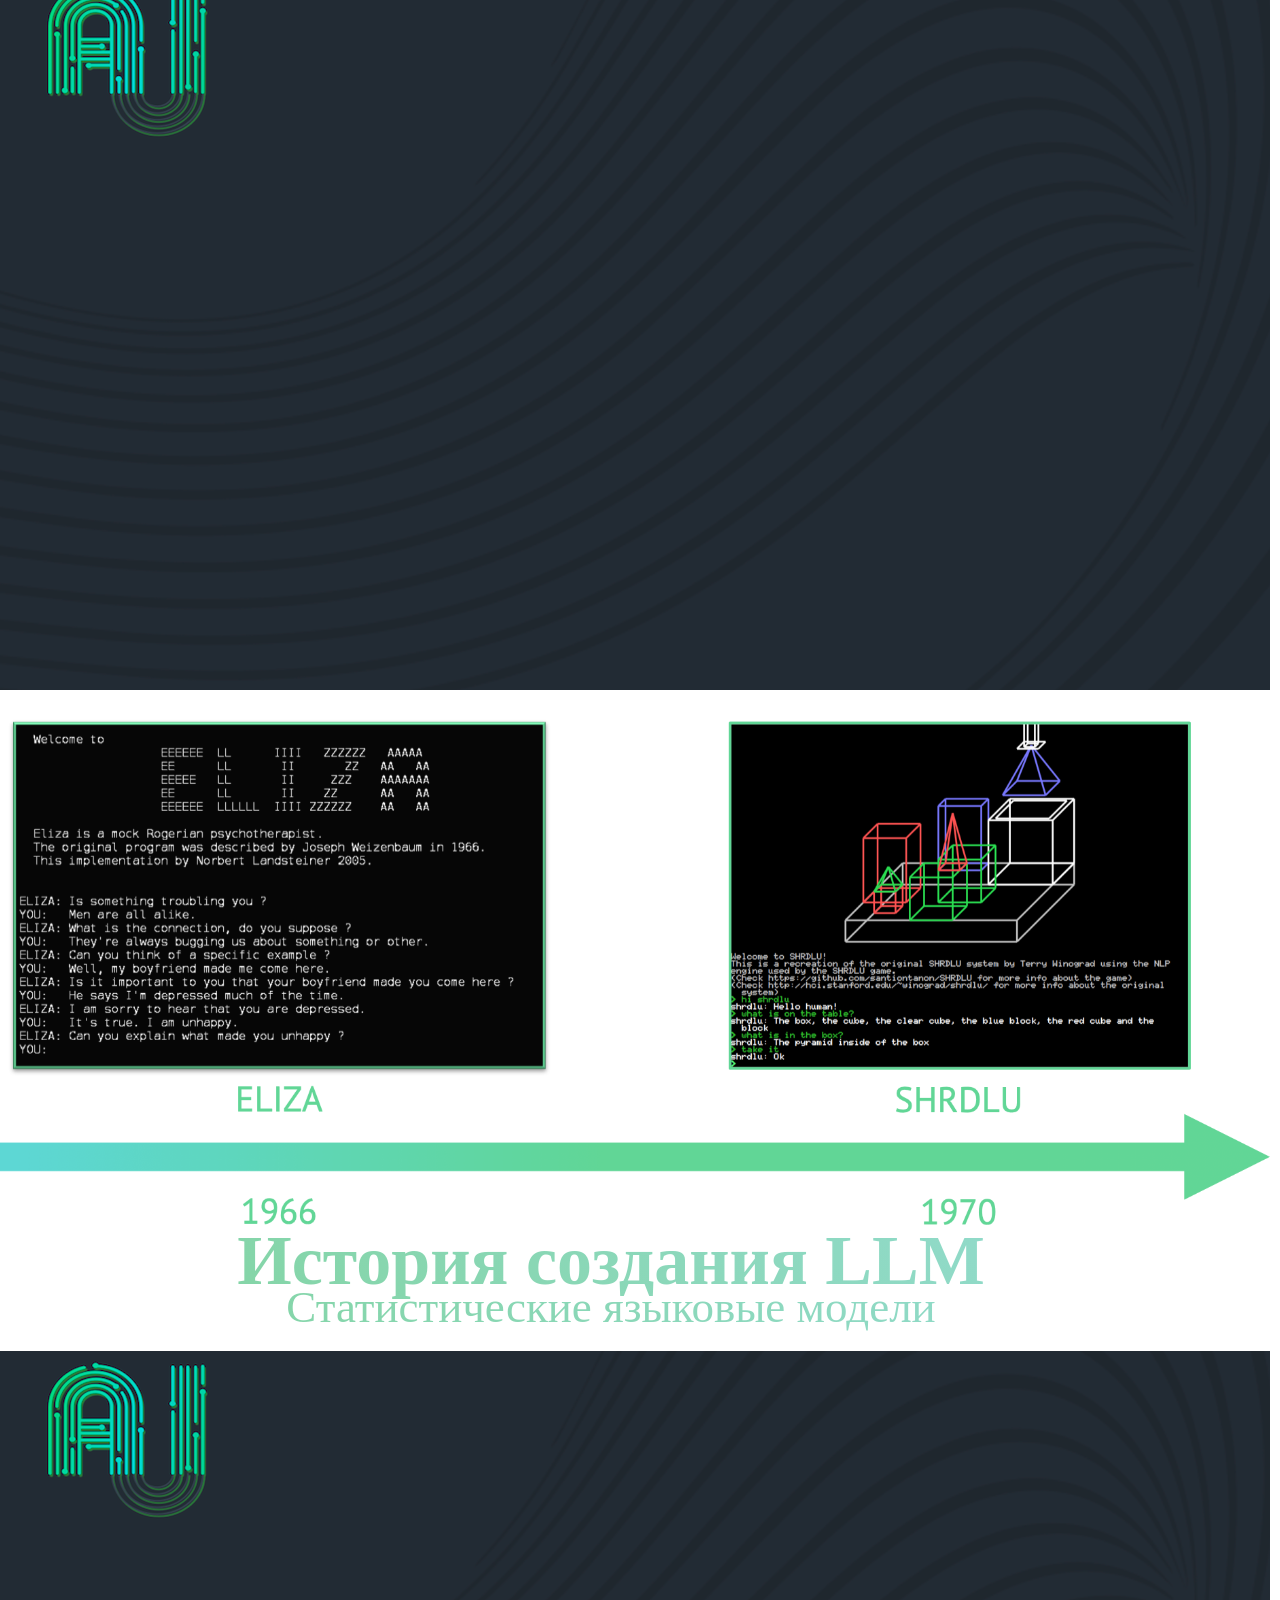
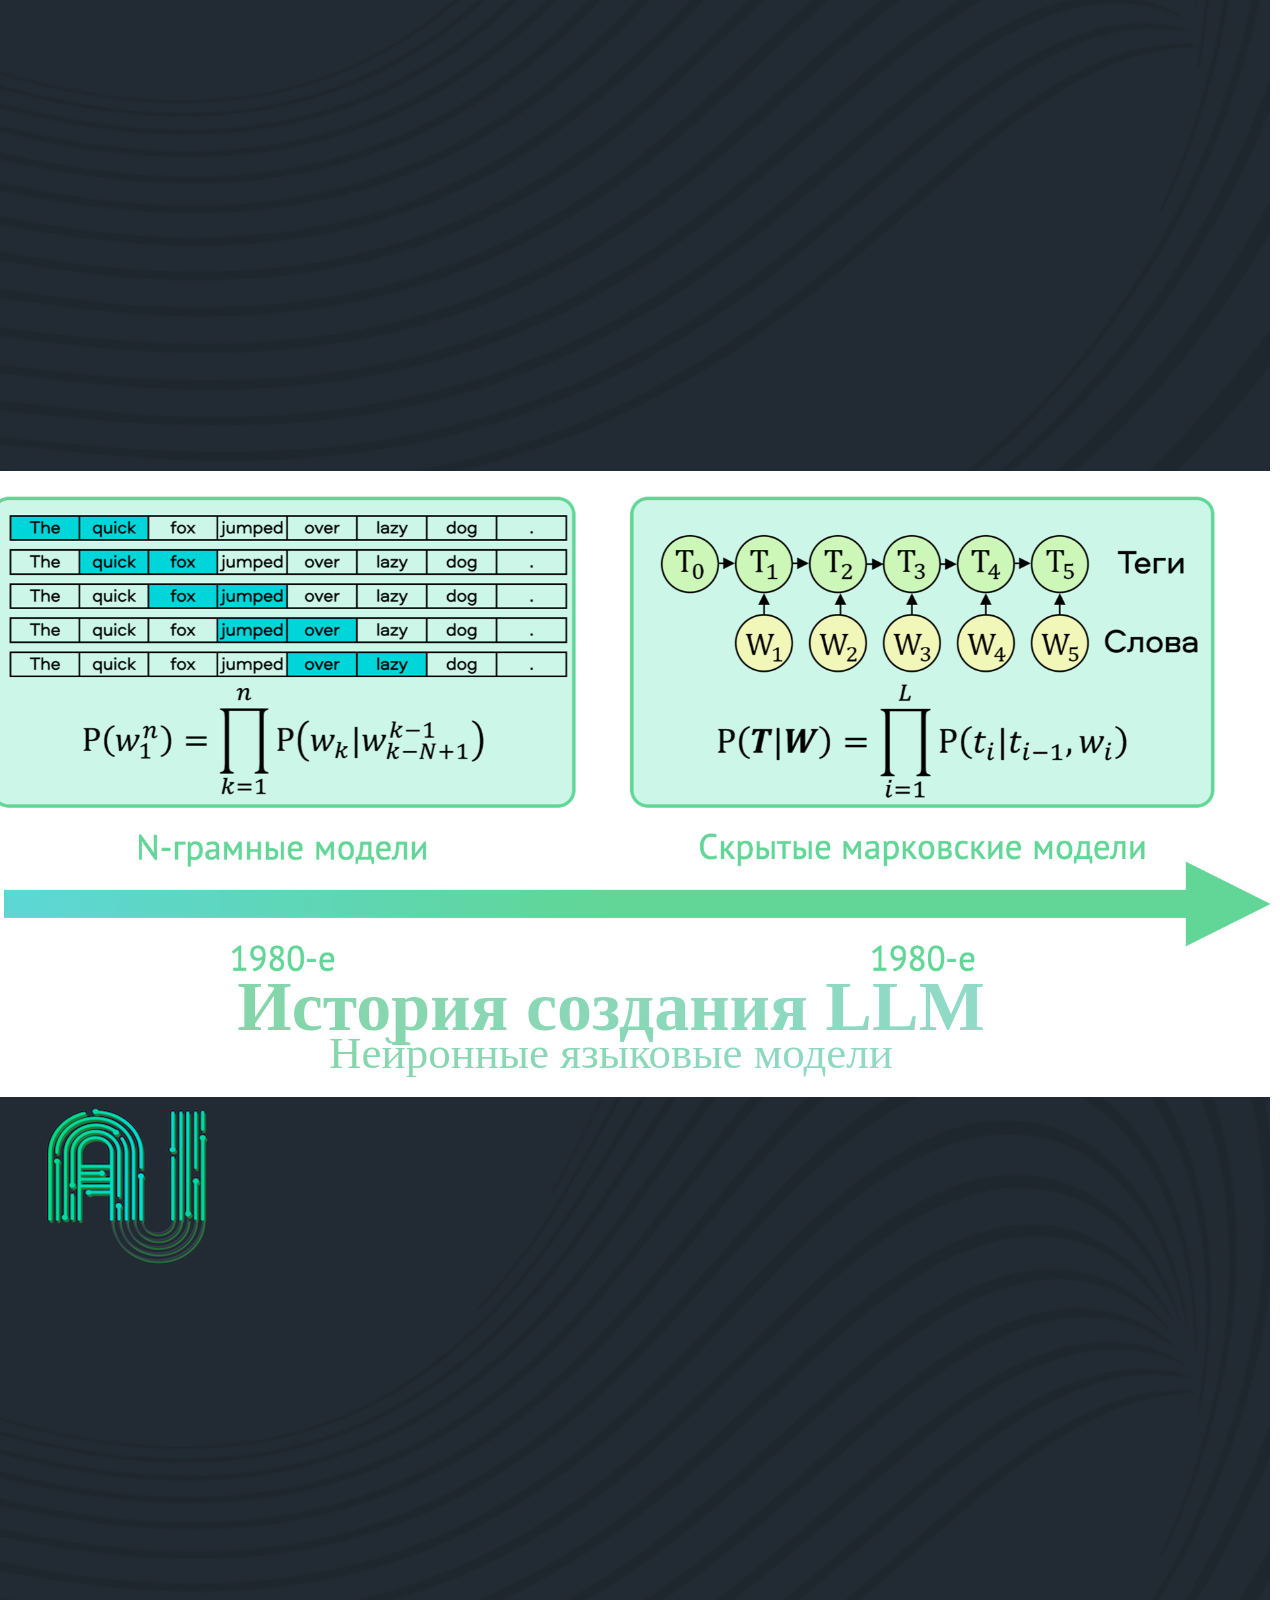
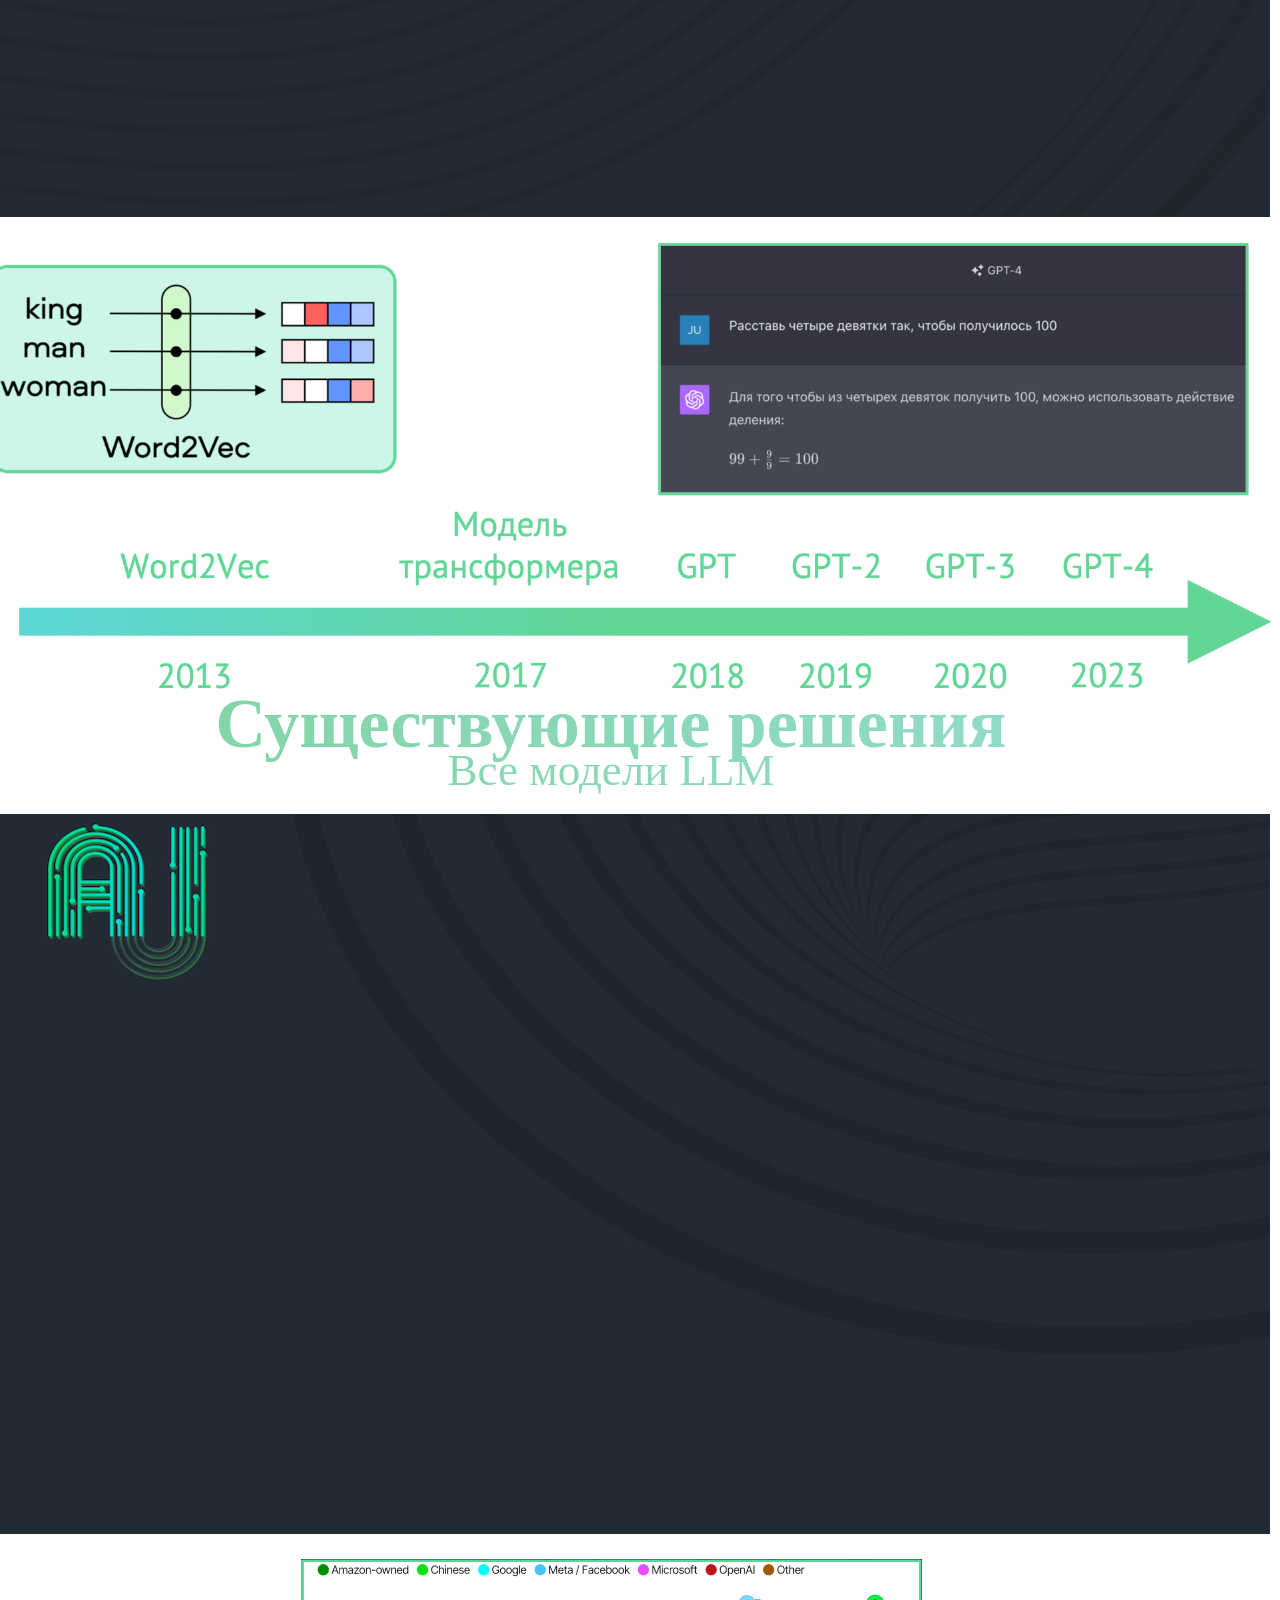
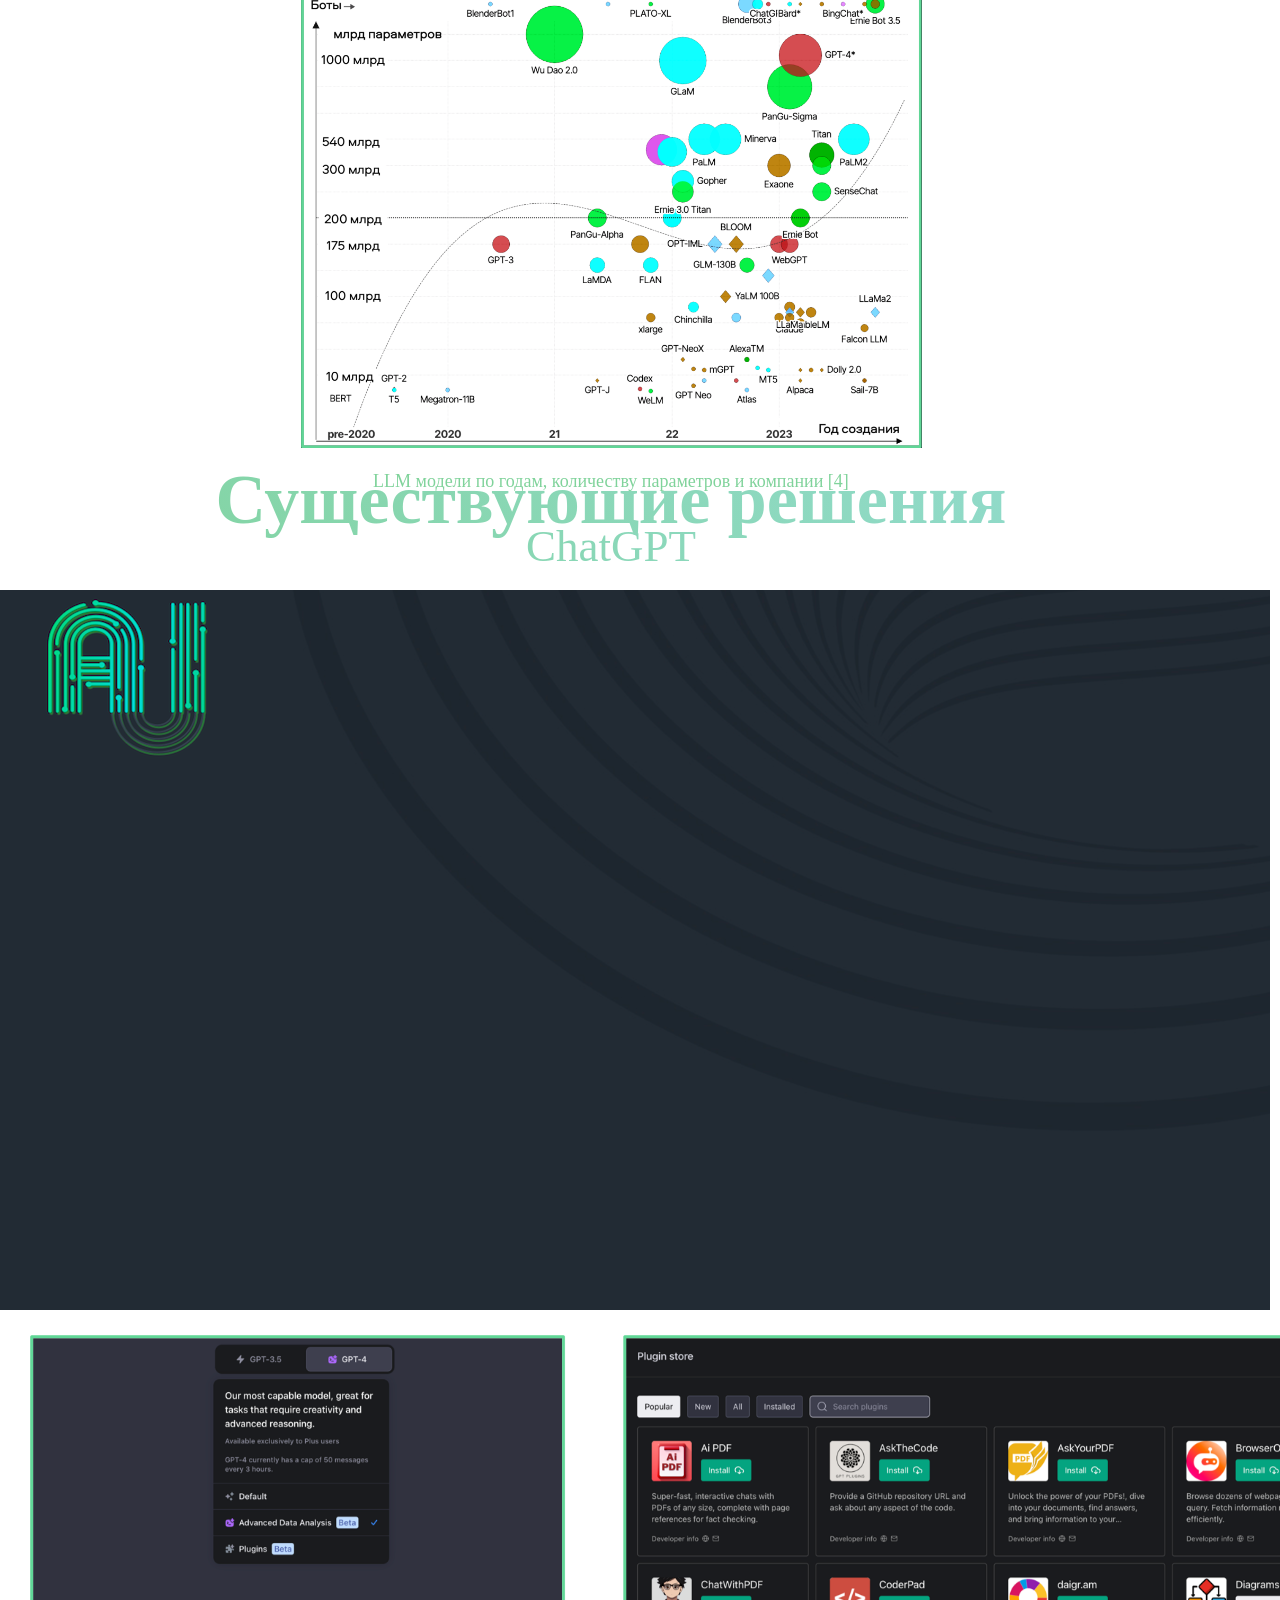
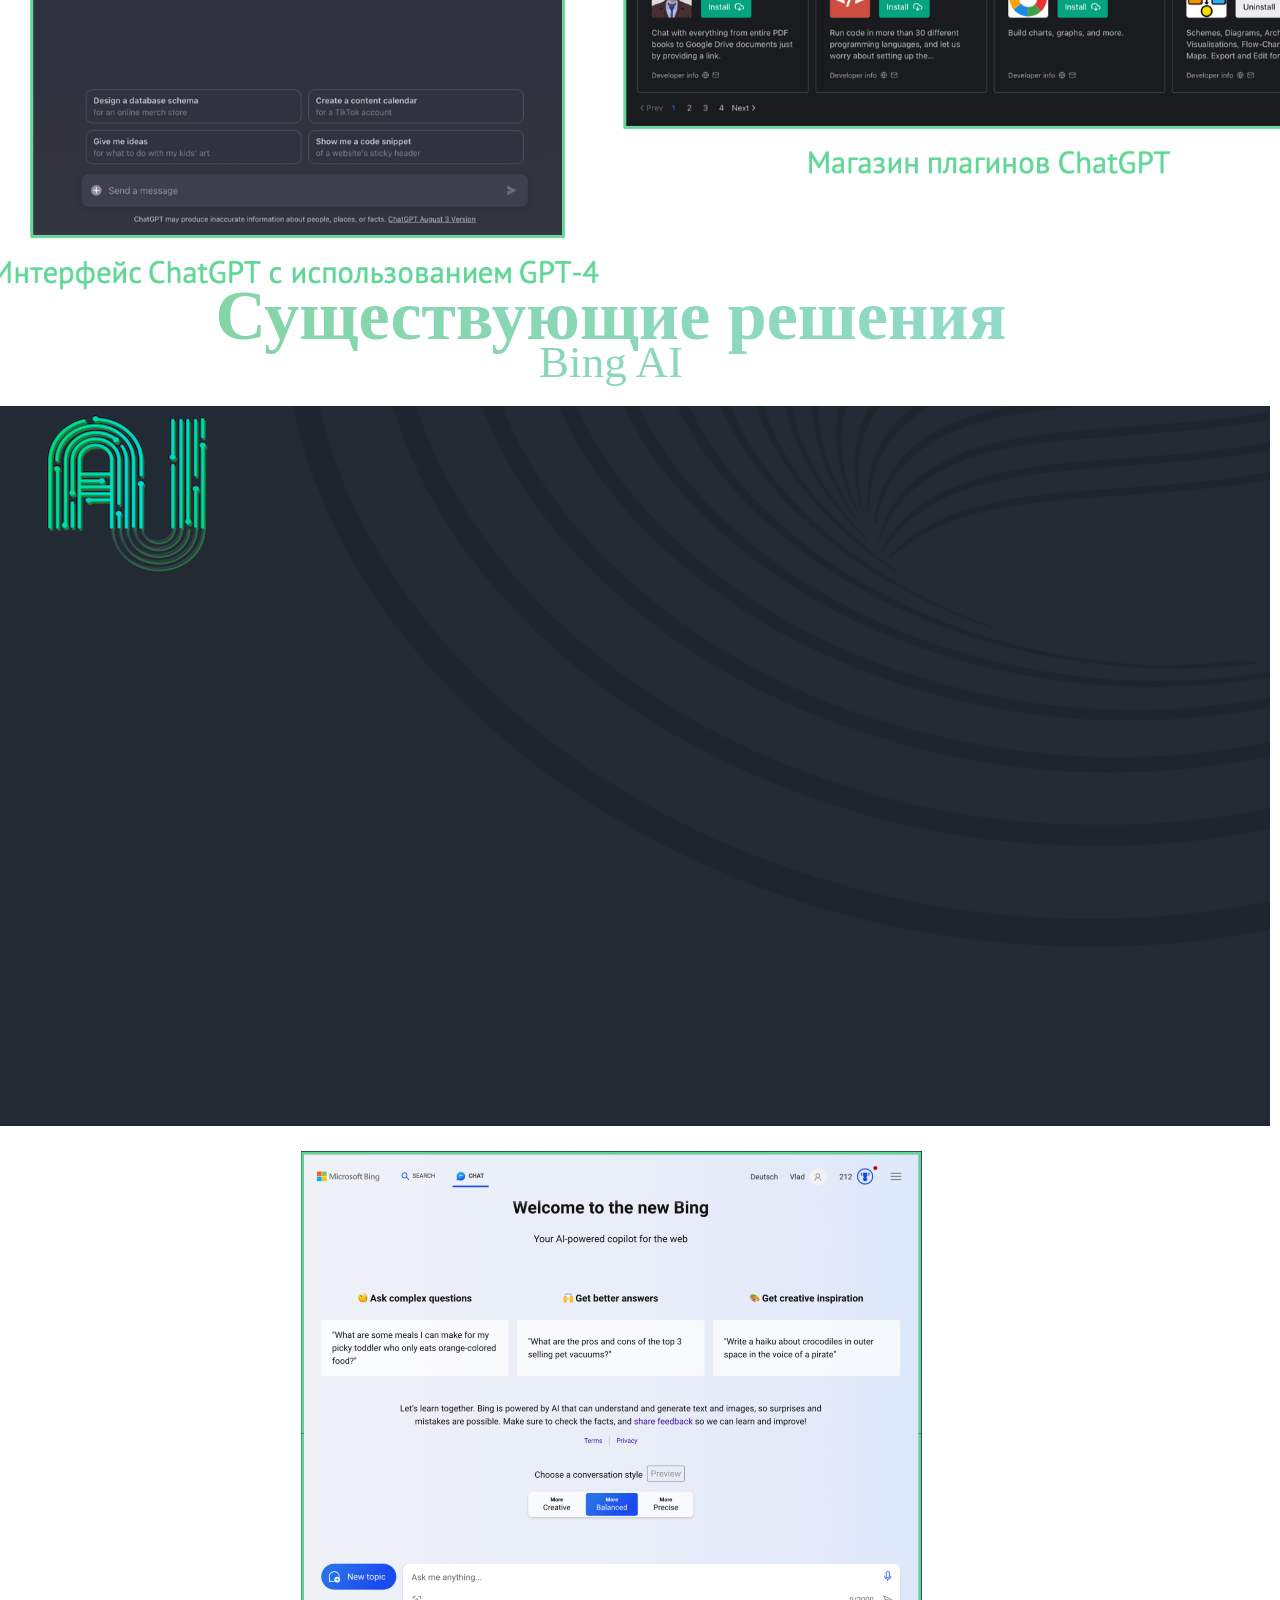
==== commit 3f6ddd43: "+" ====
--- a/index.html
+++ b/index.html
@@ -4,7 +4,7 @@
     <meta charset="utf-8">
     <meta name="viewport" content="width=device-width, initial-scale=1, viewport-fit=cover">
     <title>Shower Presentation Engine</title>
-    <link rel="stylesheet" href="shower/themes/ribbon/styles/styles.css">
+    <link rel="stylesheet" href="node_modules/@shower/ribbon/styles/styles.css">
     <link rel="stylesheet" href="styles.css"> <!-- Подключение внешнего файла стилей -->
 </head>
 <body class="shower list">
@@ -339,7 +339,7 @@
 
     <!-- <div class="progress"></div> -->
 
-    <script src="shower/shower.js"></script>
+    <script src="node_modules/@shower/core/dist/shower.js"></script>
 
 </body>
 </html>
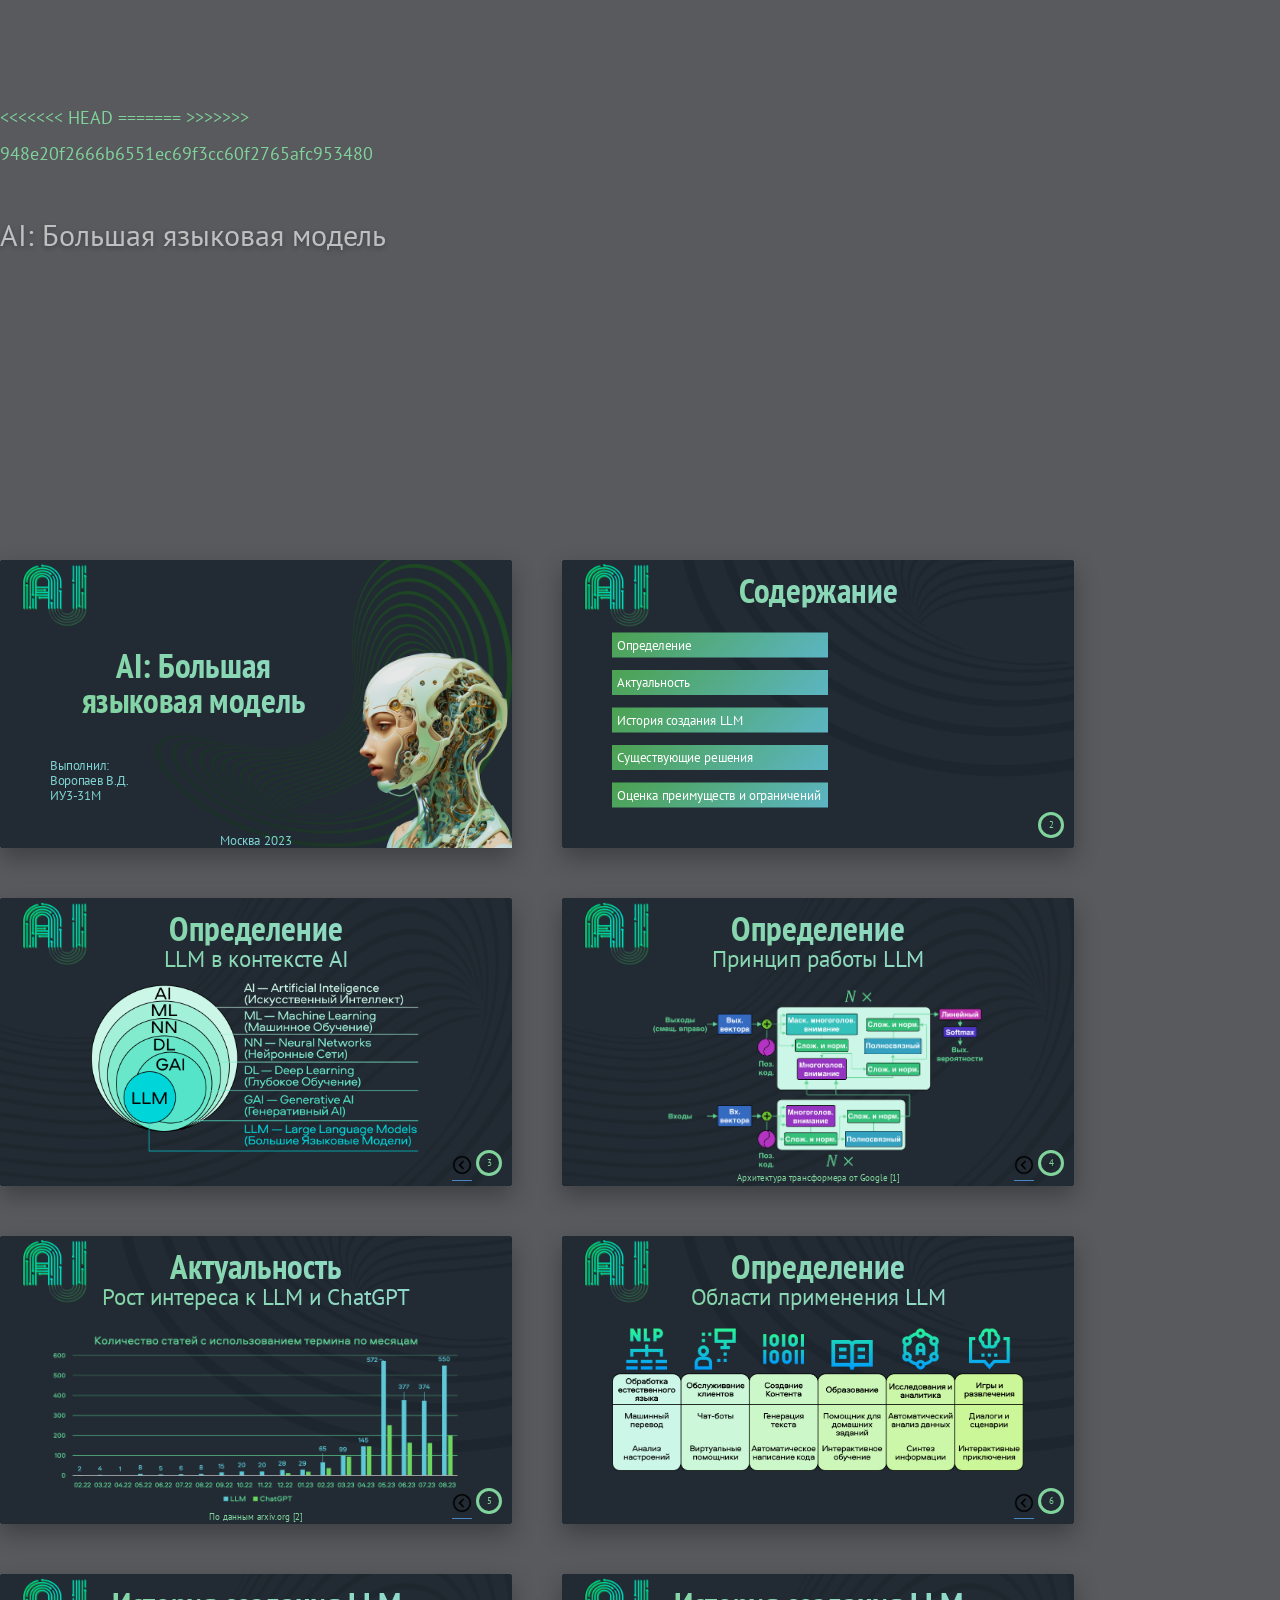
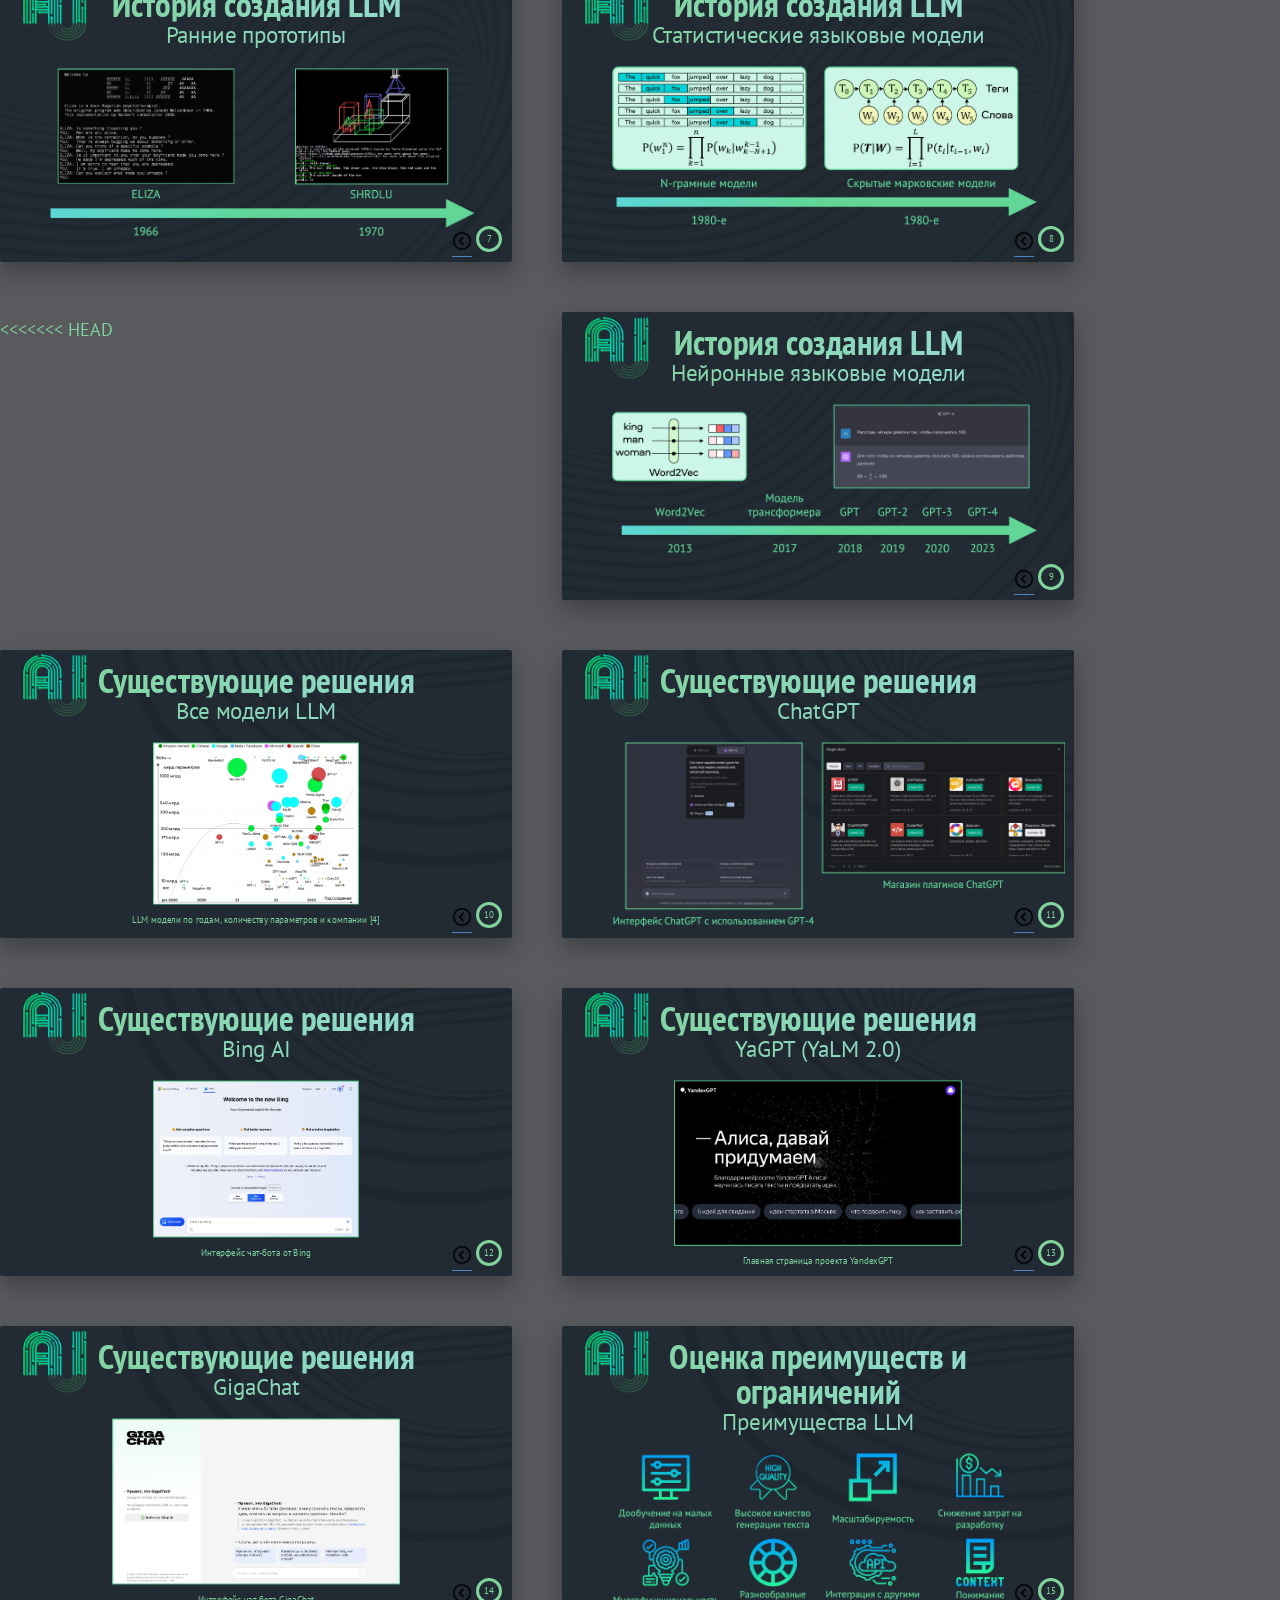
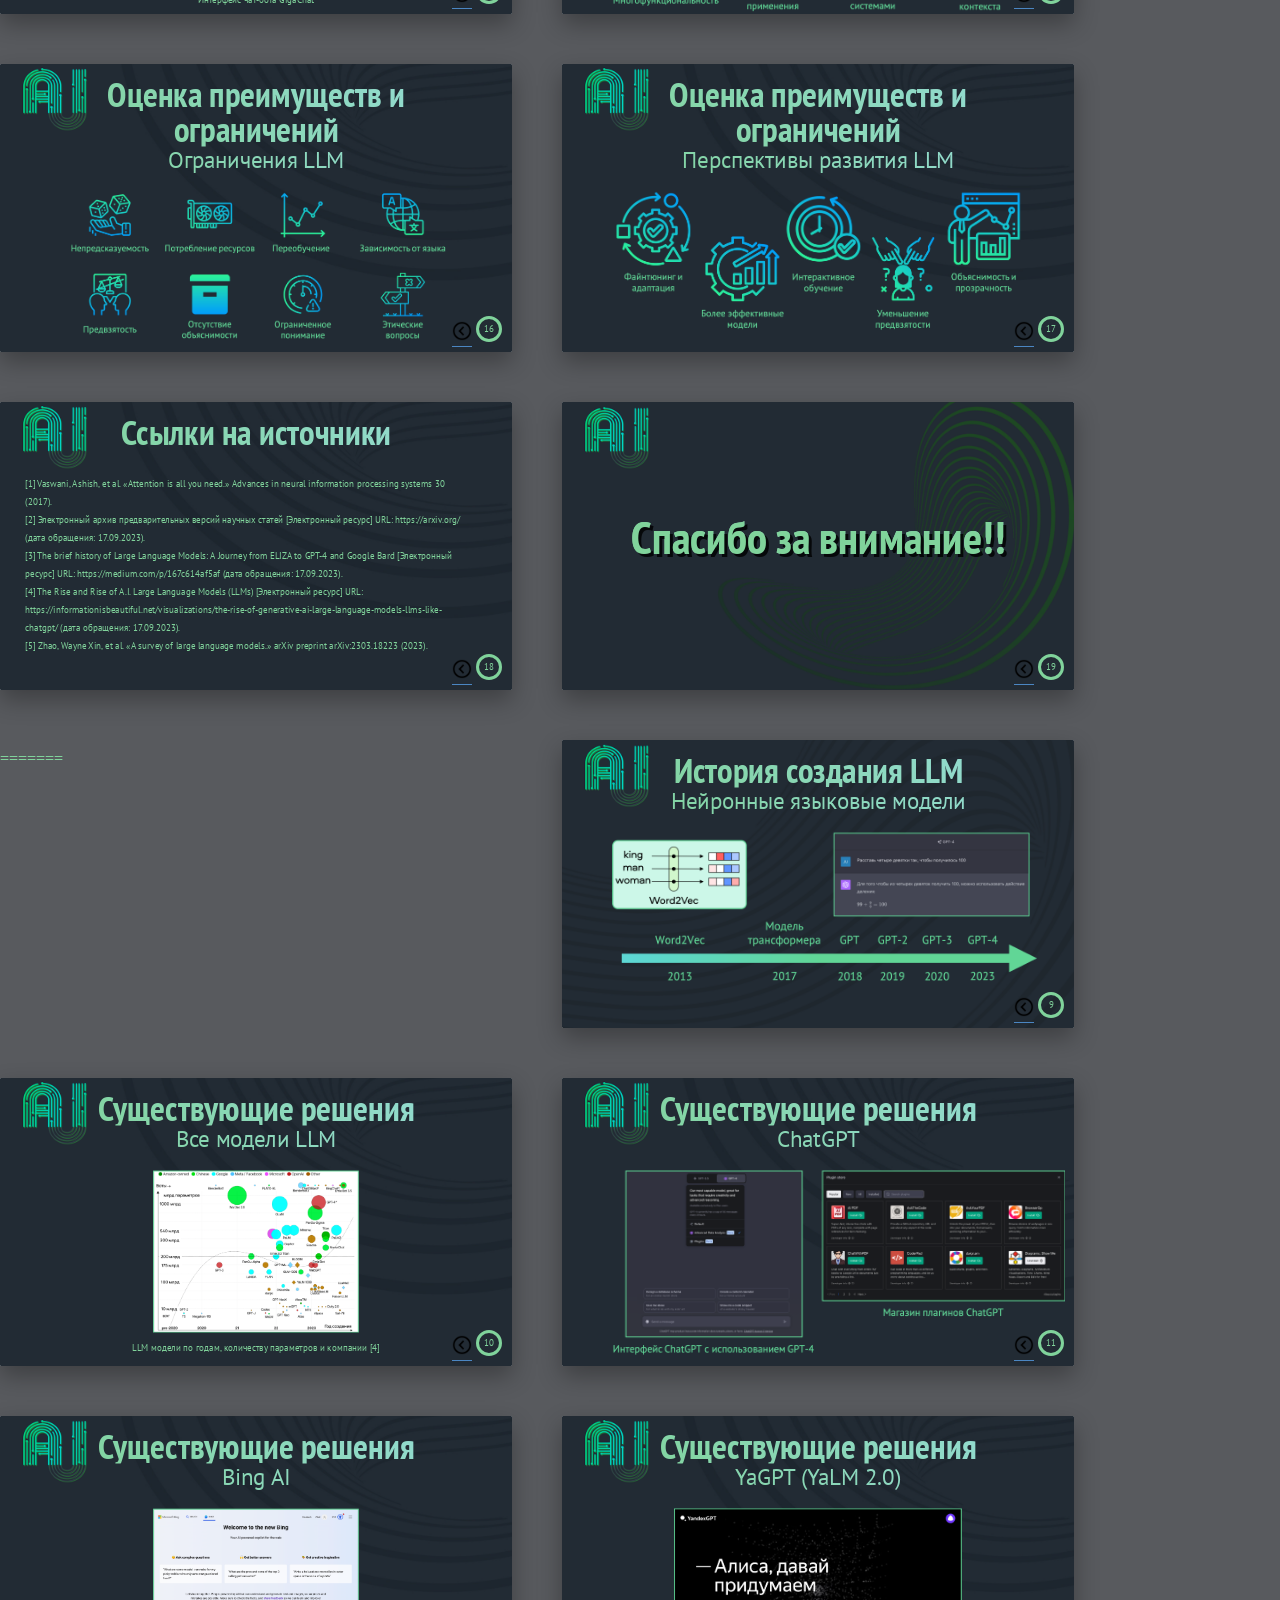
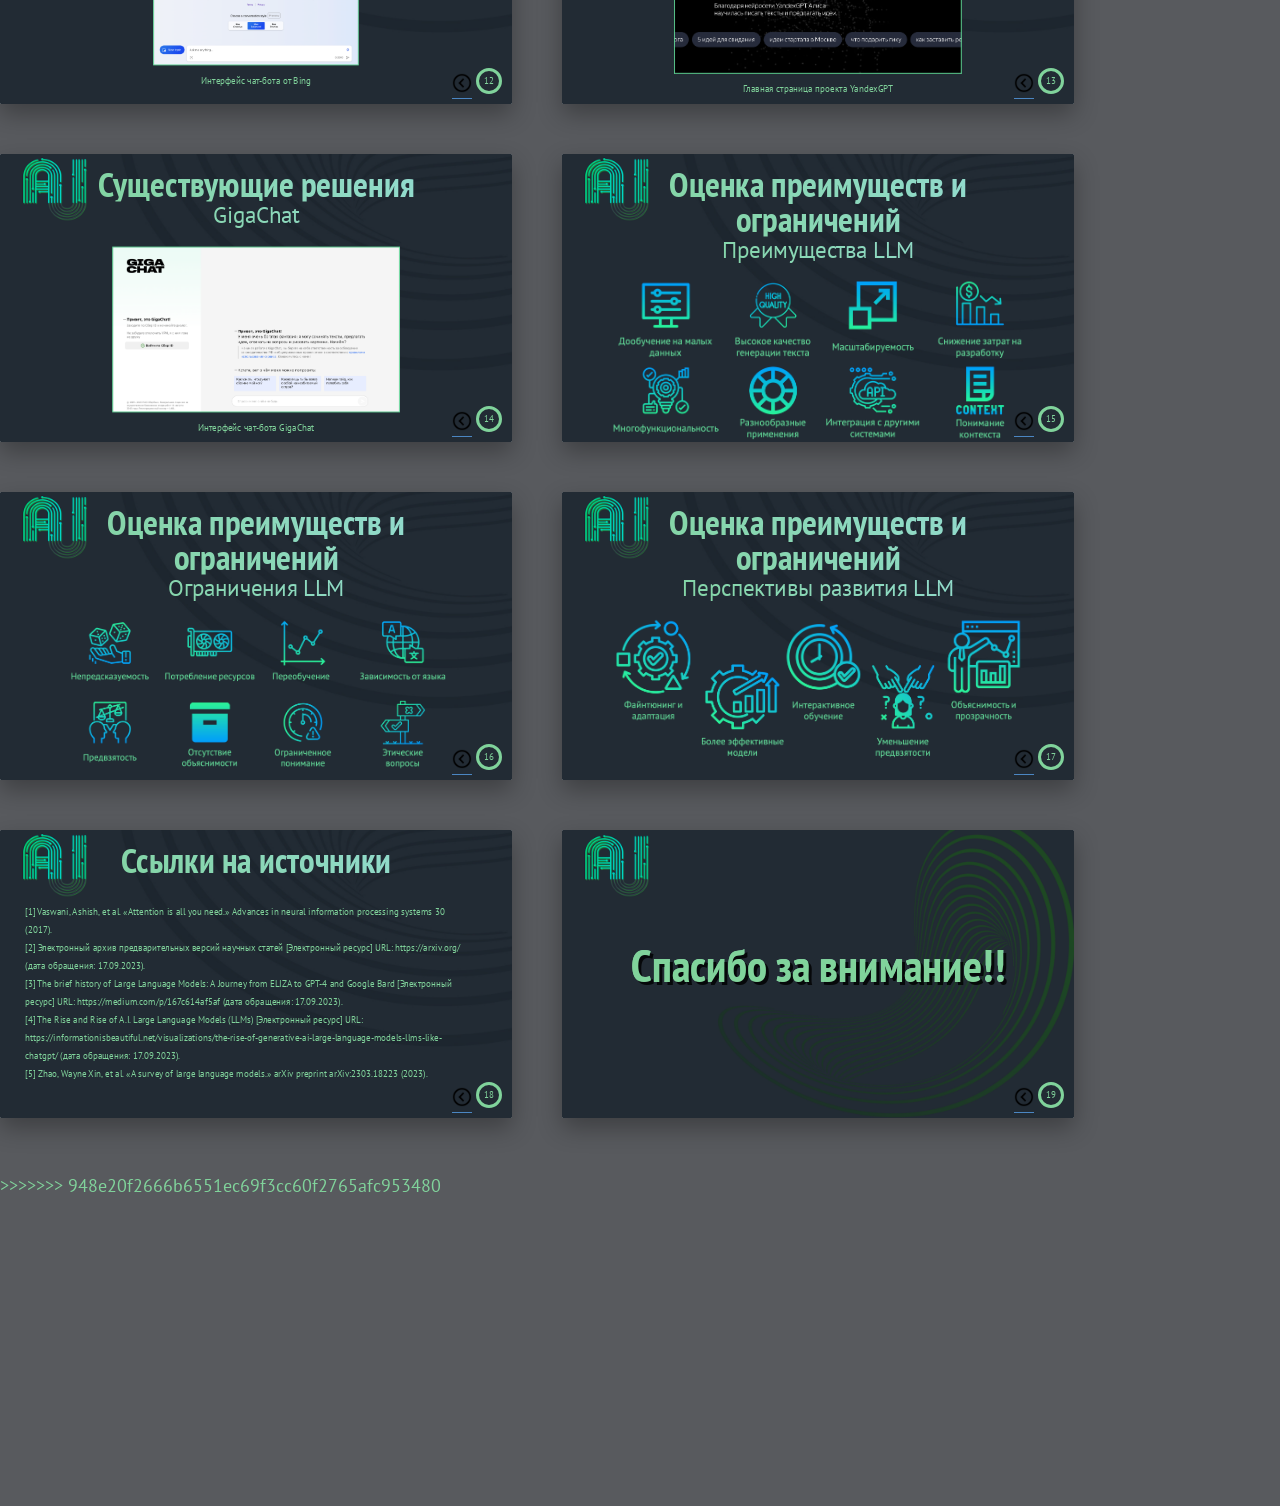
==== commit b4d3eb29: "Merge branch 'main' of https://github.com/voropaevv/LLM_Presentation" ====
--- a/index.html
+++ b/index.html
@@ -4,7 +4,11 @@
     <meta charset="utf-8">
     <meta name="viewport" content="width=device-width, initial-scale=1, viewport-fit=cover">
     <title>Shower Presentation Engine</title>
+<<<<<<< HEAD
     <link rel="stylesheet" href="node_modules/@shower/ribbon/styles/styles.css">
+=======
+    <link rel="stylesheet" href="shower/themes/ribbon/styles/styles.css">
+>>>>>>> 948e20f2666b6551ec69f3cc60f2765afc953480
     <link rel="stylesheet" href="styles.css"> <!-- Подключение внешнего файла стилей -->
 </head>
 <body class="shower list">
@@ -157,6 +161,7 @@
         <div class="slide-number">8</div>
         <a id="backButton" class="back-button" href="#cover2"><img class="button" src="pictures/button.png"></a>
     </section>
+<<<<<<< HEAD
 
     <section class="slide" id="cover">
         <h2>История создания LLM</h2>
@@ -340,6 +345,191 @@
     <!-- <div class="progress"></div> -->
 
     <script src="node_modules/@shower/core/dist/shower.js"></script>
+=======
+
+    <section class="slide" id="cover">
+        <h2>История создания LLM</h2>
+        <h4>Нейронные языковые модели</h4>
+        <figure>
+            <img class="cover" src="pictures/bg_3.png">
+        </figure>
+        <div class="slide-image-container">
+            <figure>
+                <img class="slide-image-3" src="pictures/5.png">
+            </figure>
+        </div>
+        <!-- Кружок с номером слайда -->
+        <div class="slide-number">9</div>
+        <a id="backButton" class="back-button" href="#cover2"><img class="button" src="pictures/button.png"></a>
+    </section>
+
+        <section class="slide" id="cover10">
+        <h2>Существующие решения</h2>
+        <h4>Все модели LLM</h4>
+        <figure>
+            <img class="cover" src="pictures/bg_2.png">
+        </figure>
+        <div class="slide-image-container">
+            <figure>
+                <img class="slide-image-4" src="pictures/8.png">
+            </figure>
+            <p class="image-caption">LLM модели по годам, количеству параметров и компании [4]</p>
+        </div>
+        <!-- Кружок с номером слайда -->
+        <div class="slide-number">10</div>
+        <a id="backButton" class="back-button" href="#cover2"><img class="button" src="pictures/button.png"></a>
+    </section>
+
+    <section class="slide" id="cover">
+        <h2>Существующие решения</h2>
+        <h4>ChatGPT</h4>
+        <figure>
+            <img class="cover" src="pictures/bg_2.png">
+        </figure>
+        <div class="slide-image-container">
+            <figure>
+                <img class="slide-image-3" src="pictures/10.png">
+            </figure>
+        </div>
+        <!-- Кружок с номером слайда -->
+        <div class="slide-number">11</div>
+        <a id="backButton" class="back-button" href="#cover2"><img class="button" src="pictures/button.png"></a>
+    </section>
+
+    <section class="slide" id="cover">
+        <h2>Существующие решения</h2>
+        <h4>Bing AI</h4>
+        <figure>
+            <img class="cover" src="pictures/bg_2.png">
+        </figure>
+        <div class="slide-image-container">
+            <figure>
+                <img class="slide-image-4" src="pictures/11.png">
+            </figure>
+            <p class="image-caption">Интерфейс чат-бота от Bing</p>
+        </div>
+        <!-- Кружок с номером слайда -->
+        <div class="slide-number">12</div>
+        <a id="backButton" class="back-button" href="#cover2"><img class="button" src="pictures/button.png"></a>
+    </section>
+
+    <section class="slide" id="cover">
+        <h2>Существующие решения</h2>
+        <h4>YaGPT (YaLM 2.0)</h4>
+        <figure>
+            <img class="cover" src="pictures/bg_2.png">
+        </figure>
+        <div class="slide-image-container">
+            <figure>
+                <img class="slide-image-5" src="pictures/12.png">
+            </figure>
+            <p class="image-caption">Главная страница проекта YandexGPT</p>
+        </div>
+        <!-- Кружок с номером слайда -->
+        <div class="slide-number">13</div>
+        <a id="backButton" class="back-button" href="#cover2"><img class="button" src="pictures/button.png"></a>
+    </section>
+
+    <section class="slide" id="cover">
+        <h2>Существующие решения</h2>
+        <h4>GigaChat</h4>
+        <figure>
+            <img class="cover" src="pictures/bg_2.png">
+        </figure>
+        <div class="slide-image-container">
+            <figure>
+                <img class="slide-image-5" src="pictures/13.png">
+            </figure>
+            <p class="image-caption">Интерфейс чат-бота GigaChat</p>
+        </div>
+        <!-- Кружок с номером слайда -->
+        <div class="slide-number">14</div>
+        <a id="backButton" class="back-button" href="#cover2"><img class="button" src="pictures/button.png"></a>
+    </section>
+
+    <section class="slide" id="cover15">
+        <h2>Оценка преимуществ и ограничений</h2>
+        <h4>Преимущества LLM</h4>
+        <figure>
+            <img class="cover" src="pictures/bg_2.png">
+        </figure>
+        <div class="slide-image-container">
+            <figure>
+                <img class="slide-image-2" src="pictures/14.png">
+            </figure>
+        </div>
+        <!-- Кружок с номером слайда -->
+        <div class="slide-number">15</div>
+        <a id="backButton" class="back-button" href="#cover2"><img class="button" src="pictures/button.png"></a>
+    </section>
+
+    <section class="slide" id="cover">
+        <h2>Оценка преимуществ и ограничений</h2>
+        <h4>Ограничения LLM</h4>
+        <figure>
+            <img class="cover" src="pictures/bg_2.png">
+        </figure>
+        <div class="slide-image-container">
+            <figure>
+                <img class="slide-image-2" src="pictures/15.png">
+            </figure>
+        </div>
+        <!-- Кружок с номером слайда -->
+        <div class="slide-number">16</div>
+        <a id="backButton" class="back-button" href="#cover2"><img class="button" src="pictures/button.png"></a>
+    </section>
+
+    <section class="slide" id="cover">
+        <h2>Оценка преимуществ и ограничений</h2>
+        <h4>Перспективы развития LLM</h4>
+        <figure>
+            <img class="cover" src="pictures/bg_2.png">
+        </figure>
+        <div class="slide-image-container">
+            <figure>
+                <img class="slide-image-2" src="pictures/16.png">
+            </figure>
+        </div>
+        <!-- Кружок с номером слайда -->
+        <div class="slide-number">17</div>
+        <a id="backButton" class="back-button" href="#cover2"><img class="button" src="pictures/button.png"></a>
+    </section>
+
+    <section class="slide" id="cover">
+        <h2>Ссылки на источники</h2>
+        <div class="list">
+        <p>
+        [1] Vaswani, Ashish, et al. «Attention is all you need.» Advances in neural information processing systems 30 (2017).<br>
+        [2] Электронный архив предварительных версий научных статей [Электронный ресурс] URL: https://arxiv.org/ (дата обращения: 17.09.2023).<br>
+        [3] The brief history of Large Language Models: A Journey from ELIZA to GPT-4 and Google Bard [Электронный ресурс] URL: https://medium.com/p/167c614af5af (дата обращения: 17.09.2023).<br>
+        [4] The Rise and Rise of A.I. Large Language Models (LLMs) [Электронный ресурс] URL: https://informationisbeautiful.net/visualizations/the-rise-of-generative-ai-large-language-models-llms-like-chatgpt/ (дата обращения: 17.09.2023).<br>
+        [5] Zhao, Wayne Xin, et al. «A survey of large language models.» arXiv preprint arXiv:2303.18223 (2023).
+        </p>
+        </div>
+        <figure>
+            <img class="cover" src="pictures/bg_2.png">
+        </figure>
+        <!-- Кружок с номером слайда -->
+        <div class="slide-number">18</div>
+        <a id="backButton" class="back-button" href="#cover2"><img class="button" src="pictures/button.png"></a>
+    </section>
+
+    <section class="slide" id="cover_end">
+        <h2>Спасибо за внимание!!</h2>
+        <figure>
+            <img class="cover" src="pictures/bg_4.png">
+        </figure>
+        <!-- Кружок с номером слайда -->
+        <div class="slide-number">19</div>
+        <a id="backButton" class="back-button" href="#cover2"><img class="button" src="pictures/button.png"></a>
+    </section>
+
+
+
+    <!-- <div class="progress"></div> -->
+
+    <script src="shower/shower.js"></script>
+>>>>>>> 948e20f2666b6551ec69f3cc60f2765afc953480
 
 </body>
 </html>
--- a/shower/themes/ribbon/styles/styles.css
+++ b/shower/themes/ribbon/styles/styles.css
@@ -0,0 +1,9 @@
+/* Styles */
+
+@import 'fonts.css';
+@import 'shower/shower.css';
+@import 'blocks/badge.css';
+@import 'blocks/caption.css';
+@import 'blocks/progress.css';
+@import 'blocks/region.css';
+@import 'slide/slide.css';
